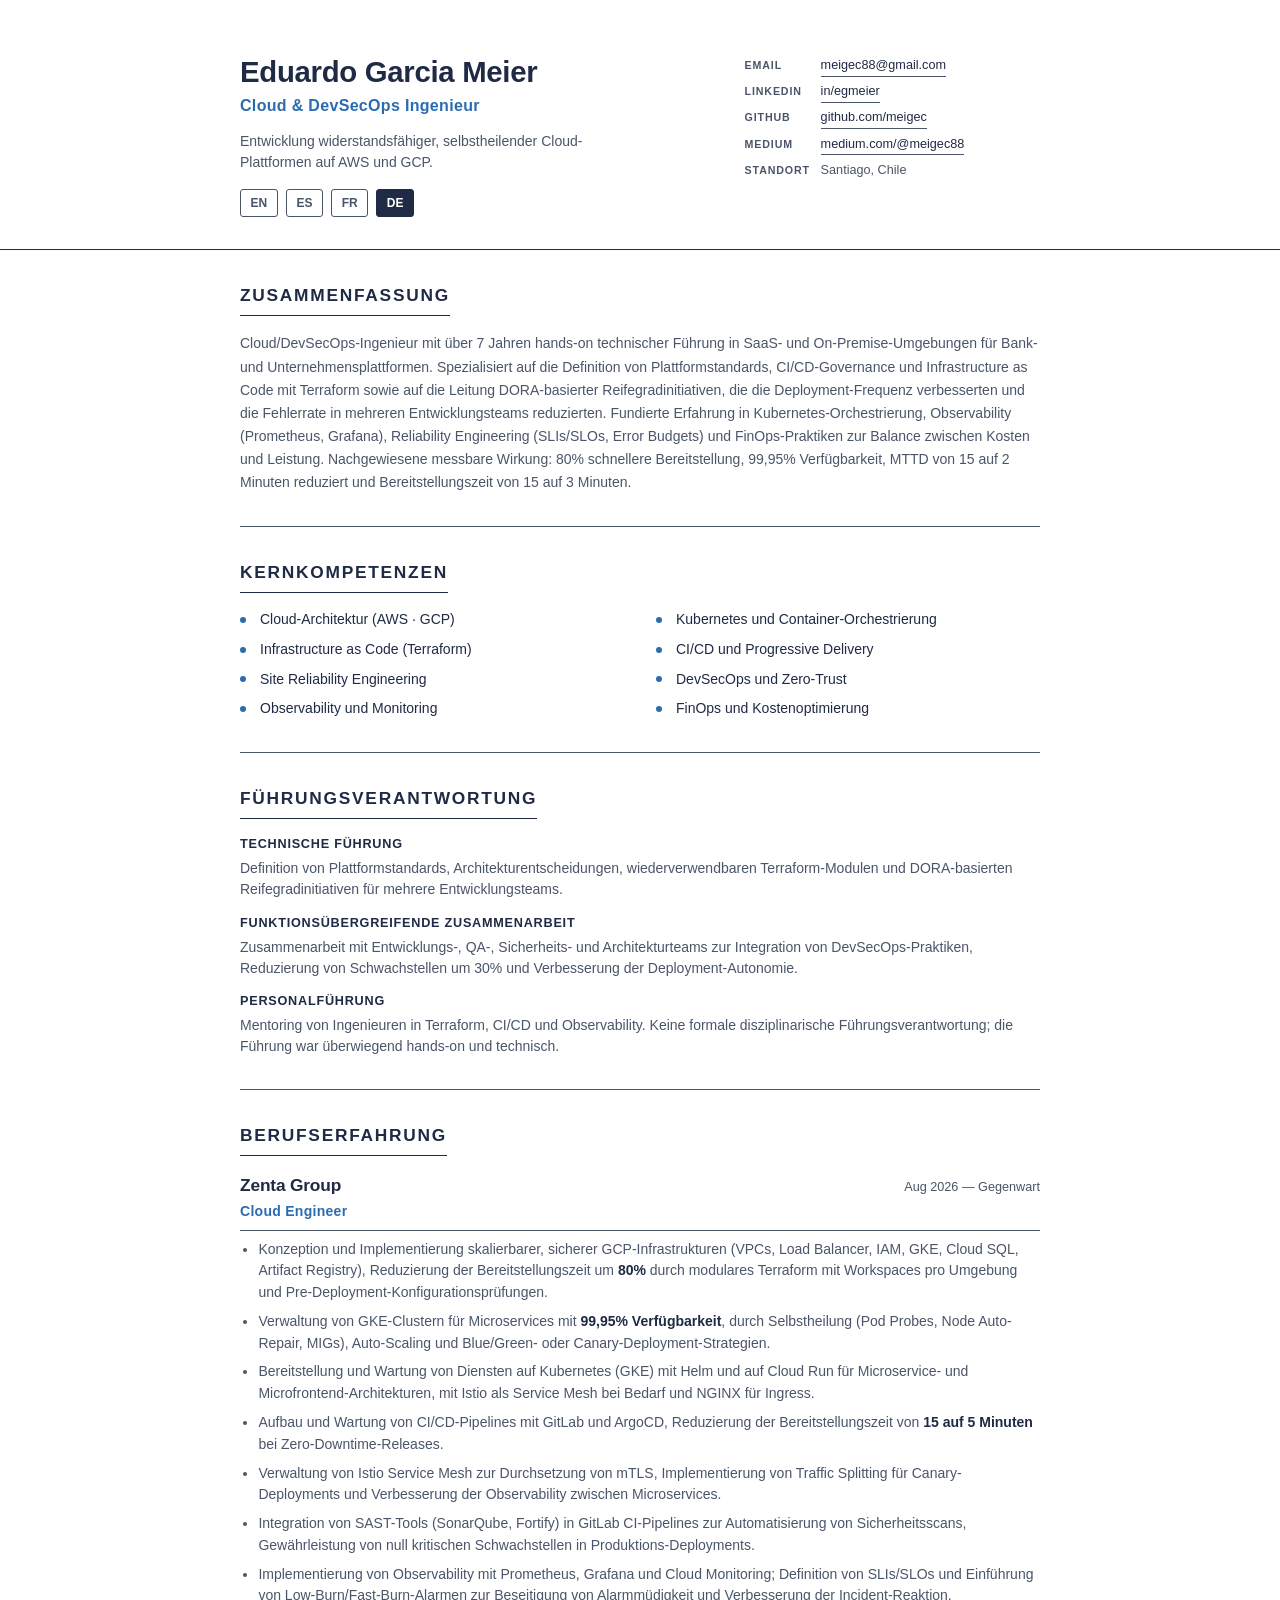
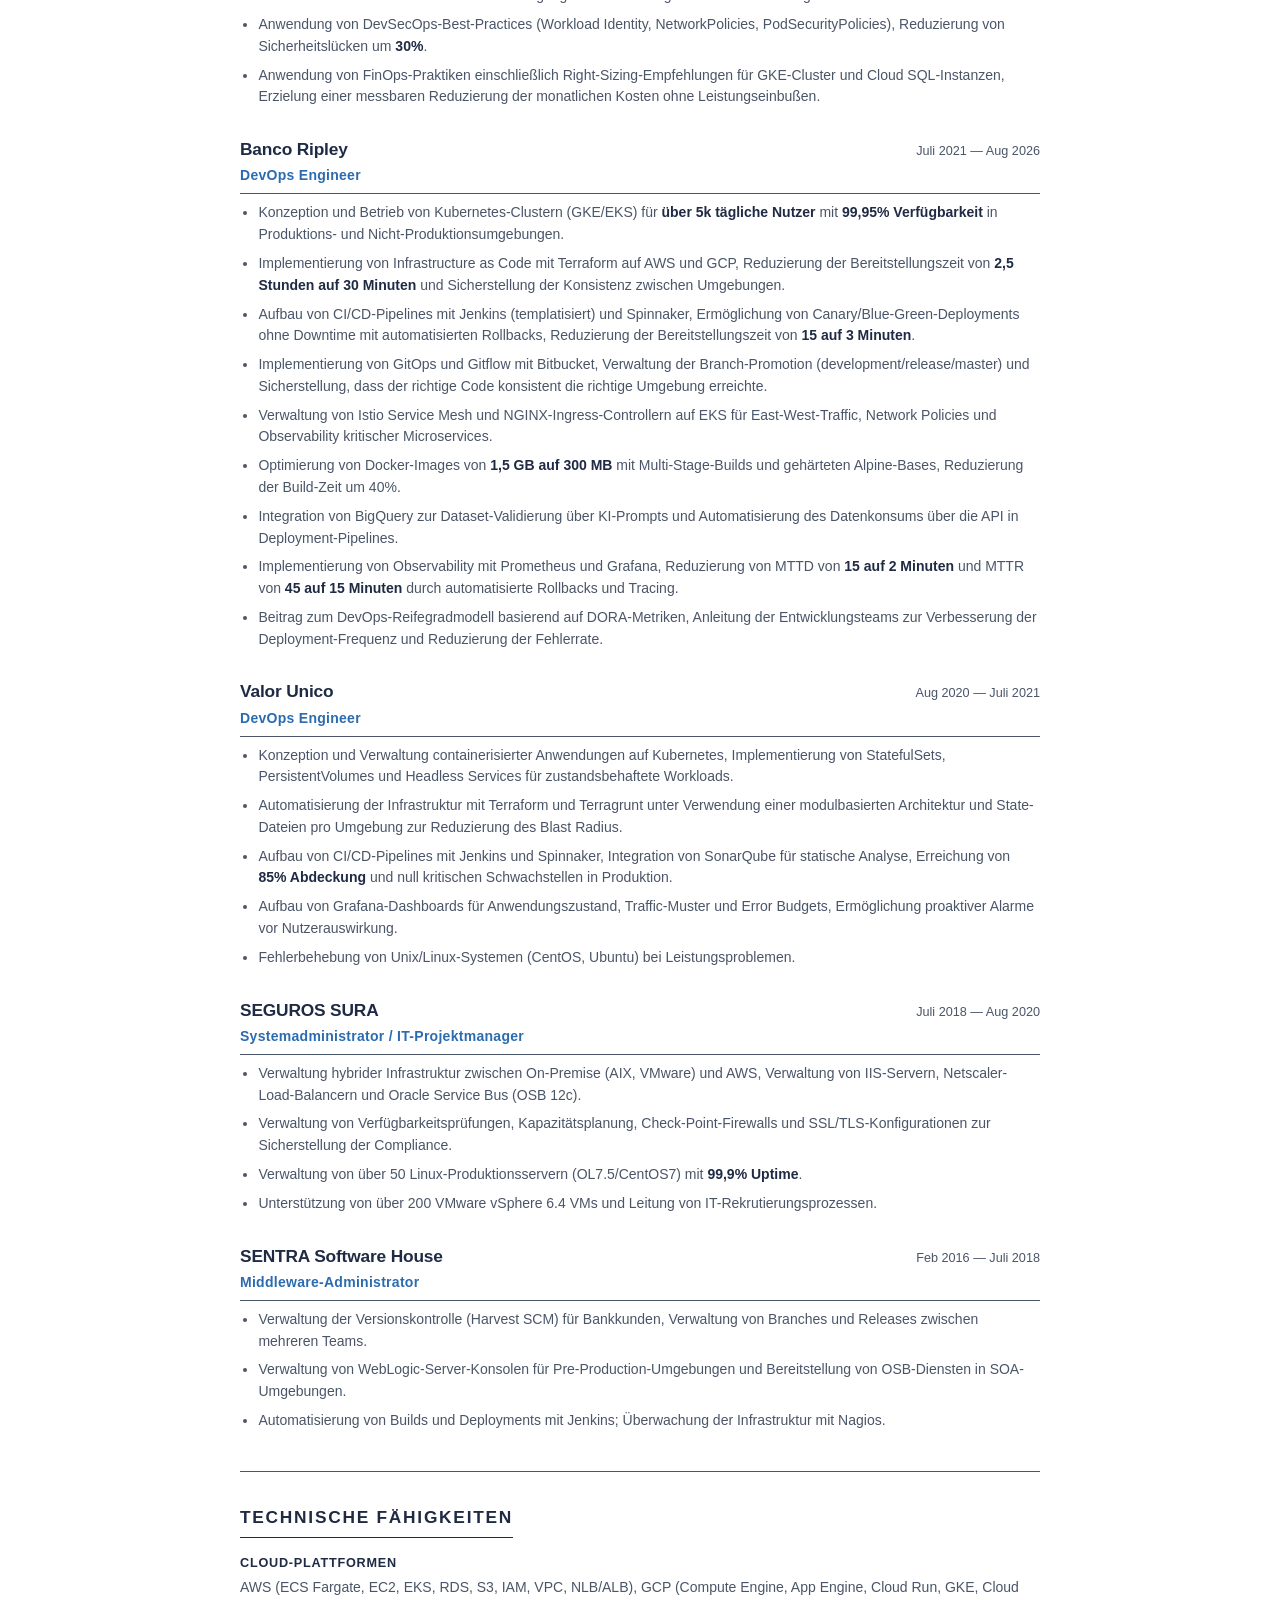
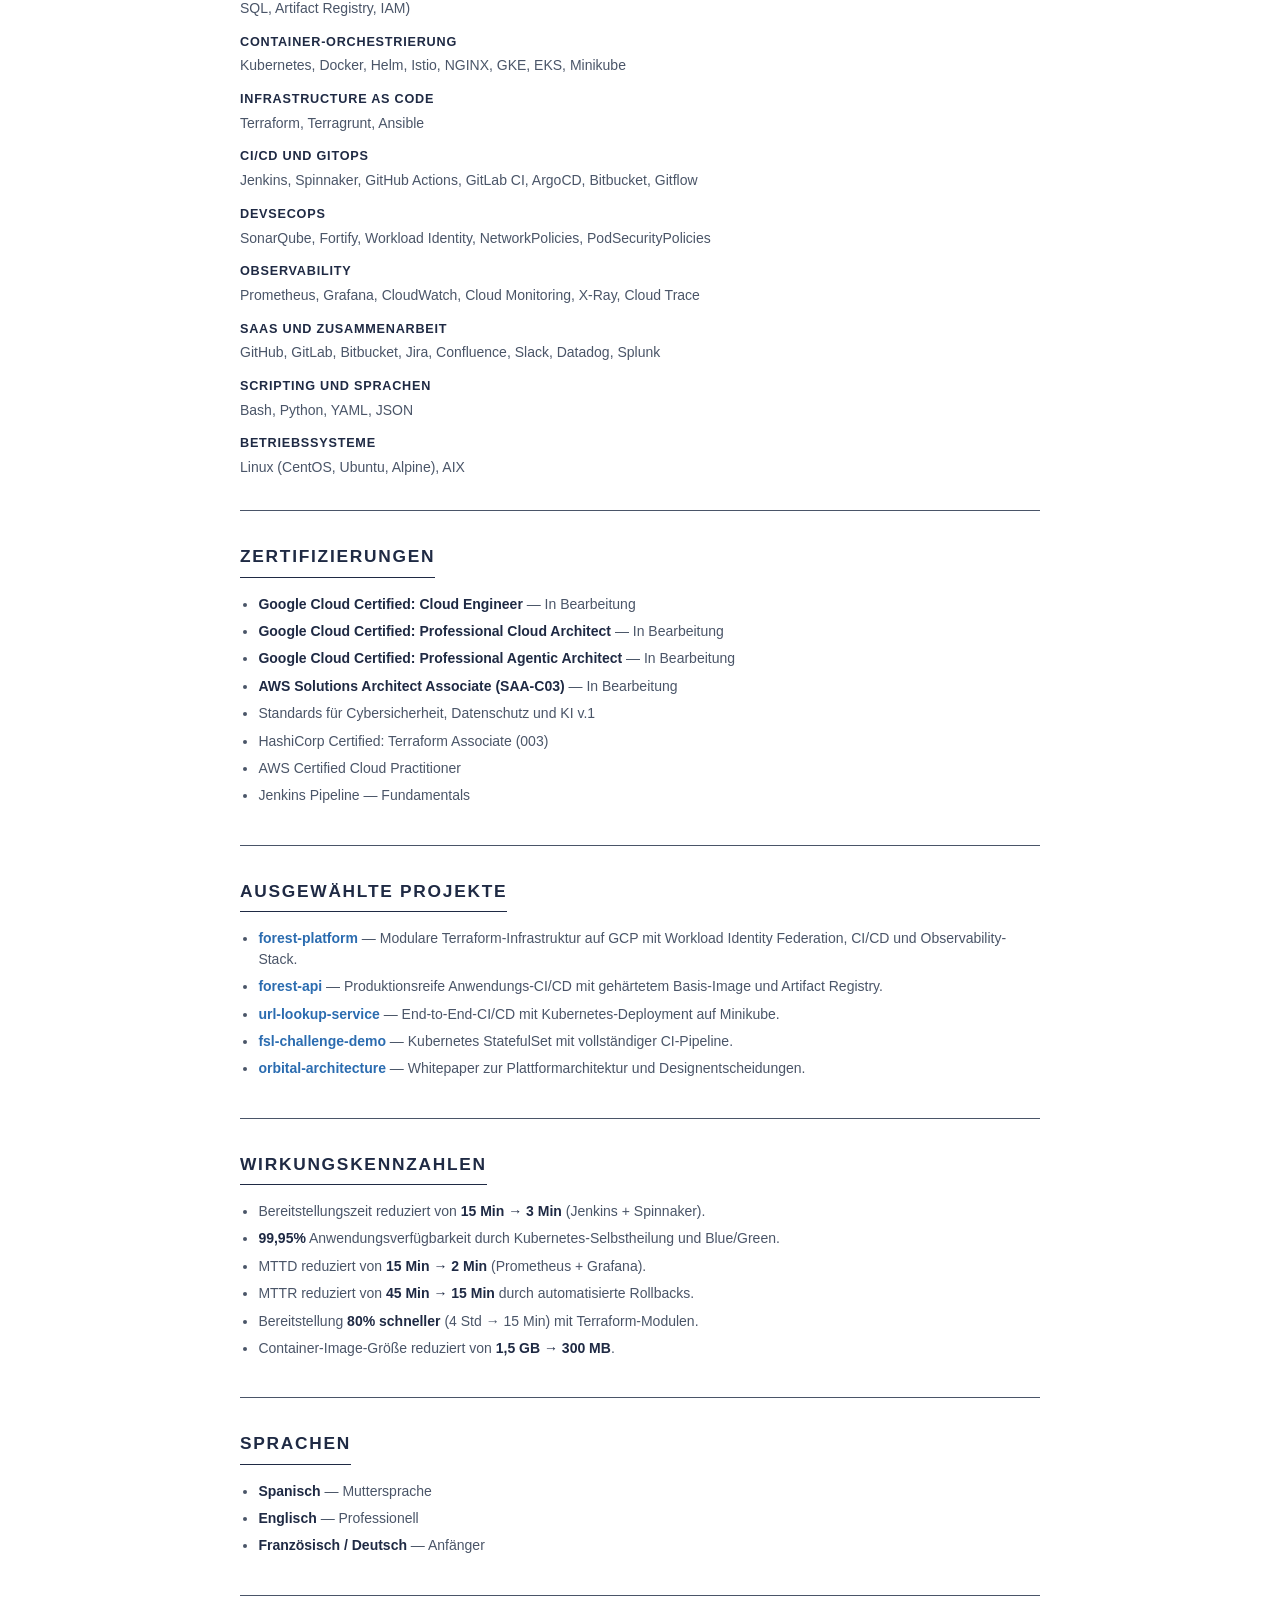
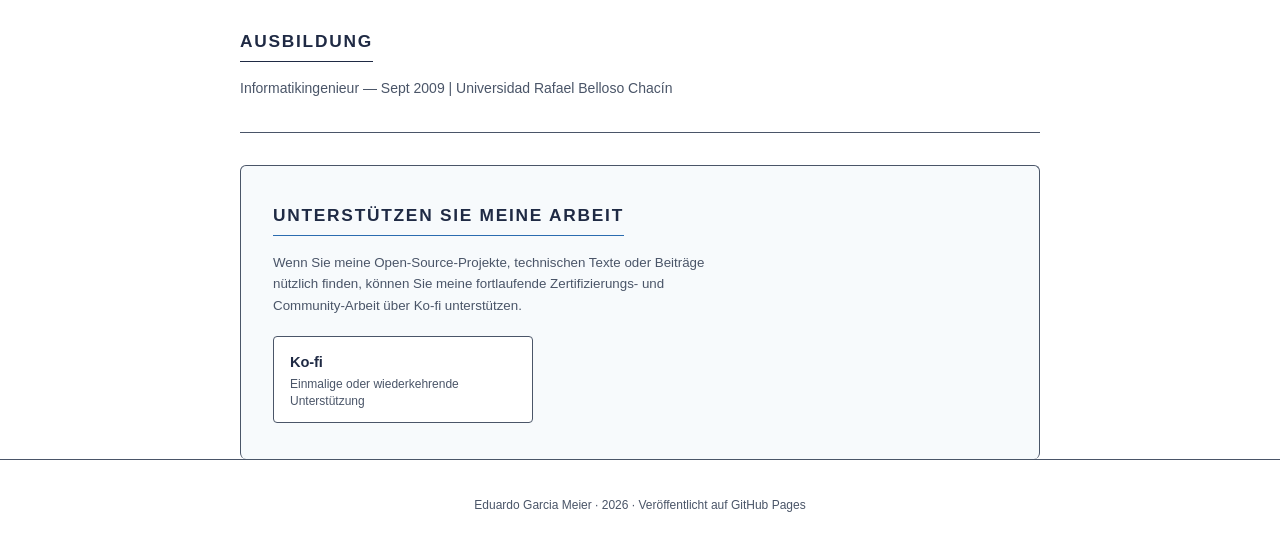
==== de.html @ 3ff2c57a "content(cv): reposition executive summary for Lead DevOps role with DORA and technical leadership - " ====
<!DOCTYPE html>
<html lang="de">
<head>
<meta charset="UTF-8">
<meta name="viewport" content="width=device-width, initial-scale=1.0">
<title>Eduardo Garcia Meier — Cloud &amp; DevSecOps Ingenieur</title>
<meta name="description" content="Cloud/DevSecOps-Ingenieur mit über 7 Jahren hands-on technischer Führung in SaaS- und On-Premise-Umgebungen. Plattformstandards, CI/CD-Governance, Terraform, Kubernetes und DORA-basierte Reifegradinitiativen.">
<meta name="author" content="Eduardo Garcia Meier">
<meta property="og:title" content="Eduardo Garcia Meier — Cloud &amp; DevSecOps Ingenieur">
<meta property="og:description" content="Entwicklung widerstandsfähiger, selbstheilender Cloud-Plattformen auf AWS und GCP.">
<meta property="og:type" content="profile">
<link rel="stylesheet" href="styles.css">
</head>
<body>

<header class="hero">
  <div class="container">
    <div class="hero-grid">
      <div class="hero-main">
        <h1>Eduardo Garcia Meier</h1>
        <p class="role">Cloud &amp; DevSecOps Ingenieur</p>
        <p class="tagline">Entwicklung widerstandsfähiger, selbstheilender Cloud-Plattformen auf AWS und GCP.</p>
        <nav class="lang-switch">
          <a href="index.html">EN</a>
          <a href="es.html">ES</a>
          <a href="fr.html">FR</a>
          <a href="de.html" class="active">DE</a>
        </nav>
      </div>
      <ul class="contact">
        <li><span class="label">Email</span><a href="mailto:meigec88@gmail.com">meigec88@gmail.com</a></li>
        <li><span class="label">LinkedIn</span><a href="https://www.linkedin.com/in/egmeier" target="_blank" rel="noopener">in/egmeier</a></li>
        <li><span class="label">GitHub</span><a href="https://github.com/meigec" target="_blank" rel="noopener">github.com/meigec</a></li>
        <li><span class="label">Medium</span><a href="https://medium.com/@meigec88" target="_blank" rel="noopener">medium.com/@meigec88</a></li>
        <li><span class="label">Standort</span><span>Santiago, Chile</span></li>
      </ul>
    </div>
  </div>
</header>

<main class="container">

  <section class="section">
    <h2>Zusammenfassung</h2>
    <p class="summary">
      Cloud/DevSecOps-Ingenieur mit über 7 Jahren hands-on technischer Führung in SaaS- und On-Premise-Umgebungen für Bank- und Unternehmensplattformen. Spezialisiert auf die Definition von Plattformstandards, CI/CD-Governance und Infrastructure as Code mit Terraform sowie auf die Leitung DORA-basierter Reifegradinitiativen, die die Deployment-Frequenz verbesserten und die Fehlerrate in mehreren Entwicklungsteams reduzierten. Fundierte Erfahrung in Kubernetes-Orchestrierung, Observability (Prometheus, Grafana), Reliability Engineering (SLIs/SLOs, Error Budgets) und FinOps-Praktiken zur Balance zwischen Kosten und Leistung. Nachgewiesene messbare Wirkung: 80% schnellere Bereitstellung, 99,95% Verfügbarkeit, MTTD von 15 auf 2 Minuten reduziert und Bereitstellungszeit von 15 auf 3 Minuten.
    </p>
  </section>

  <section class="section">
    <h2>Kernkompetenzen</h2>
    <ul class="competencies">
      <li>Cloud-Architektur (AWS · GCP)</li>
      <li>Kubernetes und Container-Orchestrierung</li>
      <li>Infrastructure as Code (Terraform)</li>
      <li>CI/CD und Progressive Delivery</li>
      <li>Site Reliability Engineering</li>
      <li>DevSecOps und Zero-Trust</li>
      <li>Observability und Monitoring</li>
      <li>FinOps und Kostenoptimierung</li>
    </ul>
  </section>

  <section class="section">
    <h2>Führungsverantwortung</h2>
    <dl class="skills">
      <dt>Technische Führung</dt>
      <dd>Definition von Plattformstandards, Architekturentscheidungen, wiederverwendbaren Terraform-Modulen und DORA-basierten Reifegradinitiativen für mehrere Entwicklungsteams.</dd>
      <dt>Funktionsübergreifende Zusammenarbeit</dt>
      <dd>Zusammenarbeit mit Entwicklungs-, QA-, Sicherheits- und Architekturteams zur Integration von DevSecOps-Praktiken, Reduzierung von Schwachstellen um 30% und Verbesserung der Deployment-Autonomie.</dd>
      <dt>Personalführung</dt>
      <dd>Mentoring von Ingenieuren in Terraform, CI/CD und Observability. Keine formale disziplinarische Führungsverantwortung; die Führung war überwiegend hands-on und technisch.</dd>
    </dl>
  </section>

  <section class="section">
    <h2>Berufserfahrung</h2>

    <article class="job">
      <header class="job-header">
        <div>
          <h3>Zenta Group</h3>
          <p class="job-title">Cloud Engineer</p>
        </div>
        <span class="dates">Aug 2026 — Gegenwart</span>
      </header>
      <ul>
        <li>Konzeption und Implementierung skalierbarer, sicherer GCP-Infrastrukturen (VPCs, Load Balancer, IAM, GKE, Cloud SQL, Artifact Registry), Reduzierung der Bereitstellungszeit um <strong>80%</strong> durch modulares Terraform mit Workspaces pro Umgebung und Pre-Deployment-Konfigurationsprüfungen.</li>
        <li>Verwaltung von GKE-Clustern für Microservices mit <strong>99,95% Verfügbarkeit</strong>, durch Selbstheilung (Pod Probes, Node Auto-Repair, MIGs), Auto-Scaling und Blue/Green- oder Canary-Deployment-Strategien.</li>
        <li>Bereitstellung und Wartung von Diensten auf Kubernetes (GKE) mit Helm und auf Cloud Run für Microservice- und Microfrontend-Architekturen, mit Istio als Service Mesh bei Bedarf und NGINX für Ingress.</li>
        <li>Aufbau und Wartung von CI/CD-Pipelines mit GitLab und ArgoCD, Reduzierung der Bereitstellungszeit von <strong>15 auf 5 Minuten</strong> bei Zero-Downtime-Releases.</li>
        <li>Verwaltung von Istio Service Mesh zur Durchsetzung von mTLS, Implementierung von Traffic Splitting für Canary-Deployments und Verbesserung der Observability zwischen Microservices.</li>
        <li>Integration von SAST-Tools (SonarQube, Fortify) in GitLab CI-Pipelines zur Automatisierung von Sicherheitsscans, Gewährleistung von null kritischen Schwachstellen in Produktions-Deployments.</li>
        <li>Implementierung von Observability mit Prometheus, Grafana und Cloud Monitoring; Definition von SLIs/SLOs und Einführung von Low-Burn/Fast-Burn-Alarmen zur Beseitigung von Alarmmüdigkeit und Verbesserung der Incident-Reaktion.</li>
        <li>Anwendung von DevSecOps-Best-Practices (Workload Identity, NetworkPolicies, PodSecurityPolicies), Reduzierung von Sicherheitslücken um <strong>30%</strong>.</li>
        <li>Anwendung von FinOps-Praktiken einschließlich Right-Sizing-Empfehlungen für GKE-Cluster und Cloud SQL-Instanzen, Erzielung einer messbaren Reduzierung der monatlichen Kosten ohne Leistungseinbußen.</li>
      </ul>
    </article>

    <article class="job">
      <header class="job-header">
        <div>
          <h3>Banco Ripley</h3>
          <p class="job-title">DevOps Engineer</p>
        </div>
        <span class="dates">Juli 2021 — Aug 2026</span>
      </header>
      <ul>
        <li>Konzeption und Betrieb von Kubernetes-Clustern (GKE/EKS) für <strong>über 5k tägliche Nutzer</strong> mit <strong>99,95% Verfügbarkeit</strong> in Produktions- und Nicht-Produktionsumgebungen.</li>
        <li>Implementierung von Infrastructure as Code mit Terraform auf AWS und GCP, Reduzierung der Bereitstellungszeit von <strong>2,5 Stunden auf 30 Minuten</strong> und Sicherstellung der Konsistenz zwischen Umgebungen.</li>
        <li>Aufbau von CI/CD-Pipelines mit Jenkins (templatisiert) und Spinnaker, Ermöglichung von Canary/Blue-Green-Deployments ohne Downtime mit automatisierten Rollbacks, Reduzierung der Bereitstellungszeit von <strong>15 auf 3 Minuten</strong>.</li>
        <li>Implementierung von GitOps und Gitflow mit Bitbucket, Verwaltung der Branch-Promotion (development/release/master) und Sicherstellung, dass der richtige Code konsistent die richtige Umgebung erreichte.</li>
        <li>Verwaltung von Istio Service Mesh und NGINX-Ingress-Controllern auf EKS für East-West-Traffic, Network Policies und Observability kritischer Microservices.</li>
        <li>Optimierung von Docker-Images von <strong>1,5 GB auf 300 MB</strong> mit Multi-Stage-Builds und gehärteten Alpine-Bases, Reduzierung der Build-Zeit um 40%.</li>
        <li>Integration von BigQuery zur Dataset-Validierung über KI-Prompts und Automatisierung des Datenkonsums über die API in Deployment-Pipelines.</li>
        <li>Implementierung von Observability mit Prometheus und Grafana, Reduzierung von MTTD von <strong>15 auf 2 Minuten</strong> und MTTR von <strong>45 auf 15 Minuten</strong> durch automatisierte Rollbacks und Tracing.</li>
        <li>Beitrag zum DevOps-Reifegradmodell basierend auf DORA-Metriken, Anleitung der Entwicklungsteams zur Verbesserung der Deployment-Frequenz und Reduzierung der Fehlerrate.</li>
      </ul>
    </article>

    <article class="job">
      <header class="job-header">
        <div>
          <h3>Valor Unico</h3>
          <p class="job-title">DevOps Engineer</p>
        </div>
        <span class="dates">Aug 2020 — Juli 2021</span>
      </header>
      <ul>
        <li>Konzeption und Verwaltung containerisierter Anwendungen auf Kubernetes, Implementierung von StatefulSets, PersistentVolumes und Headless Services für zustandsbehaftete Workloads.</li>
        <li>Automatisierung der Infrastruktur mit Terraform und Terragrunt unter Verwendung einer modulbasierten Architektur und State-Dateien pro Umgebung zur Reduzierung des Blast Radius.</li>
        <li>Aufbau von CI/CD-Pipelines mit Jenkins und Spinnaker, Integration von SonarQube für statische Analyse, Erreichung von <strong>85% Abdeckung</strong> und null kritischen Schwachstellen in Produktion.</li>
        <li>Aufbau von Grafana-Dashboards für Anwendungszustand, Traffic-Muster und Error Budgets, Ermöglichung proaktiver Alarme vor Nutzerauswirkung.</li>
        <li>Fehlerbehebung von Unix/Linux-Systemen (CentOS, Ubuntu) bei Leistungsproblemen.</li>
      </ul>
    </article>

    <article class="job">
      <header class="job-header">
        <div>
          <h3>SEGUROS SURA</h3>
          <p class="job-title">Systemadministrator / IT-Projektmanager</p>
        </div>
        <span class="dates">Juli 2018 — Aug 2020</span>
      </header>
      <ul>
        <li>Verwaltung hybrider Infrastruktur zwischen On-Premise (AIX, VMware) und AWS, Verwaltung von IIS-Servern, Netscaler-Load-Balancern und Oracle Service Bus (OSB 12c).</li>
        <li>Verwaltung von Verfügbarkeitsprüfungen, Kapazitätsplanung, Check-Point-Firewalls und SSL/TLS-Konfigurationen zur Sicherstellung der Compliance.</li>
        <li>Verwaltung von über 50 Linux-Produktionsservern (OL7.5/CentOS7) mit <strong>99,9% Uptime</strong>.</li>
        <li>Unterstützung von über 200 VMware vSphere 6.4 VMs und Leitung von IT-Rekrutierungsprozessen.</li>
      </ul>
    </article>

    <article class="job">
      <header class="job-header">
        <div>
          <h3>SENTRA Software House</h3>
          <p class="job-title">Middleware-Administrator</p>
        </div>
        <span class="dates">Feb 2016 — Juli 2018</span>
      </header>
      <ul>
        <li>Verwaltung der Versionskontrolle (Harvest SCM) für Bankkunden, Verwaltung von Branches und Releases zwischen mehreren Teams.</li>
        <li>Verwaltung von WebLogic-Server-Konsolen für Pre-Production-Umgebungen und Bereitstellung von OSB-Diensten in SOA-Umgebungen.</li>
        <li>Automatisierung von Builds und Deployments mit Jenkins; Überwachung der Infrastruktur mit Nagios.</li>
      </ul>
    </article>

  </section>

  <section class="section">
    <h2>Technische Fähigkeiten</h2>
    <dl class="skills">
      <dt>Cloud-Plattformen</dt>
      <dd>AWS (ECS Fargate, EC2, EKS, RDS, S3, IAM, VPC, NLB/ALB), GCP (Compute Engine, App Engine, Cloud Run, GKE, Cloud SQL, Artifact Registry, IAM)</dd>
      <dt>Container-Orchestrierung</dt>
      <dd>Kubernetes, Docker, Helm, Istio, NGINX, GKE, EKS, Minikube</dd>
      <dt>Infrastructure as Code</dt>
      <dd>Terraform, Terragrunt, Ansible</dd>
      <dt>CI/CD und GitOps</dt>
      <dd>Jenkins, Spinnaker, GitHub Actions, GitLab CI, ArgoCD, Bitbucket, Gitflow</dd>
      <dt>DevSecOps</dt>
      <dd>SonarQube, Fortify, Workload Identity, NetworkPolicies, PodSecurityPolicies</dd>
      <dt>Observability</dt>
      <dd>Prometheus, Grafana, CloudWatch, Cloud Monitoring, X-Ray, Cloud Trace</dd>
      <dt>SaaS und Zusammenarbeit</dt>
      <dd>GitHub, GitLab, Bitbucket, Jira, Confluence, Slack, Datadog, Splunk</dd>
      <dt>Scripting und Sprachen</dt>
      <dd>Bash, Python, YAML, JSON</dd>
      <dt>Betriebssysteme</dt>
      <dd>Linux (CentOS, Ubuntu, Alpine), AIX</dd>
    </dl>
  </section>

  <section class="section">
    <h2>Zertifizierungen</h2>
    <ul class="certs">
      <li><strong>Google Cloud Certified: Cloud Engineer</strong> — In Bearbeitung</li>
      <li><strong>Google Cloud Certified: Professional Cloud Architect</strong> — In Bearbeitung</li>
      <li><strong>Google Cloud Certified: Professional Agentic Architect</strong> — In Bearbeitung</li>
      <li><strong>AWS Solutions Architect Associate (SAA-C03)</strong> — In Bearbeitung</li>
      <li>Standards für Cybersicherheit, Datenschutz und KI v.1</li>
      <li>HashiCorp Certified: Terraform Associate (003)</li>
      <li>AWS Certified Cloud Practitioner</li>
      <li>Jenkins Pipeline — Fundamentals</li>
    </ul>
  </section>

  <section class="section">
    <h2>Ausgewählte Projekte</h2>
    <ul class="projects">
      <li><a href="https://github.com/meigec/forest-platform" target="_blank" rel="noopener">forest-platform</a> — Modulare Terraform-Infrastruktur auf GCP mit Workload Identity Federation, CI/CD und Observability-Stack.</li>
      <li><a href="https://github.com/meigec/forest-api" target="_blank" rel="noopener">forest-api</a> — Produktionsreife Anwendungs-CI/CD mit gehärtetem Basis-Image und Artifact Registry.</li>
      <li><a href="https://github.com/meigec/url-lookup-service" target="_blank" rel="noopener">url-lookup-service</a> — End-to-End-CI/CD mit Kubernetes-Deployment auf Minikube.</li>
      <li><a href="https://github.com/meigec/fsl-challenge-demo" target="_blank" rel="noopener">fsl-challenge-demo</a> — Kubernetes StatefulSet mit vollständiger CI-Pipeline.</li>
      <li><a href="https://github.com/meigec/orbital-architecture" target="_blank" rel="noopener">orbital-architecture</a> — Whitepaper zur Plattformarchitektur und Designentscheidungen.</li>
    </ul>
  </section>

  <section class="section">
    <h2>Wirkungskennzahlen</h2>
    <ul class="metrics">
      <li>Bereitstellungszeit reduziert von <strong>15 Min → 3 Min</strong> (Jenkins + Spinnaker).</li>
      <li><strong>99,95%</strong> Anwendungsverfügbarkeit durch Kubernetes-Selbstheilung und Blue/Green.</li>
      <li>MTTD reduziert von <strong>15 Min → 2 Min</strong> (Prometheus + Grafana).</li>
      <li>MTTR reduziert von <strong>45 Min → 15 Min</strong> durch automatisierte Rollbacks.</li>
      <li>Bereitstellung <strong>80% schneller</strong> (4 Std → 15 Min) mit Terraform-Modulen.</li>
      <li>Container-Image-Größe reduziert von <strong>1,5 GB → 300 MB</strong>.</li>
    </ul>
  </section>

  <section class="section">
    <h2>Sprachen</h2>
    <ul class="languages">
      <li><strong>Spanisch</strong> — Muttersprache</li>
      <li><strong>Englisch</strong> — Professionell</li>
      <li><strong>Französisch / Deutsch</strong> — Anfänger</li>
    </ul>
  </section>

  <section class="section">
    <h2>Ausbildung</h2>
    <p class="edu">Informatikingenieur — Sept 2009 | Universidad Rafael Belloso Chacín</p>
  </section>

  <section class="section support-section">
    <h2>Unterstützen Sie meine Arbeit</h2>
    <p class="support-intro">
      Wenn Sie meine Open-Source-Projekte, technischen Texte oder Beiträge nützlich finden, können Sie meine fortlaufende Zertifizierungs- und Community-Arbeit über Ko-fi unterstützen.
    </p>
    <ul class="support">
      <li>
        <a href="https://ko-fi.com/eduardogarciameier" target="_blank" rel="noopener">
          <span class="support-name">Ko-fi</span>
          <span class="support-desc">Einmalige oder wiederkehrende Unterstützung</span>
        </a>
      </li>
    </ul>
  </section>

</main>

<footer class="footer">
  <div class="container">
    <p>Eduardo Garcia Meier · <span id="year"></span> · Veröffentlicht auf GitHub Pages</p>
  </div>
</footer>

<script>
  document.getElementById('year').textContent = new Date().getFullYear();
</script>

</body>
</html>
---- styles.css ----
:root {
  --navy:   #1F2A44;
  --slate:  #4A5568;
  --accent: #2B6CB0;
  --white:  #FFFFFF;
  --rule:   #4A5568;
  --soft:   #F7FAFC;
}

*,
*::before,
*::after { box-sizing: border-box; }

html { -webkit-text-size-adjust: 100%; }

body {
  margin: 0;
  font-family: 'Calibri', 'Carlito', Arial, Helvetica, sans-serif;
  font-size: 10.5pt;
  line-height: 1.55;
  color: var(--navy);
  background: var(--white);
  -webkit-font-smoothing: antialiased;
  text-rendering: optimizeLegibility;
}

.container {
  max-width: 880px;
  margin: 0 auto;
  padding: 0 2.5rem;
}

.hero {
  background: var(--white);
  padding: 3.5rem 0 2rem;
  border-bottom: 1.5px solid var(--navy);
}

.hero-grid {
  display: grid;
  grid-template-columns: 1.6fr 1fr;
  gap: 2rem;
  align-items: start;
}

.hero h1 {
  margin: 0 0 0.35rem;
  font-size: 22pt;
  font-weight: 700;
  letter-spacing: -0.01em;
  color: var(--navy);
  line-height: 1.1;
}

.role {
  margin: 0 0 0.75rem;
  font-size: 12pt;
  font-weight: 600;
  color: var(--accent);
  letter-spacing: 0.02em;
}

.tagline {
  margin: 0;
  font-size: 10.5pt;
  color: var(--slate);
  line-height: 1.5;
  max-width: 46ch;
}

.contact {
  list-style: none;
  padding: 0;
  margin: 0;
  font-size: 9.5pt;
}

.contact li {
  display: flex;
  align-items: baseline;
  gap: 0.5rem;
  margin-bottom: 0.35rem;
  color: var(--slate);
}

.contact .label {
  display: inline-block;
  min-width: 68px;
  font-weight: 600;
  color: var(--slate);
  text-transform: uppercase;
  font-size: 8pt;
  letter-spacing: 0.08em;
}

.contact a {
  color: var(--navy);
  text-decoration: none;
  border-bottom: 1px solid var(--rule);
  transition: border-color 0.15s, color 0.15s;
}

.contact a:hover {
  color: var(--accent);
  border-color: var(--accent);
}

.section {
  padding: 2rem 0;
  border-bottom: 1px solid var(--rule);
}

.section:last-of-type { border-bottom: none; }

.section h2 {
  font-size: 13pt;
  font-weight: 700;
  color: var(--navy);
  margin: 0 0 1rem;
  text-transform: uppercase;
  letter-spacing: 0.1em;
  padding-bottom: 0.4rem;
  border-bottom: 1.5px solid var(--navy);
  display: inline-block;
}

.summary {
  margin: 0;
  font-size: 10.5pt;
  line-height: 1.65;
  color: var(--slate);
}

.competencies {
  list-style: none;
  padding: 0;
  margin: 0;
  display: grid;
  grid-template-columns: repeat(2, 1fr);
  gap: 0.5rem 2rem;
}

.competencies li {
  position: relative;
  padding-left: 1.25rem;
  font-size: 10.5pt;
  font-weight: 500;
  color: var(--navy);
}

.competencies li::before {
  content: "";
  position: absolute;
  left: 0;
  top: 0.55em;
  width: 6px;
  height: 6px;
  background: var(--accent);
  border-radius: 50%;
}

.job {
  margin-bottom: 1.75rem;
}

.job:last-child { margin-bottom: 0; }

.job-header {
  display: flex;
  justify-content: space-between;
  align-items: baseline;
  gap: 1rem;
  margin-bottom: 0.5rem;
  padding-bottom: 0.4rem;
  border-bottom: 1px solid var(--rule);
}

.job-header h3 {
  margin: 0;
  font-size: 13pt;
  font-weight: 700;
  color: var(--navy);
  letter-spacing: -0.01em;
}

.job-title {
  margin: 0.15rem 0 0;
  font-size: 10.5pt;
  font-weight: 600;
  color: var(--accent);
  letter-spacing: 0.02em;
}

.dates {
  font-size: 9.5pt;
  font-weight: 500;
  color: var(--slate);
  white-space: nowrap;
  font-variant-numeric: tabular-nums;
}

.job ul {
  margin: 0;
  padding-left: 1.15rem;
}

.job li {
  margin-bottom: 0.45rem;
  font-size: 10.5pt;
  line-height: 1.55;
  color: var(--slate);
}

.job li strong {
  color: var(--navy);
  font-weight: 700;
}

.skills { margin: 0; }

.skills dt {
  font-weight: 700;
  font-size: 9.5pt;
  color: var(--navy);
  text-transform: uppercase;
  letter-spacing: 0.06em;
  margin-top: 0.85rem;
}

.skills dt:first-child { margin-top: 0; }

.skills dd {
  margin: 0.2rem 0 0;
  font-size: 10.5pt;
  color: var(--slate);
  line-height: 1.5;
}

.certs,
.projects,
.metrics,
.languages {
  margin: 0;
  padding-left: 1.15rem;
}

.certs li,
.projects li,
.metrics li,
.languages li {
  margin-bottom: 0.4rem;
  font-size: 10.5pt;
  color: var(--slate);
  line-height: 1.5;
}

.certs li strong,
.metrics li strong,
.languages li strong {
  color: var(--navy);
  font-weight: 700;
}

.projects a {
  color: var(--accent);
  font-weight: 600;
  text-decoration: none;
  border-bottom: 1px solid transparent;
  transition: border-color 0.15s;
}

.projects a:hover { border-color: var(--accent); }

.edu {
  margin: 0;
  font-size: 10.5pt;
  color: var(--slate);
}

.footer {
  padding: 1.5rem 0;
  border-top: 1px solid var(--rule);
  text-align: center;
  font-size: 9pt;
  color: var(--slate);
}

.lang-switch {
  display: flex;
  gap: 0.5rem;
  margin-top: 1rem;
  font-size: 9pt;
}

.lang-switch a {
  color: var(--slate);
  text-decoration: none;
  padding: 0.25rem 0.6rem;
  border: 1px solid var(--rule);
  border-radius: 3px;
  font-weight: 600;
  transition: all 0.15s;
}

.lang-switch a:hover {
  color: var(--accent);
  border-color: var(--accent);
}

.lang-switch a.active {
  background: var(--navy);
  color: var(--white);
  border-color: var(--navy);
}

.support-section {
  background: var(--soft);
  padding: 2.25rem 2rem;
  margin: 2rem 0 0;
  border-radius: 6px;
  border: 1px solid var(--rule);
}

.support-section h2 {
  border-bottom-color: var(--accent);
}

.support-intro {
  margin: 0 0 1.25rem;
  font-size: 10pt;
  color: var(--slate);
  line-height: 1.6;
  max-width: 60ch;
}

.support {
  list-style: none;
  padding: 0;
  margin: 0;
  display: grid;
  grid-template-columns: repeat(auto-fit, minmax(200px, 260px));
  gap: 0.75rem;
}

.support li {
  margin: 0;
}

.support a {
  display: flex;
  flex-direction: column;
  gap: 0.2rem;
  padding: 0.85rem 1rem;
  background: var(--white);
  border: 1px solid var(--rule);
  border-radius: 4px;
  text-decoration: none;
  transition: border-color 0.15s, box-shadow 0.15s, transform 0.15s;
}

.support a:hover {
  border-color: var(--accent);
  box-shadow: 0 2px 8px rgba(43, 108, 176, 0.08);
  transform: translateY(-1px);
}

.support-name {
  font-size: 11pt;
  font-weight: 700;
  color: var(--navy);
  letter-spacing: -0.01em;
}

.support-desc {
  font-size: 9pt;
  color: var(--slate);
  line-height: 1.35;
}

@media (max-width: 640px) {
  .container { padding: 0 1.25rem; }
  .hero { padding: 2.5rem 0 1.5rem; }
  .hero-grid { grid-template-columns: 1fr; gap: 1.25rem; }
  .hero h1 { font-size: 20pt; }
  .competencies { grid-template-columns: 1fr; }
  .job-header { flex-direction: column; align-items: flex-start; gap: 0.15rem; }
  .support { grid-template-columns: 1fr; }
  .support-section { padding: 1.75rem 1.25rem; }
}

@media print {
  @page { margin: 1.2cm 1.4cm; }
  body { font-size: 10pt; color: #000; background: #fff; }
  .hero { padding: 0 0 0.75rem; border-bottom: 1.5px solid #000; }
  .section { padding: 0.85rem 0; page-break-inside: avoid; border-bottom: 1px solid #4A5568; }
  .job { page-break-inside: avoid; }
  .footer { display: none; }
  .support-section { display: none; }
  .lang-switch { display: none; }
  a { color: #000; border: none; }
  .container { padding: 0; max-width: 100%; }
  .section h2 { font-size: 12pt; }
  .role { font-size: 11pt; }
  .job-header h3 { font-size: 12pt; }
}
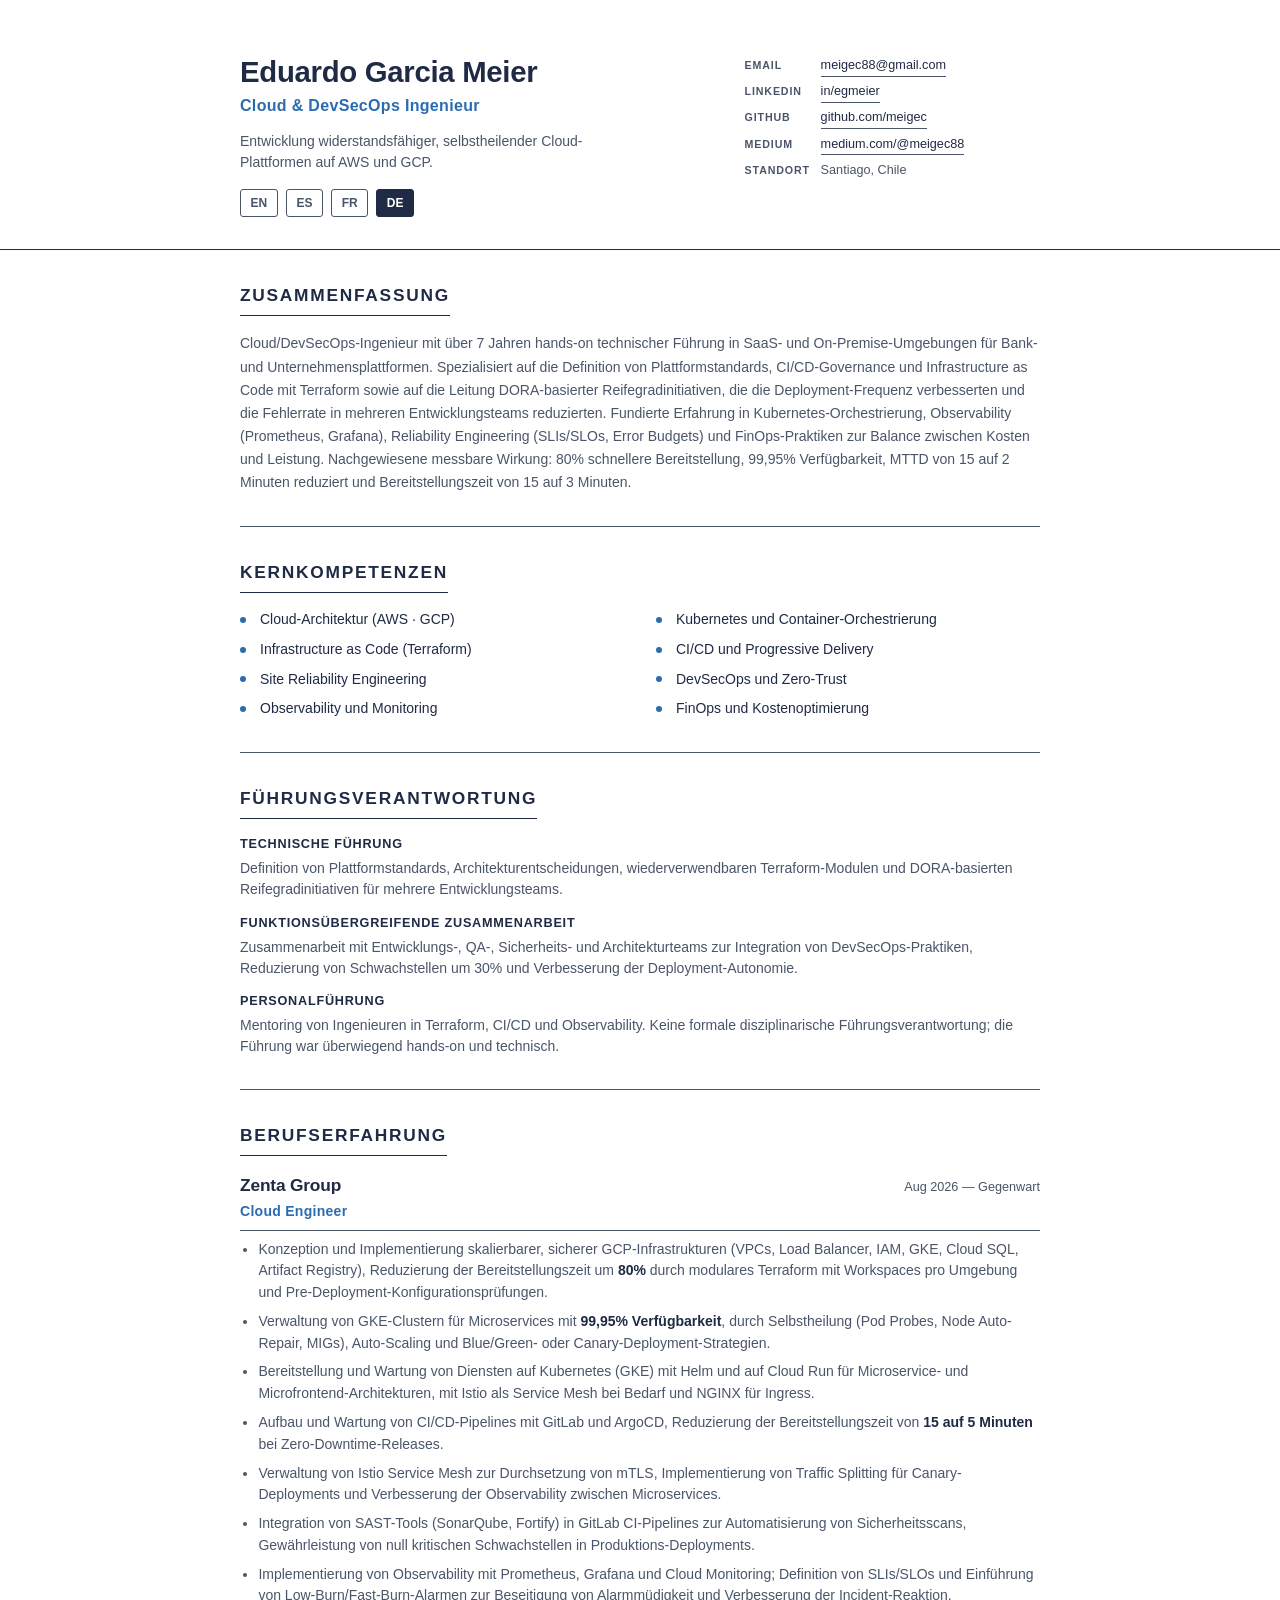
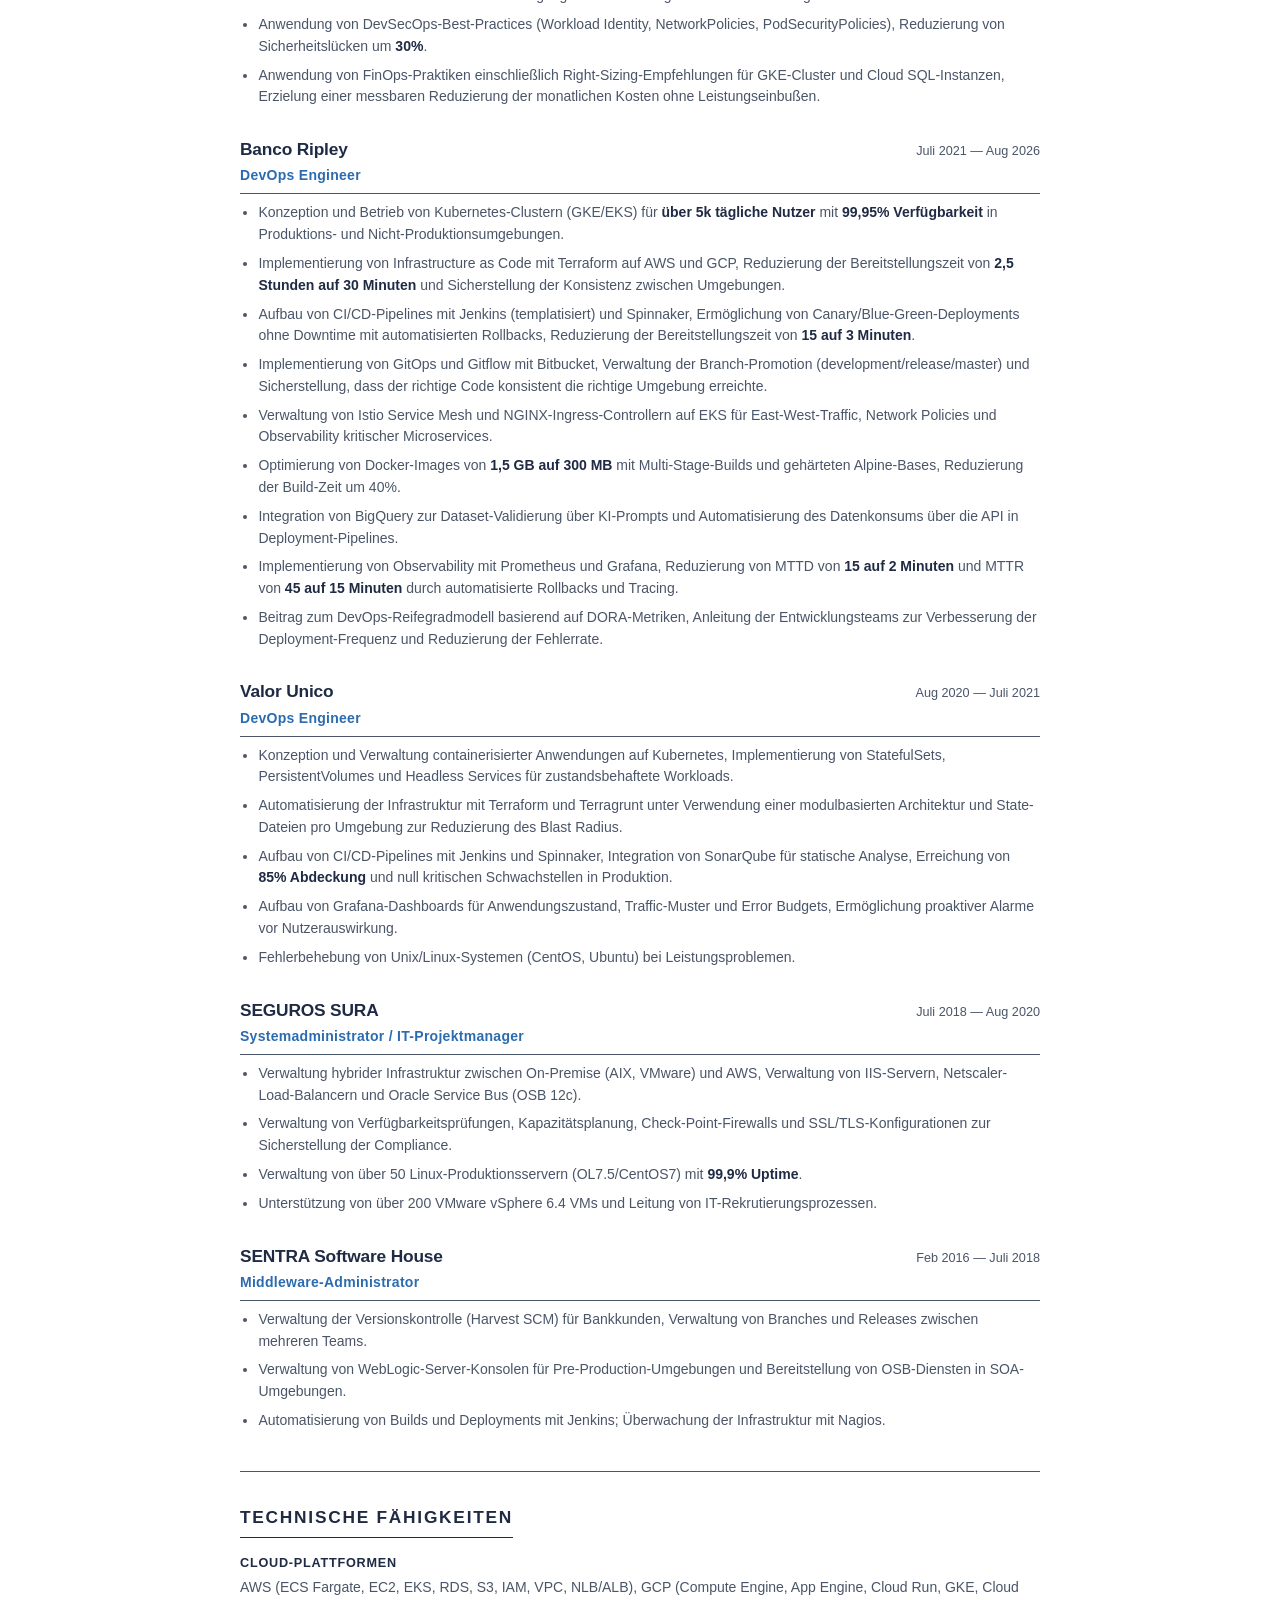
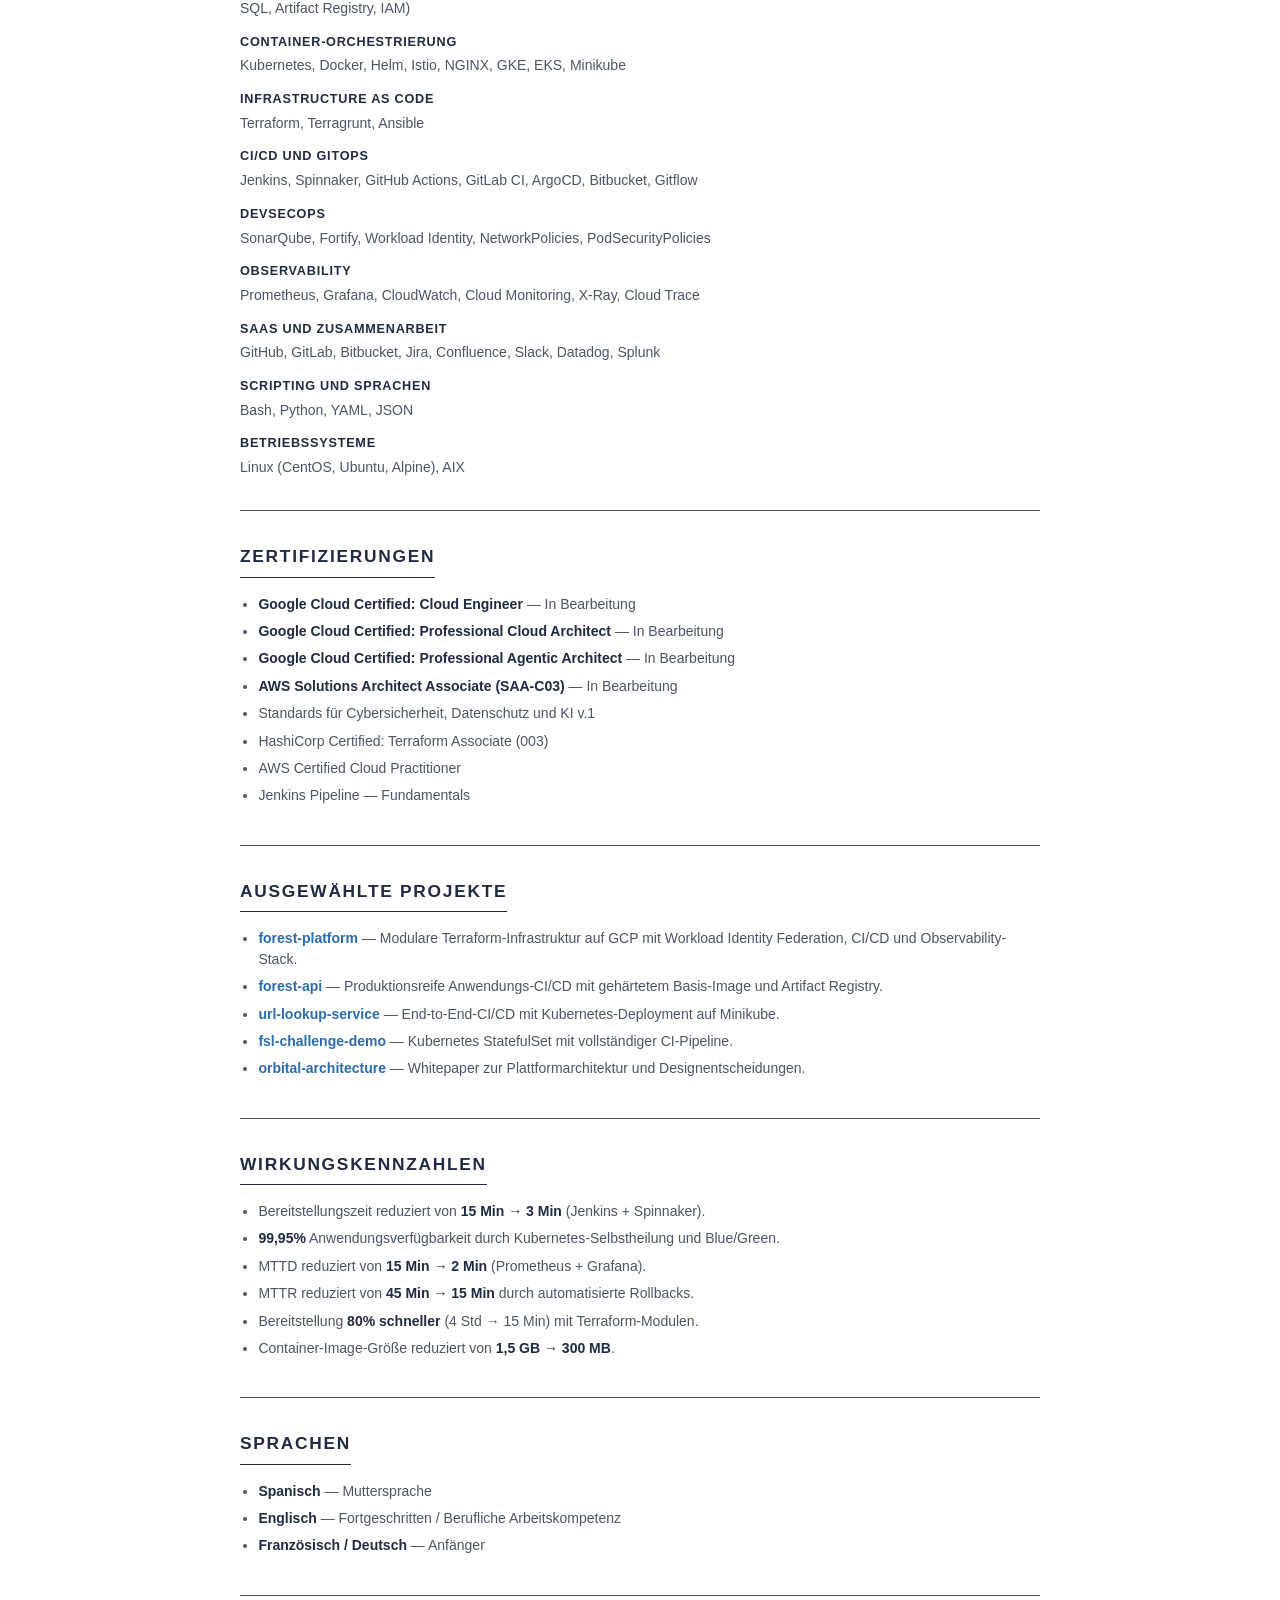
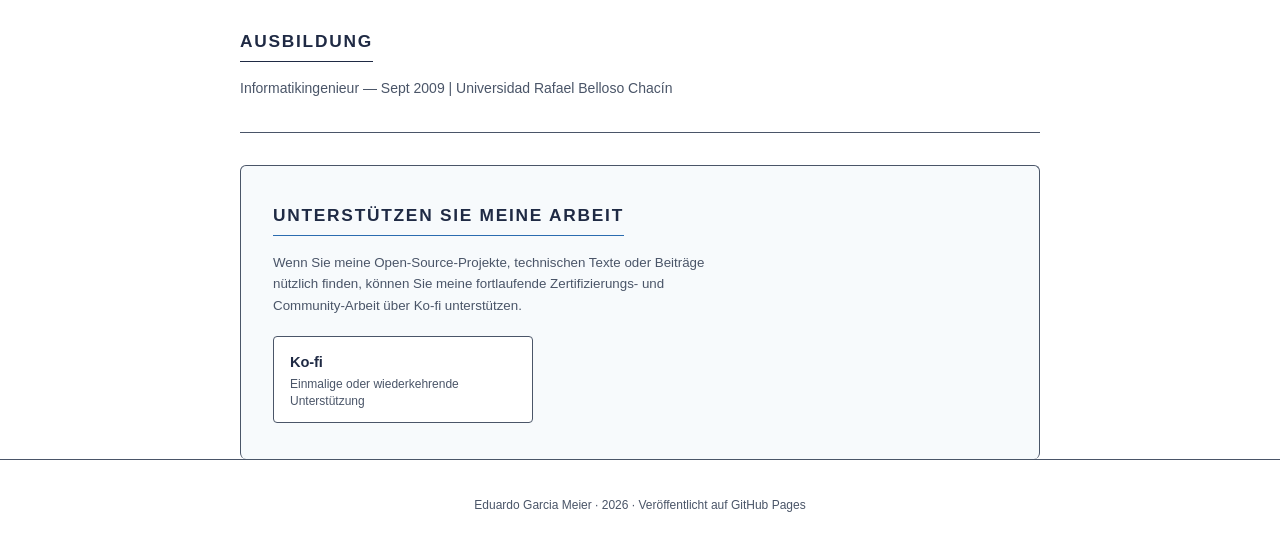
==== commit 459fc4e7: "content(cv): translate English proficiency level into each language version" ====
--- a/de.html
+++ b/de.html
@@ -233,7 +233,7 @@
     <h2>Sprachen</h2>
     <ul class="languages">
       <li><strong>Spanisch</strong> — Muttersprache</li>
-      <li><strong>Englisch</strong> — Professionell</li>
+      <li><strong>Englisch</strong> — Fortgeschritten / Berufliche Arbeitskompetenz</li>
       <li><strong>Französisch / Deutsch</strong> — Anfänger</li>
     </ul>
   </section>
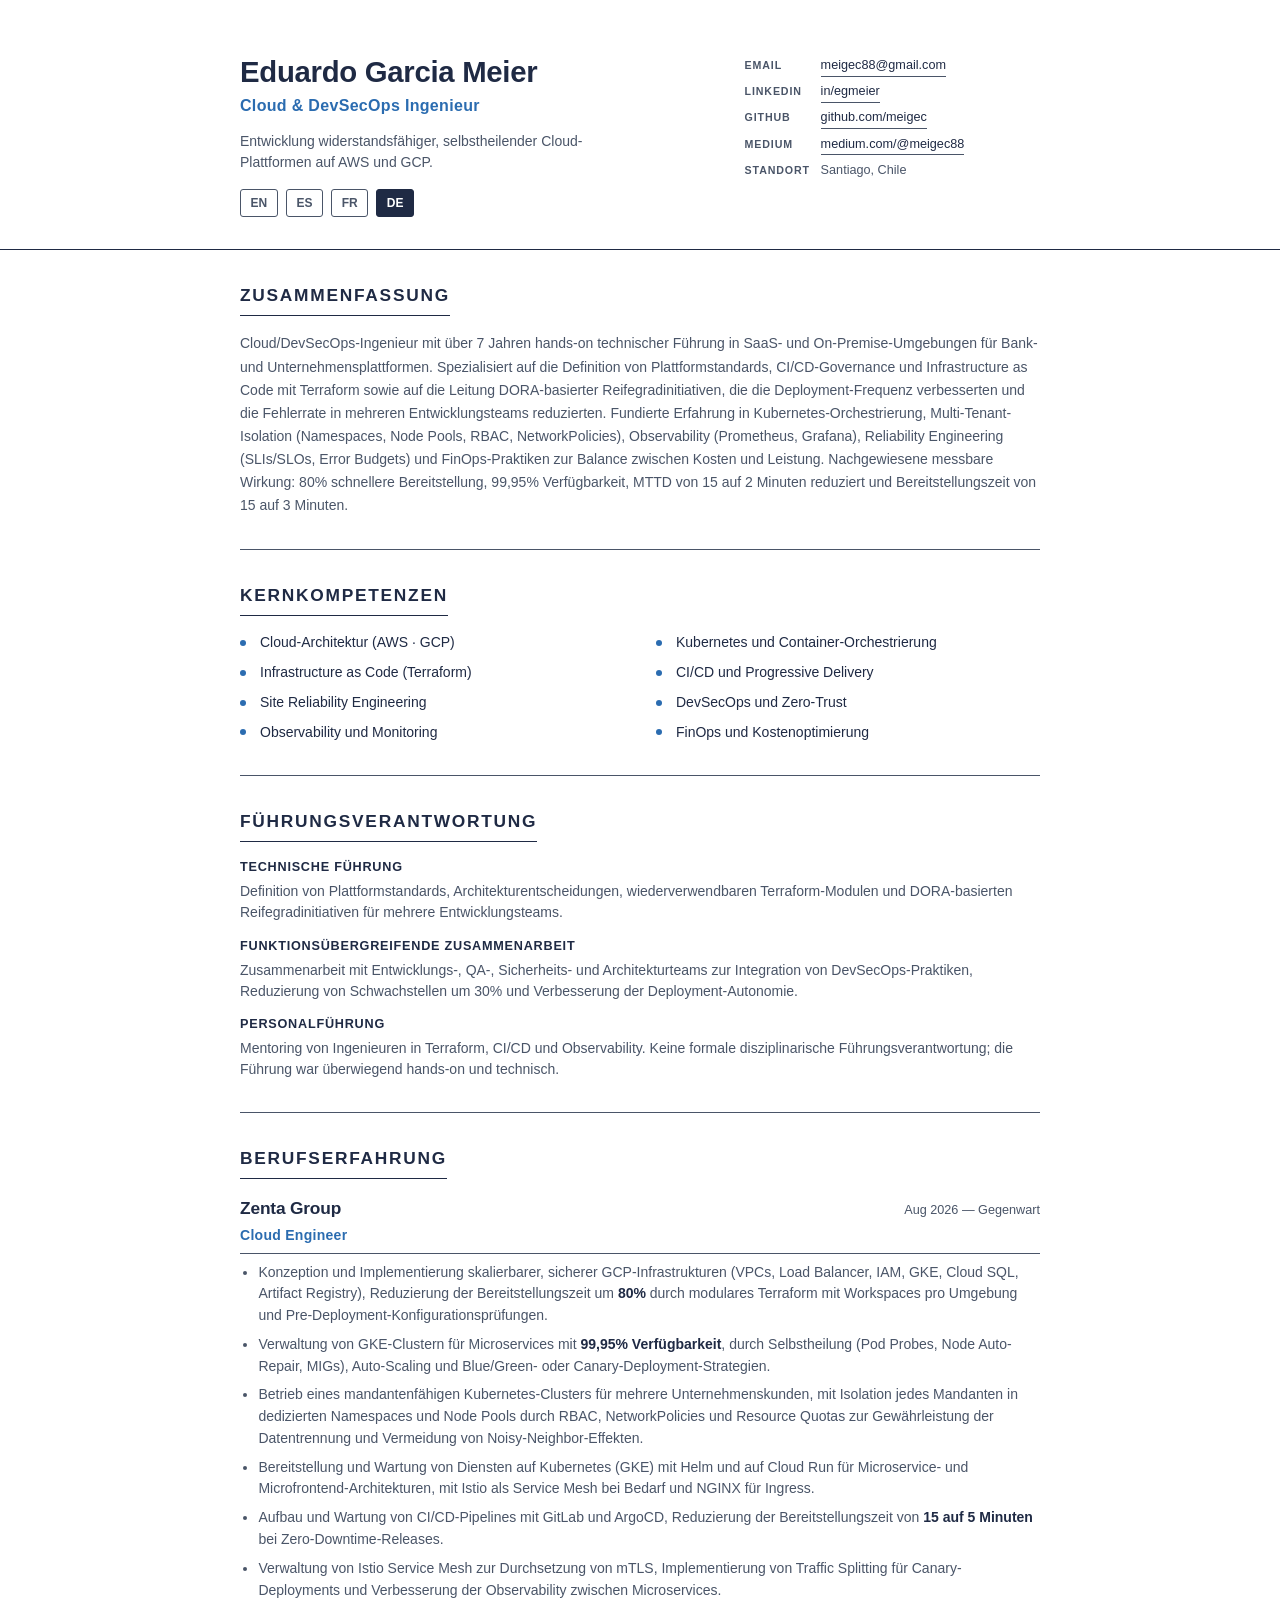
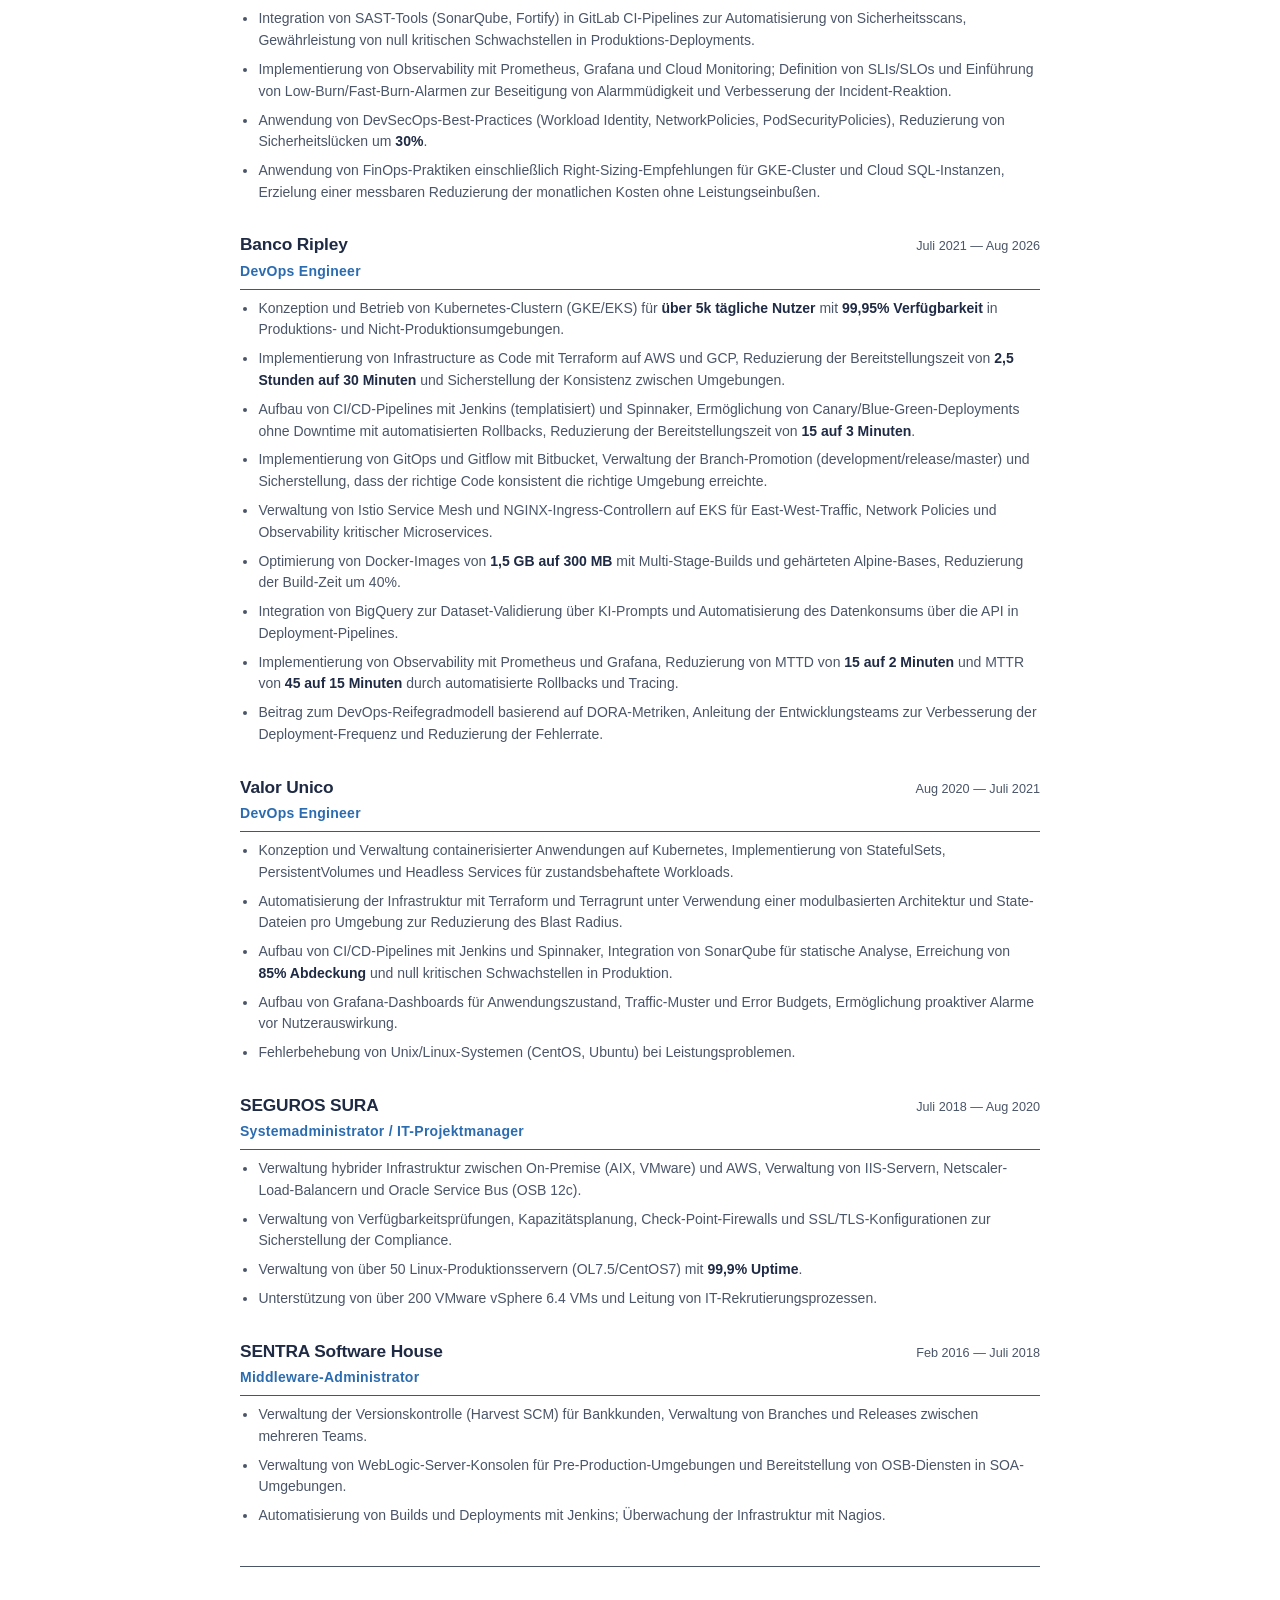
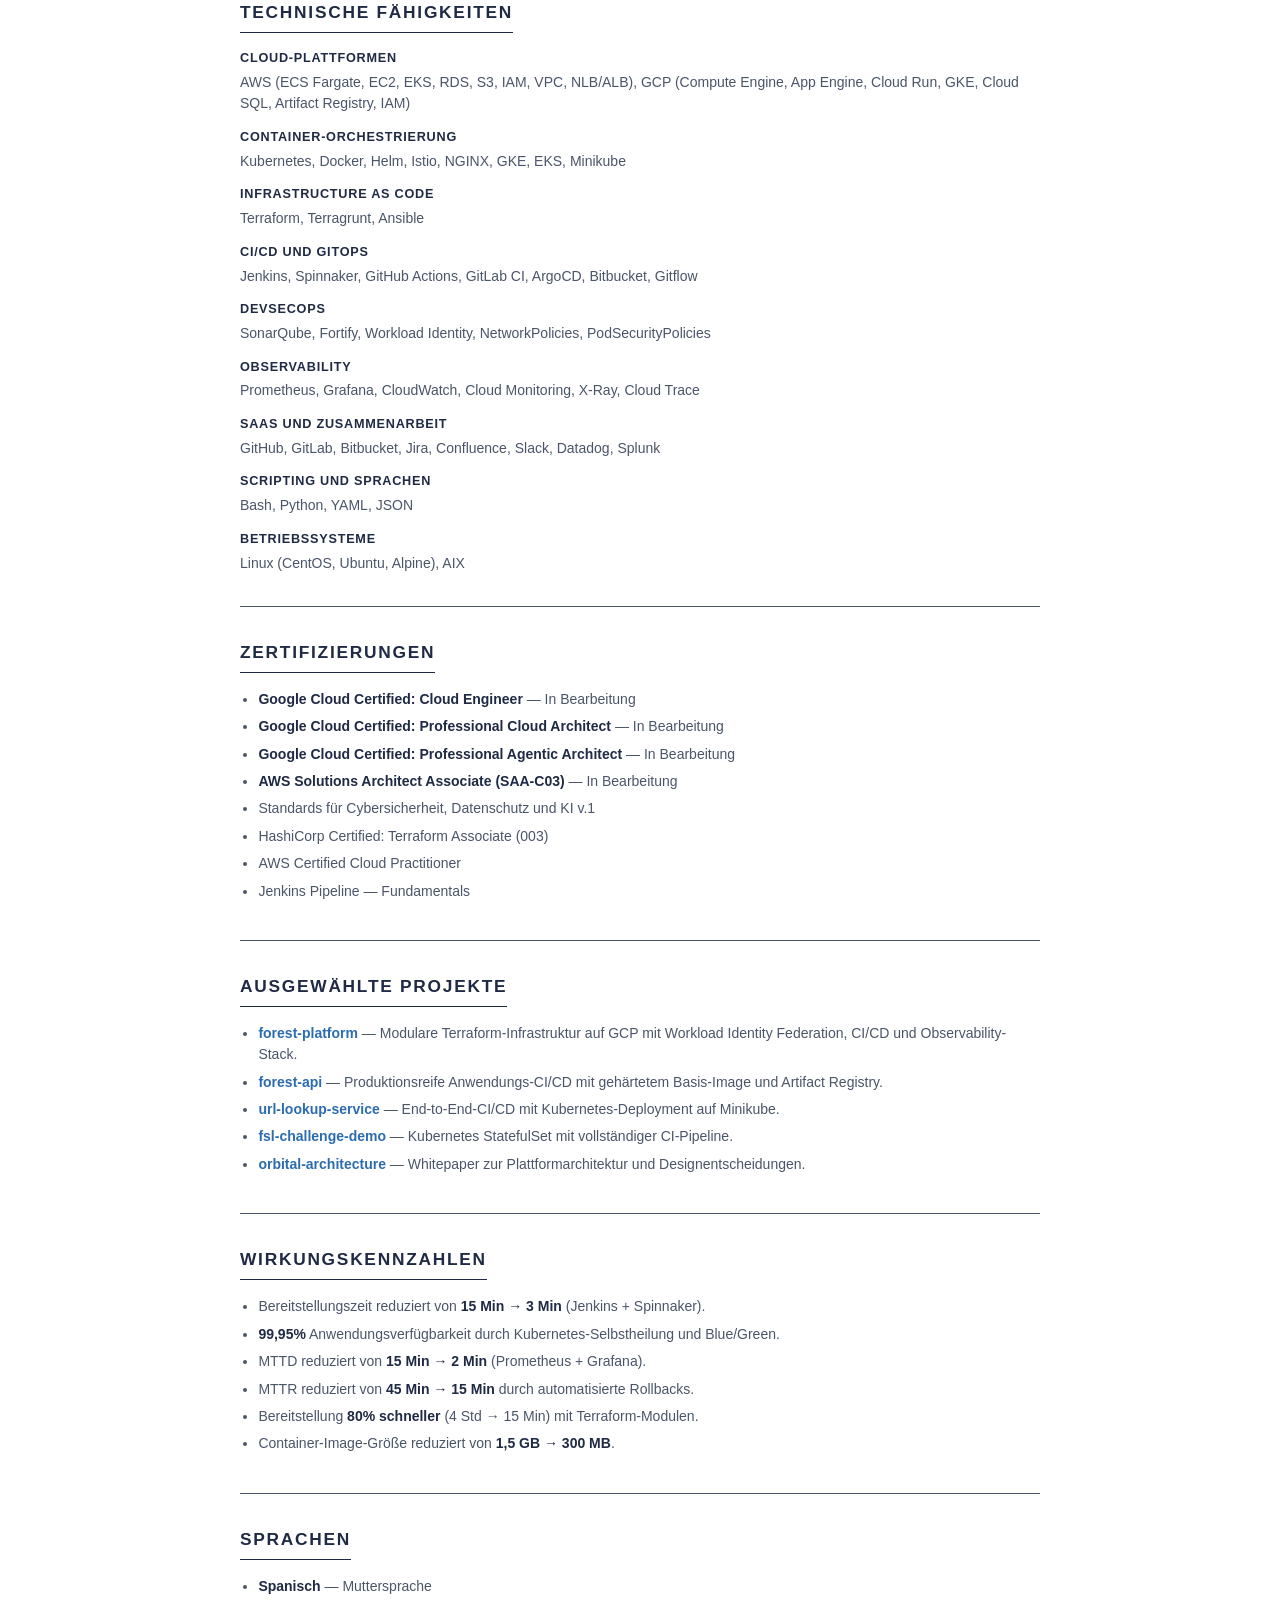
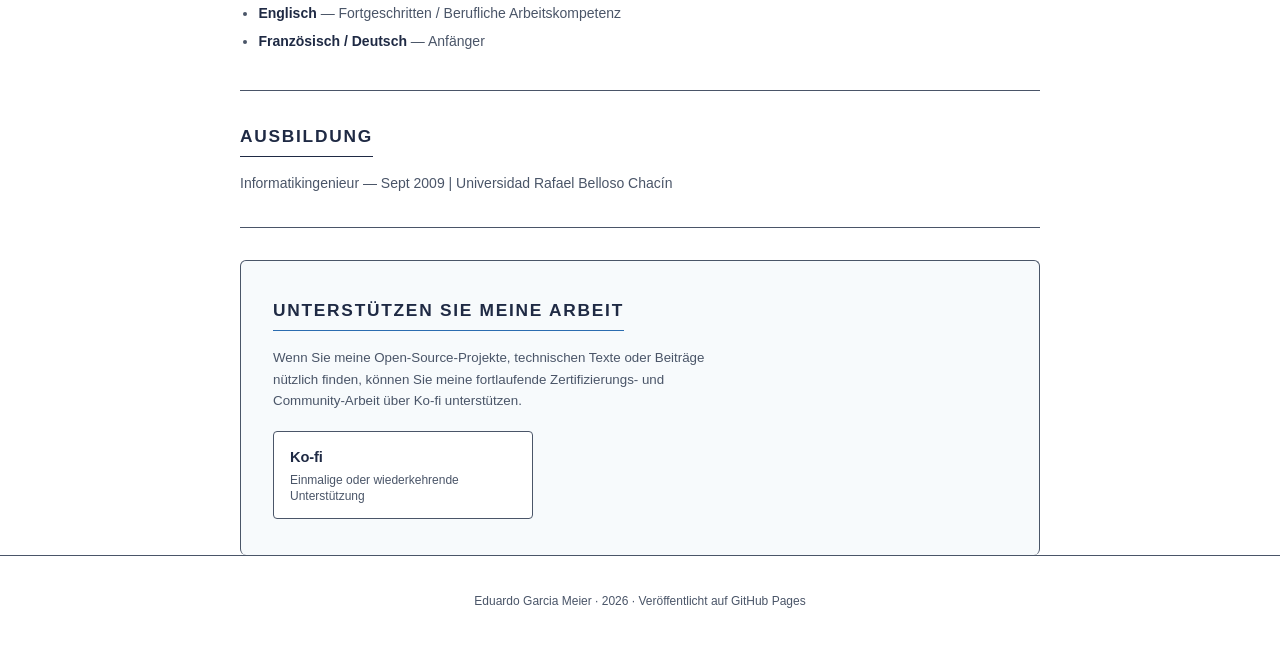
==== commit ceea2a4f: "content(cv): add multi-tenant Kubernetes experience across all language versions" ====
--- a/de.html
+++ b/de.html
@@ -43,7 +43,7 @@
   <section class="section">
     <h2>Zusammenfassung</h2>
     <p class="summary">
-      Cloud/DevSecOps-Ingenieur mit über 7 Jahren hands-on technischer Führung in SaaS- und On-Premise-Umgebungen für Bank- und Unternehmensplattformen. Spezialisiert auf die Definition von Plattformstandards, CI/CD-Governance und Infrastructure as Code mit Terraform sowie auf die Leitung DORA-basierter Reifegradinitiativen, die die Deployment-Frequenz verbesserten und die Fehlerrate in mehreren Entwicklungsteams reduzierten. Fundierte Erfahrung in Kubernetes-Orchestrierung, Observability (Prometheus, Grafana), Reliability Engineering (SLIs/SLOs, Error Budgets) und FinOps-Praktiken zur Balance zwischen Kosten und Leistung. Nachgewiesene messbare Wirkung: 80% schnellere Bereitstellung, 99,95% Verfügbarkeit, MTTD von 15 auf 2 Minuten reduziert und Bereitstellungszeit von 15 auf 3 Minuten.
+      Cloud/DevSecOps-Ingenieur mit über 7 Jahren hands-on technischer Führung in SaaS- und On-Premise-Umgebungen für Bank- und Unternehmensplattformen. Spezialisiert auf die Definition von Plattformstandards, CI/CD-Governance und Infrastructure as Code mit Terraform sowie auf die Leitung DORA-basierter Reifegradinitiativen, die die Deployment-Frequenz verbesserten und die Fehlerrate in mehreren Entwicklungsteams reduzierten. Fundierte Erfahrung in Kubernetes-Orchestrierung, Multi-Tenant-Isolation (Namespaces, Node Pools, RBAC, NetworkPolicies), Observability (Prometheus, Grafana), Reliability Engineering (SLIs/SLOs, Error Budgets) und FinOps-Praktiken zur Balance zwischen Kosten und Leistung. Nachgewiesene messbare Wirkung: 80% schnellere Bereitstellung, 99,95% Verfügbarkeit, MTTD von 15 auf 2 Minuten reduziert und Bereitstellungszeit von 15 auf 3 Minuten.
     </p>
   </section>
 
@@ -87,6 +87,7 @@
       <ul>
         <li>Konzeption und Implementierung skalierbarer, sicherer GCP-Infrastrukturen (VPCs, Load Balancer, IAM, GKE, Cloud SQL, Artifact Registry), Reduzierung der Bereitstellungszeit um <strong>80%</strong> durch modulares Terraform mit Workspaces pro Umgebung und Pre-Deployment-Konfigurationsprüfungen.</li>
         <li>Verwaltung von GKE-Clustern für Microservices mit <strong>99,95% Verfügbarkeit</strong>, durch Selbstheilung (Pod Probes, Node Auto-Repair, MIGs), Auto-Scaling und Blue/Green- oder Canary-Deployment-Strategien.</li>
+        <li>Betrieb eines mandantenfähigen Kubernetes-Clusters für mehrere Unternehmenskunden, mit Isolation jedes Mandanten in dedizierten Namespaces und Node Pools durch RBAC, NetworkPolicies und Resource Quotas zur Gewährleistung der Datentrennung und Vermeidung von Noisy-Neighbor-Effekten.</li>
         <li>Bereitstellung und Wartung von Diensten auf Kubernetes (GKE) mit Helm und auf Cloud Run für Microservice- und Microfrontend-Architekturen, mit Istio als Service Mesh bei Bedarf und NGINX für Ingress.</li>
         <li>Aufbau und Wartung von CI/CD-Pipelines mit GitLab und ArgoCD, Reduzierung der Bereitstellungszeit von <strong>15 auf 5 Minuten</strong> bei Zero-Downtime-Releases.</li>
         <li>Verwaltung von Istio Service Mesh zur Durchsetzung von mTLS, Implementierung von Traffic Splitting für Canary-Deployments und Verbesserung der Observability zwischen Microservices.</li>
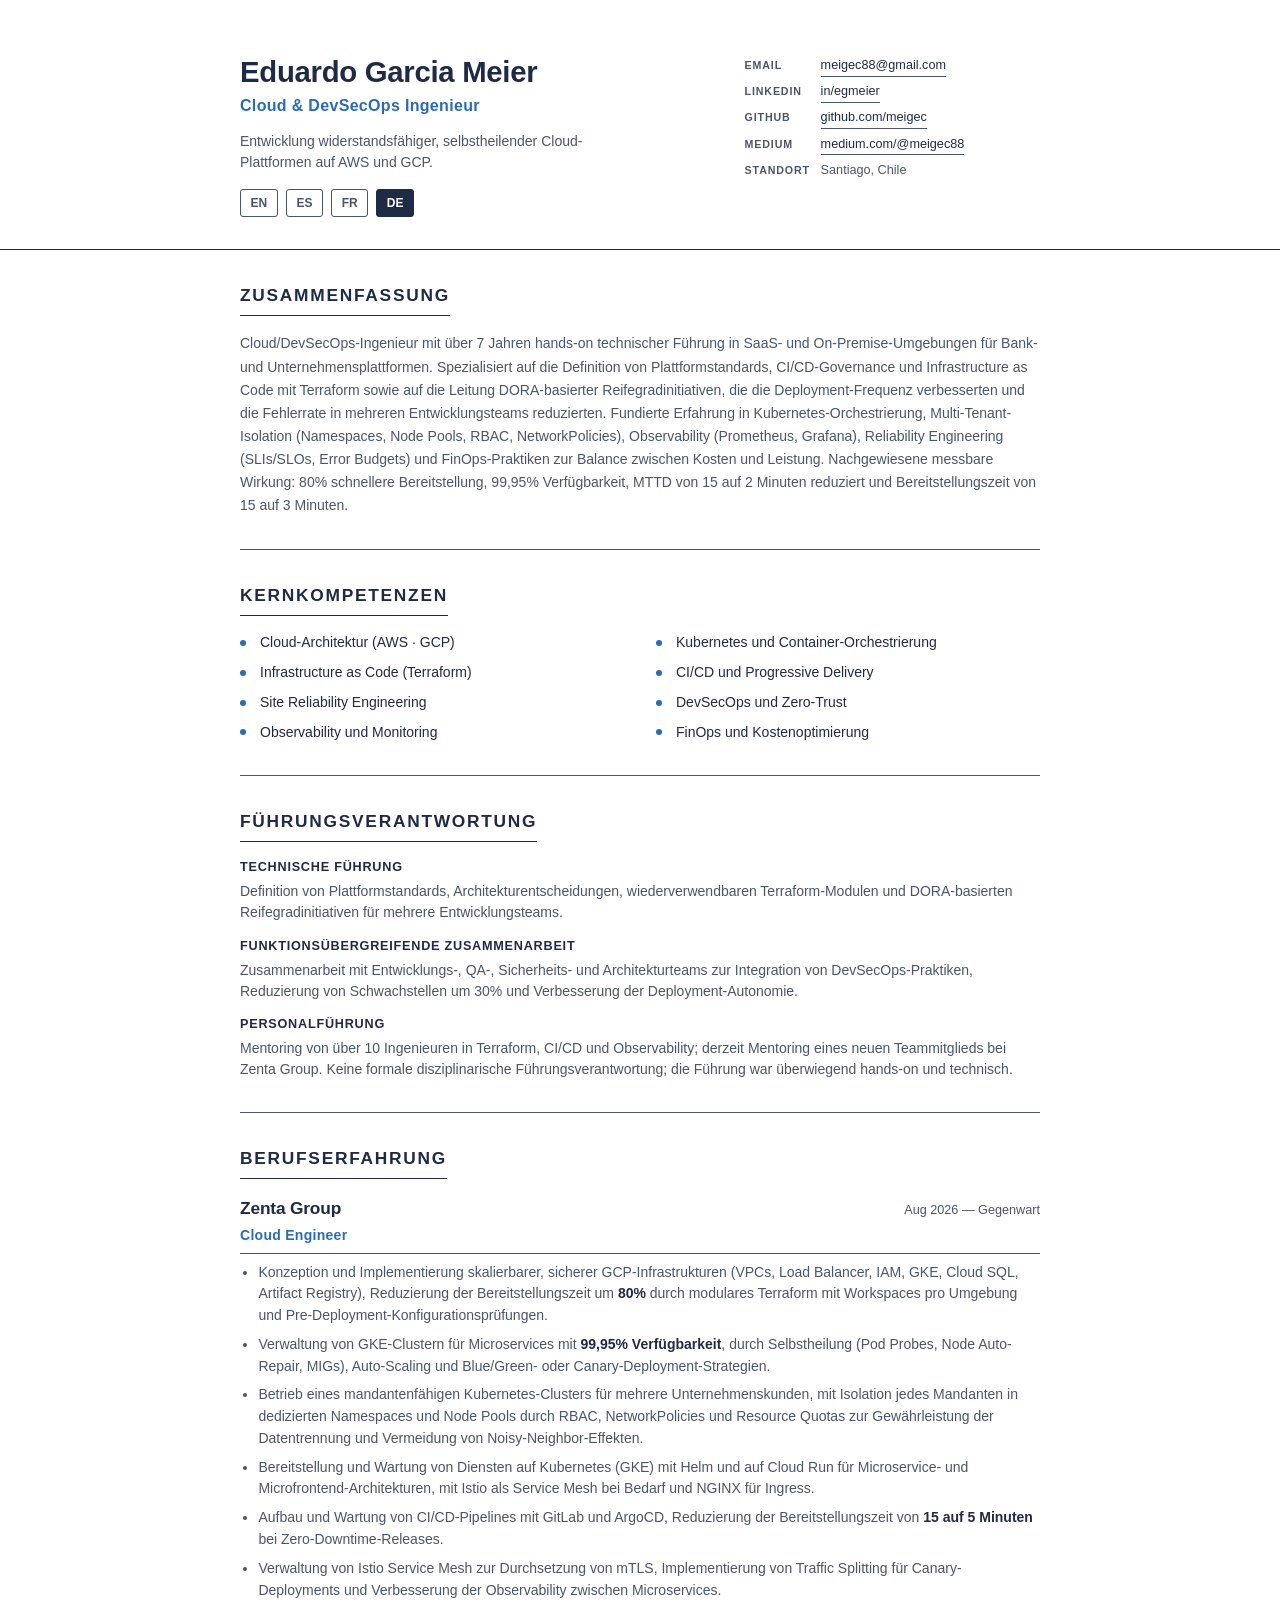
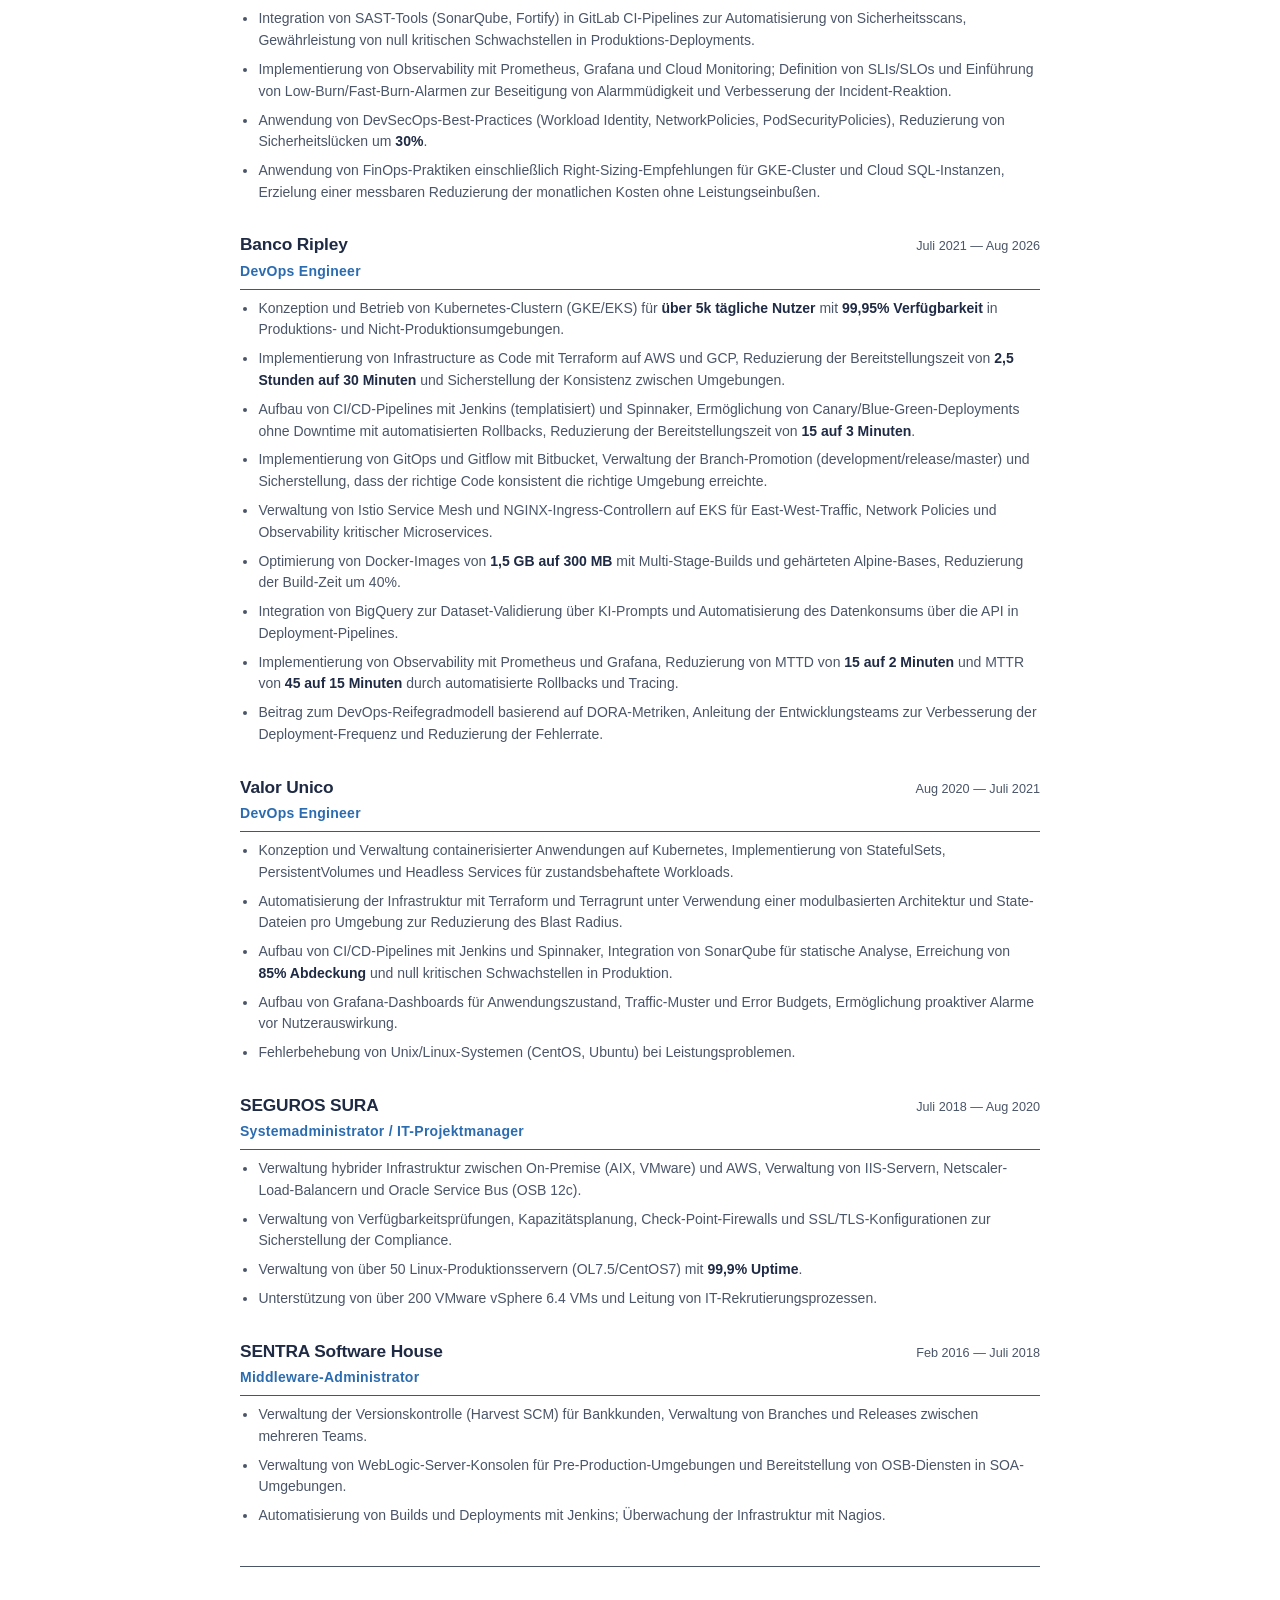
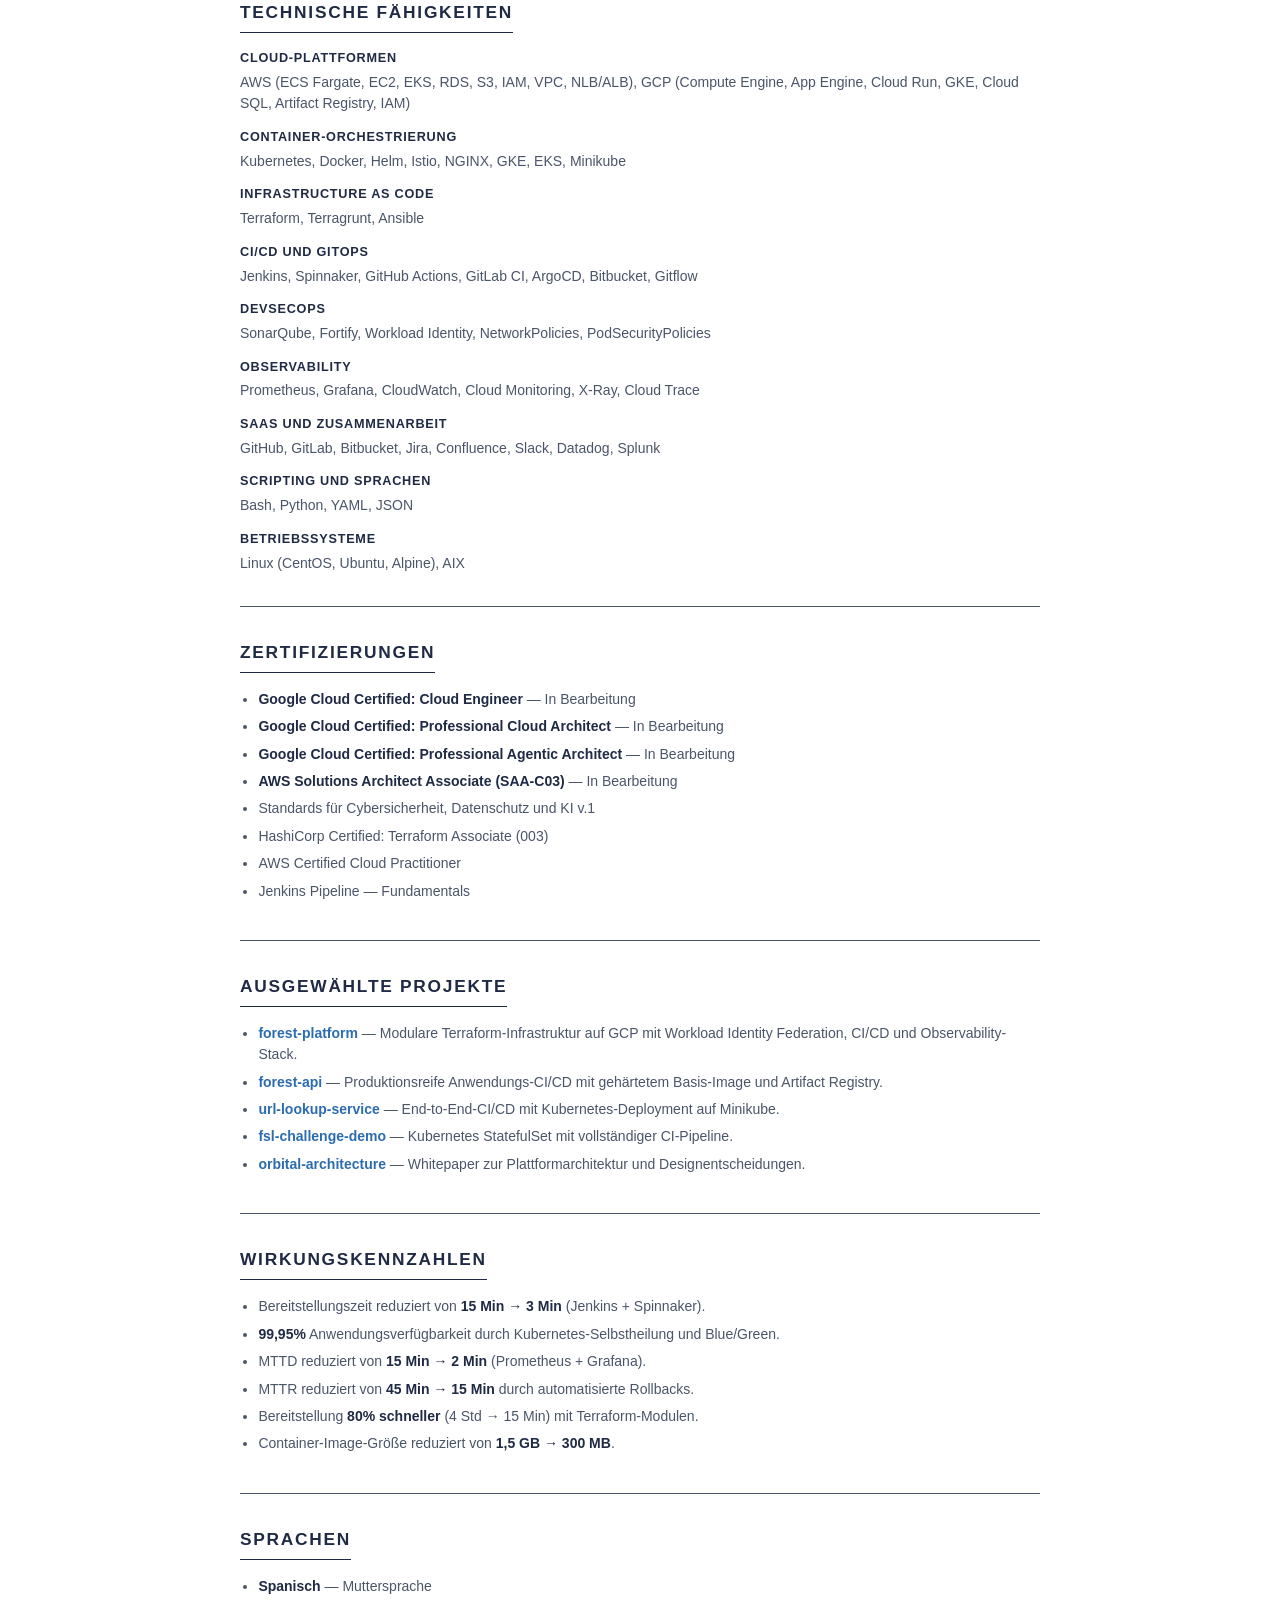
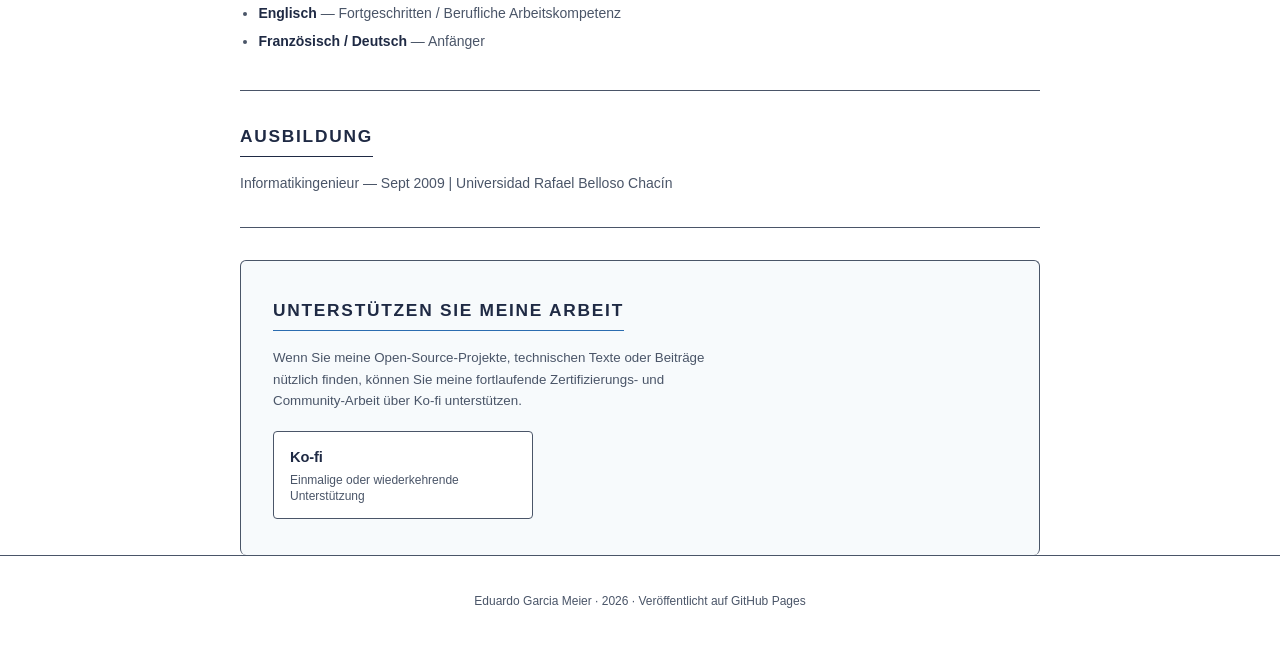
==== commit 5b7a68ac: "update" ====
--- a/de.html
+++ b/de.html
@@ -69,7 +69,7 @@
       <dt>Funktionsübergreifende Zusammenarbeit</dt>
       <dd>Zusammenarbeit mit Entwicklungs-, QA-, Sicherheits- und Architekturteams zur Integration von DevSecOps-Praktiken, Reduzierung von Schwachstellen um 30% und Verbesserung der Deployment-Autonomie.</dd>
       <dt>Personalführung</dt>
-      <dd>Mentoring von Ingenieuren in Terraform, CI/CD und Observability. Keine formale disziplinarische Führungsverantwortung; die Führung war überwiegend hands-on und technisch.</dd>
+      <dd>Mentoring von über 10 Ingenieuren in Terraform, CI/CD und Observability; derzeit Mentoring eines neuen Teammitglieds bei Zenta Group. Keine formale disziplinarische Führungsverantwortung; die Führung war überwiegend hands-on und technisch.</dd>
     </dl>
   </section>
 
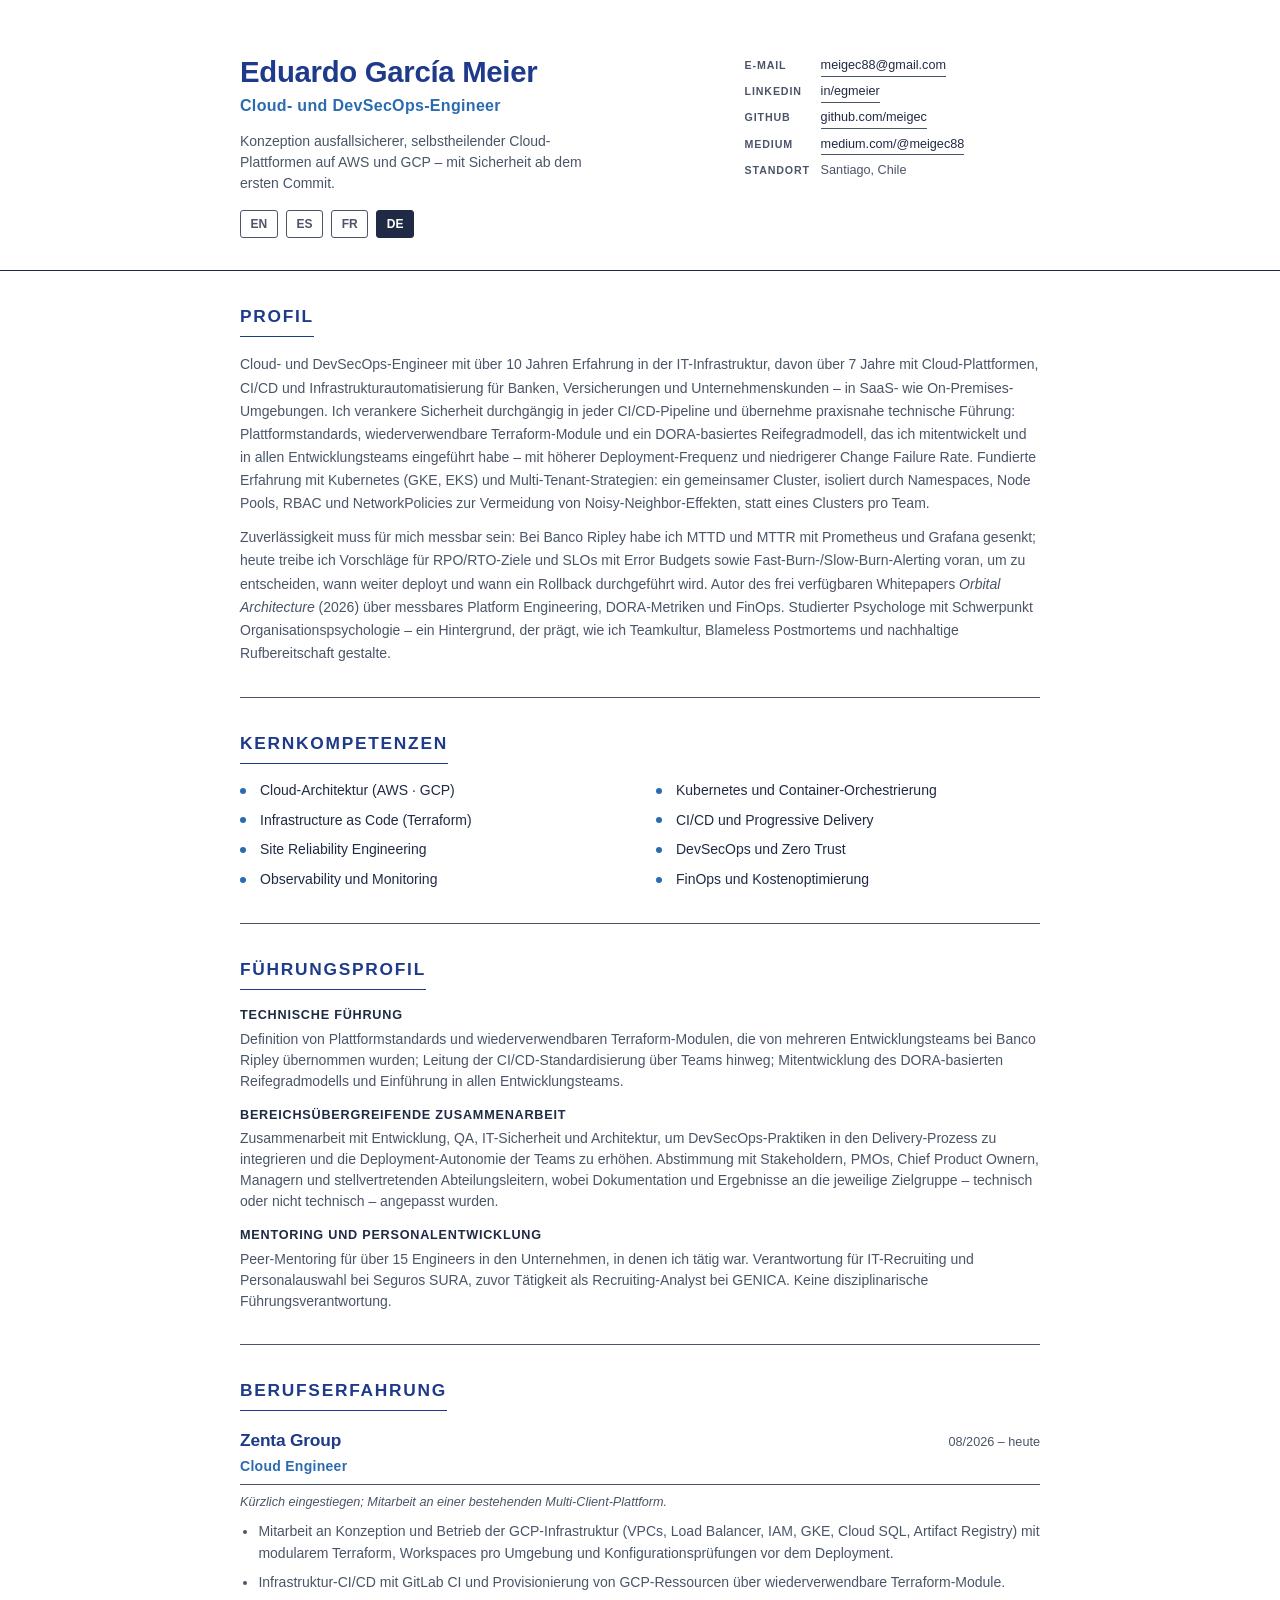
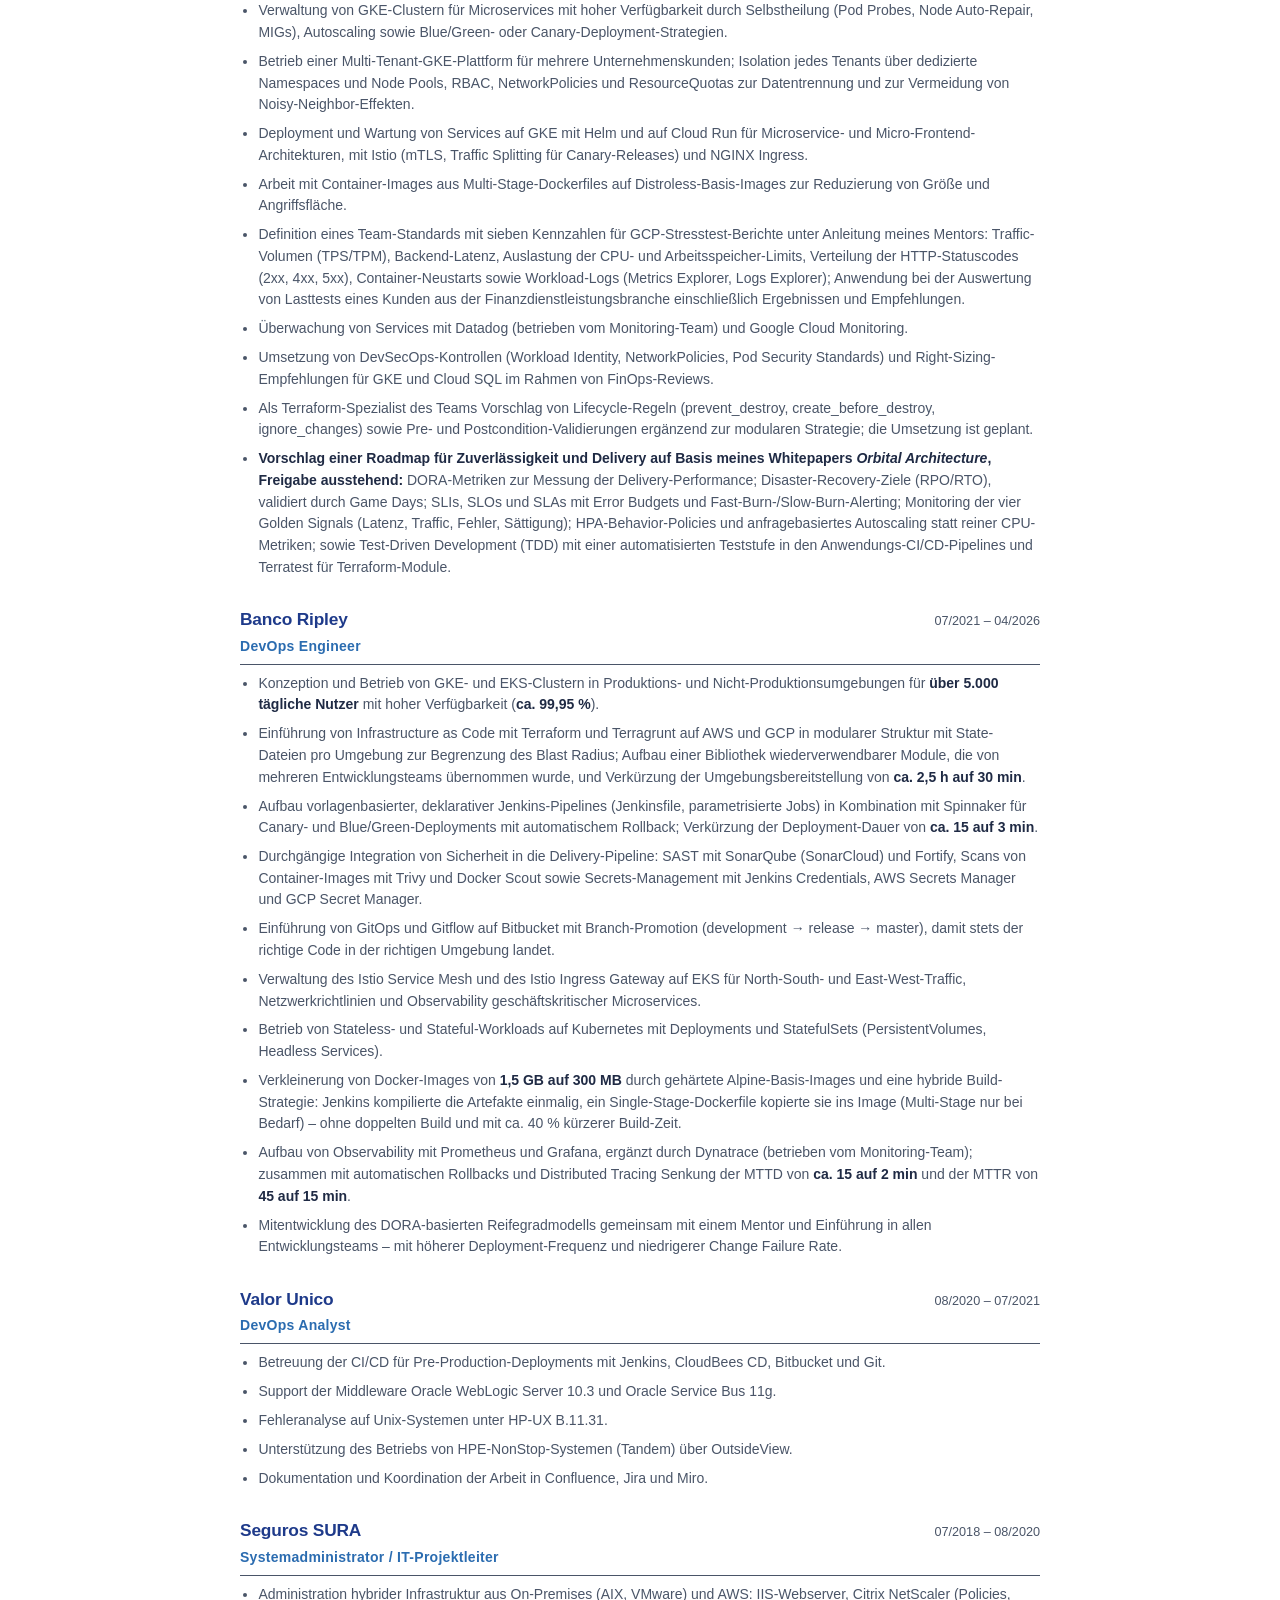
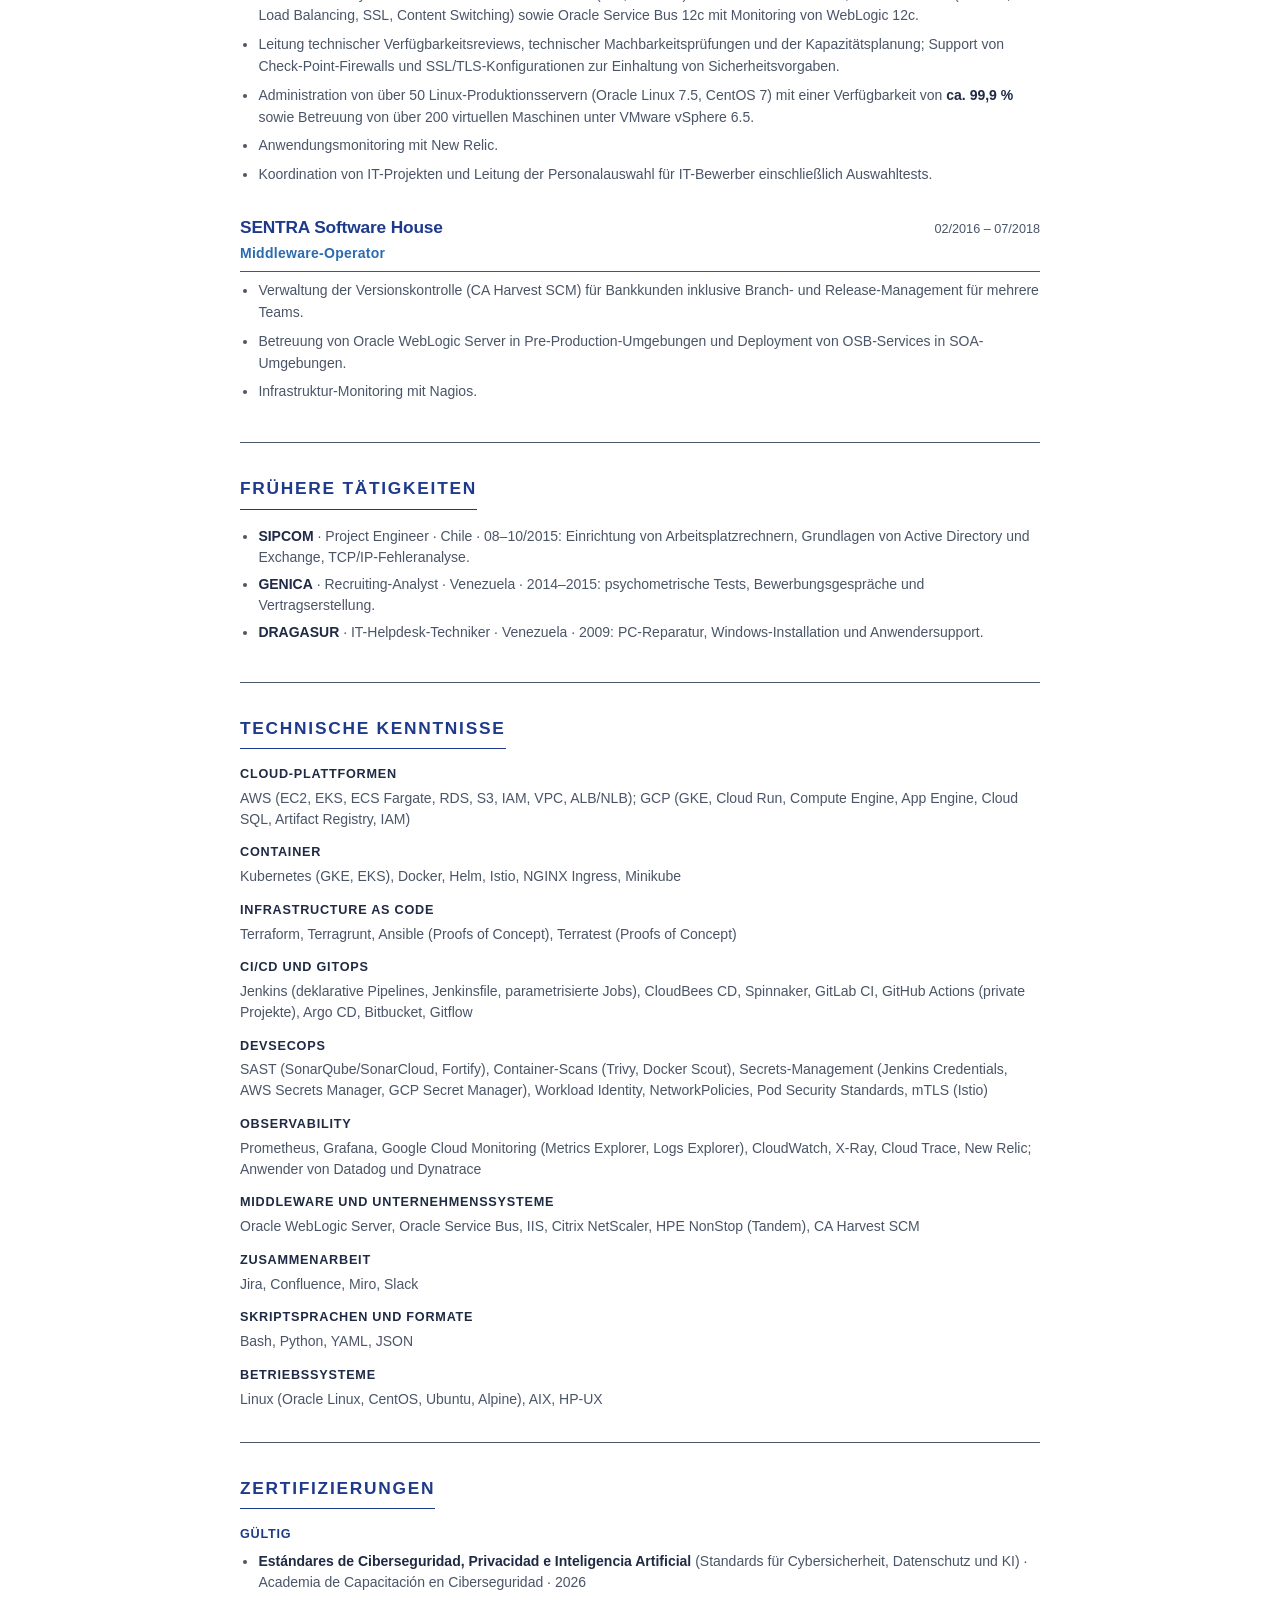
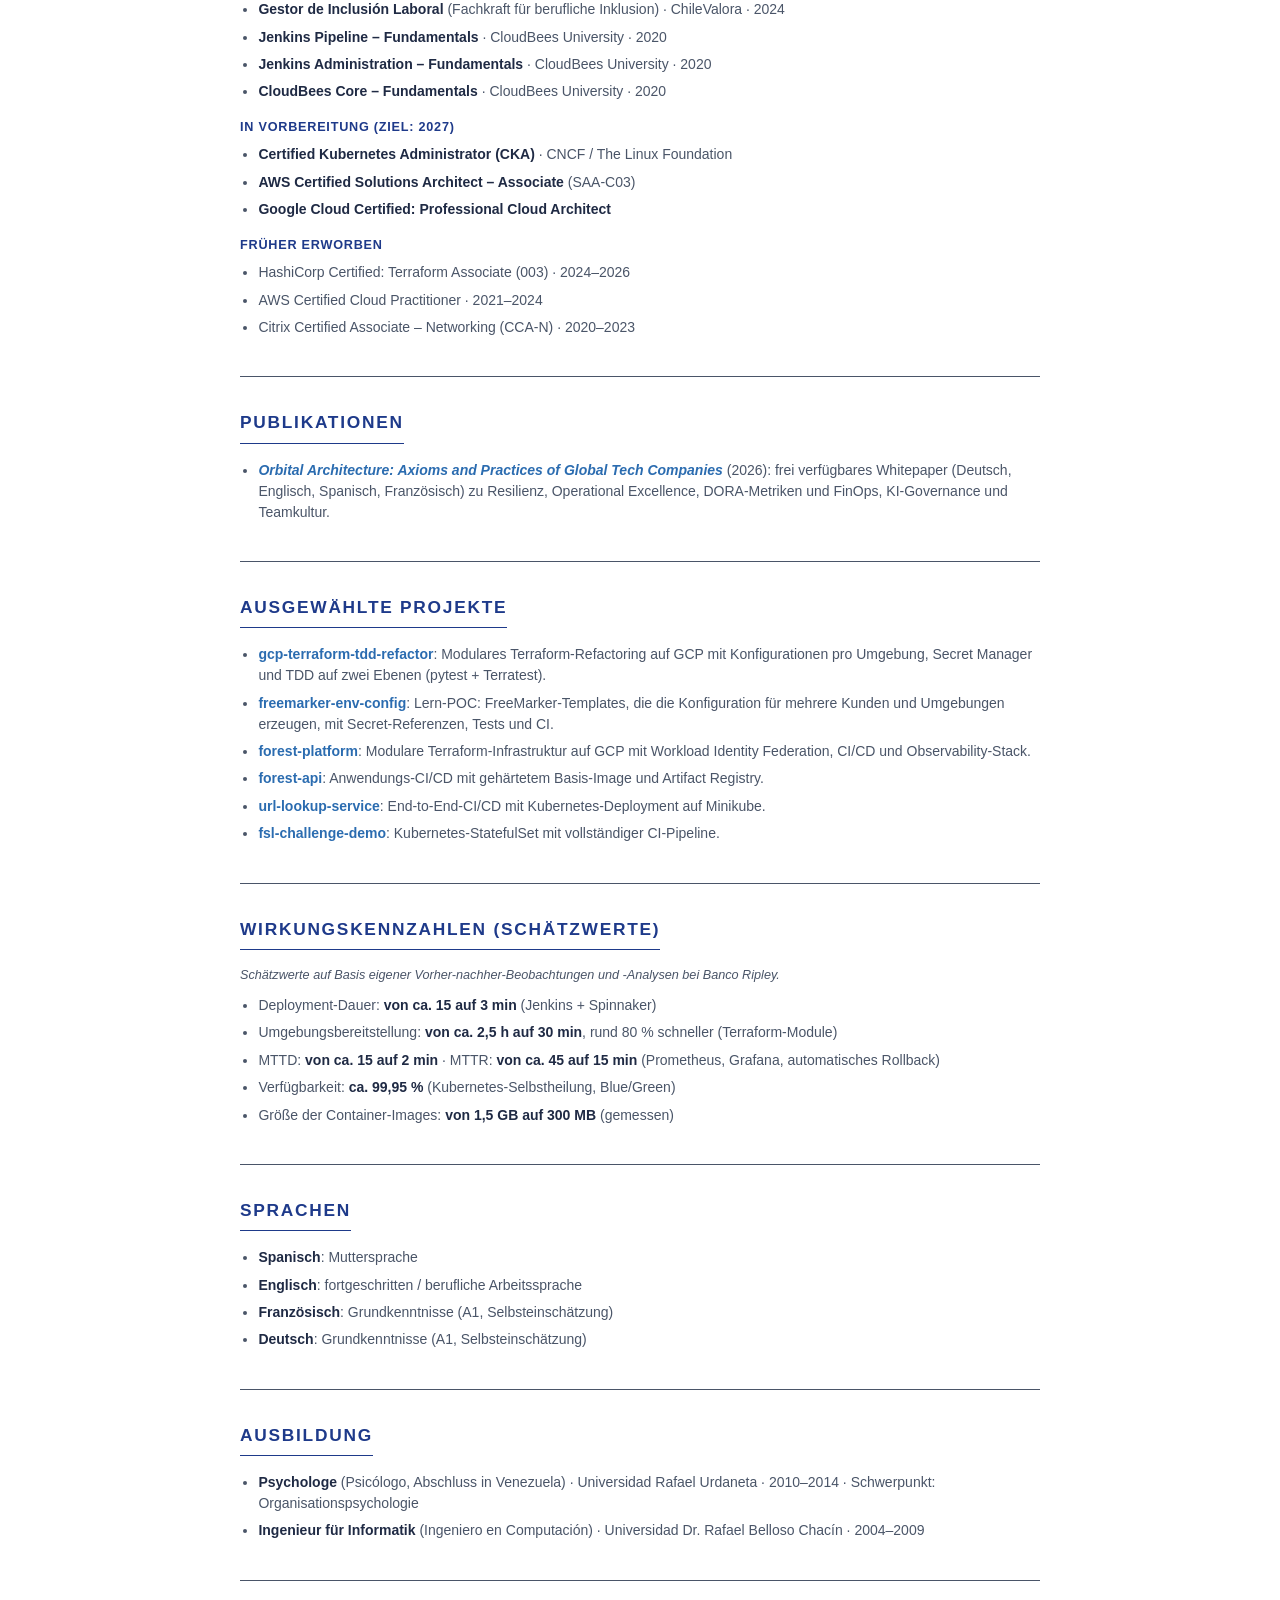
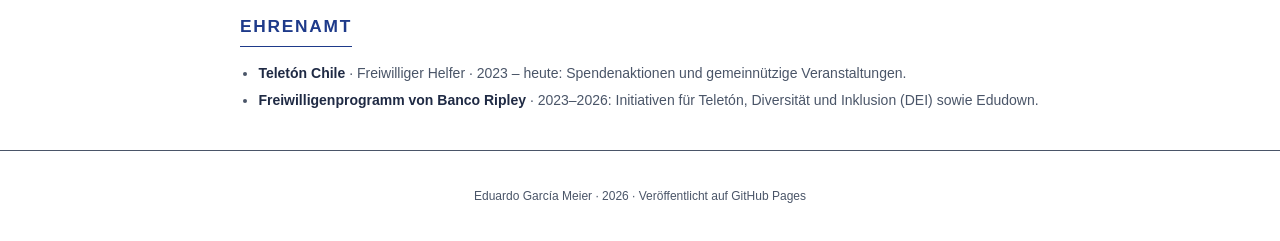
==== commit 81c75dc3: "content(cv): accurate, verified CV in all four languages - Corrected dates and official titles (Banc" ====
--- a/de.html
+++ b/de.html
@@ -3,11 +3,11 @@
 <head>
 <meta charset="UTF-8">
 <meta name="viewport" content="width=device-width, initial-scale=1.0">
-<title>Eduardo Garcia Meier — Cloud &amp; DevSecOps Ingenieur</title>
-<meta name="description" content="Cloud/DevSecOps-Ingenieur mit über 7 Jahren hands-on technischer Führung in SaaS- und On-Premise-Umgebungen. Plattformstandards, CI/CD-Governance, Terraform, Kubernetes und DORA-basierte Reifegradinitiativen.">
-<meta name="author" content="Eduardo Garcia Meier">
-<meta property="og:title" content="Eduardo Garcia Meier — Cloud &amp; DevSecOps Ingenieur">
-<meta property="og:description" content="Entwicklung widerstandsfähiger, selbstheilender Cloud-Plattformen auf AWS und GCP.">
+<title>Eduardo García Meier — Cloud- und DevSecOps-Engineer</title>
+<meta name="description" content="Cloud- und DevSecOps-Engineer mit über 10 Jahren Erfahrung in der IT-Infrastruktur, davon über 7 Jahre mit Cloud-Plattformen (AWS, GCP), CI/CD und Infrastrukturautomatisierung für Banken, Versicherungen und Unternehmenskunden.">
+<meta name="author" content="Eduardo García Meier">
+<meta property="og:title" content="Eduardo García Meier — Cloud- und DevSecOps-Engineer">
+<meta property="og:description" content="Konzeption ausfallsicherer, selbstheilender Cloud-Plattformen auf AWS und GCP – mit Sicherheit ab dem ersten Commit.">
 <meta property="og:type" content="profile">
 <link rel="stylesheet" href="styles.css">
 </head>
@@ -17,9 +17,9 @@
   <div class="container">
     <div class="hero-grid">
       <div class="hero-main">
-        <h1>Eduardo Garcia Meier</h1>
-        <p class="role">Cloud &amp; DevSecOps Ingenieur</p>
-        <p class="tagline">Entwicklung widerstandsfähiger, selbstheilender Cloud-Plattformen auf AWS und GCP.</p>
+        <h1>Eduardo García Meier</h1>
+        <p class="role">Cloud- und DevSecOps-Engineer</p>
+        <p class="tagline">Konzeption ausfallsicherer, selbstheilender Cloud-Plattformen auf AWS und GCP – mit Sicherheit ab dem ersten Commit.</p>
         <nav class="lang-switch">
           <a href="index.html">EN</a>
           <a href="es.html">ES</a>
@@ -28,7 +28,7 @@
         </nav>
       </div>
       <ul class="contact">
-        <li><span class="label">Email</span><a href="mailto:meigec88@gmail.com">meigec88@gmail.com</a></li>
+        <li><span class="label">E-Mail</span><a href="mailto:meigec88@gmail.com">meigec88@gmail.com</a></li>
         <li><span class="label">LinkedIn</span><a href="https://www.linkedin.com/in/egmeier" target="_blank" rel="noopener">in/egmeier</a></li>
         <li><span class="label">GitHub</span><a href="https://github.com/meigec" target="_blank" rel="noopener">github.com/meigec</a></li>
         <li><span class="label">Medium</span><a href="https://medium.com/@meigec88" target="_blank" rel="noopener">medium.com/@meigec88</a></li>
@@ -41,9 +41,12 @@
 <main class="container">
 
   <section class="section">
-    <h2>Zusammenfassung</h2>
+    <h2>Profil</h2>
     <p class="summary">
-      Cloud/DevSecOps-Ingenieur mit über 7 Jahren hands-on technischer Führung in SaaS- und On-Premise-Umgebungen für Bank- und Unternehmensplattformen. Spezialisiert auf die Definition von Plattformstandards, CI/CD-Governance und Infrastructure as Code mit Terraform sowie auf die Leitung DORA-basierter Reifegradinitiativen, die die Deployment-Frequenz verbesserten und die Fehlerrate in mehreren Entwicklungsteams reduzierten. Fundierte Erfahrung in Kubernetes-Orchestrierung, Multi-Tenant-Isolation (Namespaces, Node Pools, RBAC, NetworkPolicies), Observability (Prometheus, Grafana), Reliability Engineering (SLIs/SLOs, Error Budgets) und FinOps-Praktiken zur Balance zwischen Kosten und Leistung. Nachgewiesene messbare Wirkung: 80% schnellere Bereitstellung, 99,95% Verfügbarkeit, MTTD von 15 auf 2 Minuten reduziert und Bereitstellungszeit von 15 auf 3 Minuten.
+      Cloud- und DevSecOps-Engineer mit über 10 Jahren Erfahrung in der IT-Infrastruktur, davon über 7 Jahre mit Cloud-Plattformen, CI/CD und Infrastrukturautomatisierung für Banken, Versicherungen und Unternehmenskunden – in SaaS- wie On-Premises-Umgebungen. Ich verankere Sicherheit durchgängig in jeder CI/CD-Pipeline und übernehme praxisnahe technische Führung: Plattformstandards, wiederverwendbare Terraform-Module und ein DORA-basiertes Reifegradmodell, das ich mitentwickelt und in allen Entwicklungsteams eingeführt habe – mit höherer Deployment-Frequenz und niedrigerer Change Failure Rate. Fundierte Erfahrung mit Kubernetes (GKE, EKS) und Multi-Tenant-Strategien: ein gemeinsamer Cluster, isoliert durch Namespaces, Node Pools, RBAC und NetworkPolicies zur Vermeidung von Noisy-Neighbor-Effekten, statt eines Clusters pro Team.
+    </p>
+    <p class="summary">
+      Zuverlässigkeit muss für mich messbar sein: Bei Banco Ripley habe ich MTTD und MTTR mit Prometheus und Grafana gesenkt; heute treibe ich Vorschläge für RPO/RTO-Ziele und SLOs mit Error Budgets sowie Fast-Burn-/Slow-Burn-Alerting voran, um zu entscheiden, wann weiter deployt und wann ein Rollback durchgeführt wird. Autor des frei verfügbaren Whitepapers <em>Orbital Architecture</em> (2026) über messbares Platform Engineering, DORA-Metriken und FinOps. Studierter Psychologe mit Schwerpunkt Organisationspsychologie – ein Hintergrund, der prägt, wie ich Teamkultur, Blameless Postmortems und nachhaltige Rufbereitschaft gestalte.
     </p>
   </section>
 
@@ -55,21 +58,21 @@
       <li>Infrastructure as Code (Terraform)</li>
       <li>CI/CD und Progressive Delivery</li>
       <li>Site Reliability Engineering</li>
-      <li>DevSecOps und Zero-Trust</li>
+      <li>DevSecOps und Zero Trust</li>
       <li>Observability und Monitoring</li>
       <li>FinOps und Kostenoptimierung</li>
     </ul>
   </section>
 
   <section class="section">
-    <h2>Führungsverantwortung</h2>
+    <h2>Führungsprofil</h2>
     <dl class="skills">
       <dt>Technische Führung</dt>
-      <dd>Definition von Plattformstandards, Architekturentscheidungen, wiederverwendbaren Terraform-Modulen und DORA-basierten Reifegradinitiativen für mehrere Entwicklungsteams.</dd>
-      <dt>Funktionsübergreifende Zusammenarbeit</dt>
-      <dd>Zusammenarbeit mit Entwicklungs-, QA-, Sicherheits- und Architekturteams zur Integration von DevSecOps-Praktiken, Reduzierung von Schwachstellen um 30% und Verbesserung der Deployment-Autonomie.</dd>
-      <dt>Personalführung</dt>
-      <dd>Mentoring von über 10 Ingenieuren in Terraform, CI/CD und Observability; derzeit Mentoring eines neuen Teammitglieds bei Zenta Group. Keine formale disziplinarische Führungsverantwortung; die Führung war überwiegend hands-on und technisch.</dd>
+      <dd>Definition von Plattformstandards und wiederverwendbaren Terraform-Modulen, die von mehreren Entwicklungsteams bei Banco Ripley übernommen wurden; Leitung der CI/CD-Standardisierung über Teams hinweg; Mitentwicklung des DORA-basierten Reifegradmodells und Einführung in allen Entwicklungsteams.</dd>
+      <dt>Bereichsübergreifende Zusammenarbeit</dt>
+      <dd>Zusammenarbeit mit Entwicklung, QA, IT-Sicherheit und Architektur, um DevSecOps-Praktiken in den Delivery-Prozess zu integrieren und die Deployment-Autonomie der Teams zu erhöhen. Abstimmung mit Stakeholdern, PMOs, Chief Product Ownern, Managern und stellvertretenden Abteilungsleitern, wobei Dokumentation und Ergebnisse an die jeweilige Zielgruppe – technisch oder nicht technisch – angepasst wurden.</dd>
+      <dt>Mentoring und Personalentwicklung</dt>
+      <dd>Peer-Mentoring für über 15 Engineers in den Unternehmen, in denen ich tätig war. Verantwortung für IT-Recruiting und Personalauswahl bei Seguros SURA, zuvor Tätigkeit als Recruiting-Analyst bei GENICA. Keine disziplinarische Führungsverantwortung.</dd>
     </dl>
   </section>
 
@@ -82,19 +85,21 @@
           <h3>Zenta Group</h3>
           <p class="job-title">Cloud Engineer</p>
         </div>
-        <span class="dates">Aug 2026 — Gegenwart</span>
-      </header>
-      <ul>
-        <li>Konzeption und Implementierung skalierbarer, sicherer GCP-Infrastrukturen (VPCs, Load Balancer, IAM, GKE, Cloud SQL, Artifact Registry), Reduzierung der Bereitstellungszeit um <strong>80%</strong> durch modulares Terraform mit Workspaces pro Umgebung und Pre-Deployment-Konfigurationsprüfungen.</li>
-        <li>Verwaltung von GKE-Clustern für Microservices mit <strong>99,95% Verfügbarkeit</strong>, durch Selbstheilung (Pod Probes, Node Auto-Repair, MIGs), Auto-Scaling und Blue/Green- oder Canary-Deployment-Strategien.</li>
-        <li>Betrieb eines mandantenfähigen Kubernetes-Clusters für mehrere Unternehmenskunden, mit Isolation jedes Mandanten in dedizierten Namespaces und Node Pools durch RBAC, NetworkPolicies und Resource Quotas zur Gewährleistung der Datentrennung und Vermeidung von Noisy-Neighbor-Effekten.</li>
-        <li>Bereitstellung und Wartung von Diensten auf Kubernetes (GKE) mit Helm und auf Cloud Run für Microservice- und Microfrontend-Architekturen, mit Istio als Service Mesh bei Bedarf und NGINX für Ingress.</li>
-        <li>Aufbau und Wartung von CI/CD-Pipelines mit GitLab und ArgoCD, Reduzierung der Bereitstellungszeit von <strong>15 auf 5 Minuten</strong> bei Zero-Downtime-Releases.</li>
-        <li>Verwaltung von Istio Service Mesh zur Durchsetzung von mTLS, Implementierung von Traffic Splitting für Canary-Deployments und Verbesserung der Observability zwischen Microservices.</li>
-        <li>Integration von SAST-Tools (SonarQube, Fortify) in GitLab CI-Pipelines zur Automatisierung von Sicherheitsscans, Gewährleistung von null kritischen Schwachstellen in Produktions-Deployments.</li>
-        <li>Implementierung von Observability mit Prometheus, Grafana und Cloud Monitoring; Definition von SLIs/SLOs und Einführung von Low-Burn/Fast-Burn-Alarmen zur Beseitigung von Alarmmüdigkeit und Verbesserung der Incident-Reaktion.</li>
-        <li>Anwendung von DevSecOps-Best-Practices (Workload Identity, NetworkPolicies, PodSecurityPolicies), Reduzierung von Sicherheitslücken um <strong>30%</strong>.</li>
-        <li>Anwendung von FinOps-Praktiken einschließlich Right-Sizing-Empfehlungen für GKE-Cluster und Cloud SQL-Instanzen, Erzielung einer messbaren Reduzierung der monatlichen Kosten ohne Leistungseinbußen.</li>
+        <span class="dates">08/2026 – heute</span>
+      </header>
+      <p class="job-note">Kürzlich eingestiegen; Mitarbeit an einer bestehenden Multi-Client-Plattform.</p>
+      <ul>
+        <li>Mitarbeit an Konzeption und Betrieb der GCP-Infrastruktur (VPCs, Load Balancer, IAM, GKE, Cloud SQL, Artifact Registry) mit modularem Terraform, Workspaces pro Umgebung und Konfigurationsprüfungen vor dem Deployment.</li>
+        <li>Infrastruktur-CI/CD mit GitLab CI und Provisionierung von GCP-Ressourcen über wiederverwendbare Terraform-Module.</li>
+        <li>Verwaltung von GKE-Clustern für Microservices mit hoher Verfügbarkeit durch Selbstheilung (Pod Probes, Node Auto-Repair, MIGs), Autoscaling sowie Blue/Green- oder Canary-Deployment-Strategien.</li>
+        <li>Betrieb einer Multi-Tenant-GKE-Plattform für mehrere Unternehmenskunden; Isolation jedes Tenants über dedizierte Namespaces und Node Pools, RBAC, NetworkPolicies und ResourceQuotas zur Datentrennung und zur Vermeidung von Noisy-Neighbor-Effekten.</li>
+        <li>Deployment und Wartung von Services auf GKE mit Helm und auf Cloud Run für Microservice- und Micro-Frontend-Architekturen, mit Istio (mTLS, Traffic Splitting für Canary-Releases) und NGINX Ingress.</li>
+        <li>Arbeit mit Container-Images aus Multi-Stage-Dockerfiles auf Distroless-Basis-Images zur Reduzierung von Größe und Angriffsfläche.</li>
+        <li>Definition eines Team-Standards mit sieben Kennzahlen für GCP-Stresstest-Berichte unter Anleitung meines Mentors: Traffic-Volumen (TPS/TPM), Backend-Latenz, Auslastung der CPU- und Arbeitsspeicher-Limits, Verteilung der HTTP-Statuscodes (2xx, 4xx, 5xx), Container-Neustarts sowie Workload-Logs (Metrics Explorer, Logs Explorer); Anwendung bei der Auswertung von Lasttests eines Kunden aus der Finanzdienstleistungsbranche einschließlich Ergebnissen und Empfehlungen.</li>
+        <li>Überwachung von Services mit Datadog (betrieben vom Monitoring-Team) und Google Cloud Monitoring.</li>
+        <li>Umsetzung von DevSecOps-Kontrollen (Workload Identity, NetworkPolicies, Pod Security Standards) und Right-Sizing-Empfehlungen für GKE und Cloud SQL im Rahmen von FinOps-Reviews.</li>
+        <li>Als Terraform-Spezialist des Teams Vorschlag von Lifecycle-Regeln (prevent_destroy, create_before_destroy, ignore_changes) sowie Pre- und Postcondition-Validierungen ergänzend zur modularen Strategie; die Umsetzung ist geplant.</li>
+        <li><strong>Vorschlag einer Roadmap für Zuverlässigkeit und Delivery auf Basis meines Whitepapers <em>Orbital Architecture</em>, Freigabe ausstehend:</strong> DORA-Metriken zur Messung der Delivery-Performance; Disaster-Recovery-Ziele (RPO/RTO), validiert durch Game Days; SLIs, SLOs und SLAs mit Error Budgets und Fast-Burn-/Slow-Burn-Alerting; Monitoring der vier Golden Signals (Latenz, Traffic, Fehler, Sättigung); HPA-Behavior-Policies und anfragebasiertes Autoscaling statt reiner CPU-Metriken; sowie Test-Driven Development (TDD) mit einer automatisierten Teststufe in den Anwendungs-CI/CD-Pipelines und Terratest für Terraform-Module.</li>
       </ul>
     </article>
 
@@ -104,18 +109,19 @@
           <h3>Banco Ripley</h3>
           <p class="job-title">DevOps Engineer</p>
         </div>
-        <span class="dates">Juli 2021 — Aug 2026</span>
-      </header>
-      <ul>
-        <li>Konzeption und Betrieb von Kubernetes-Clustern (GKE/EKS) für <strong>über 5k tägliche Nutzer</strong> mit <strong>99,95% Verfügbarkeit</strong> in Produktions- und Nicht-Produktionsumgebungen.</li>
-        <li>Implementierung von Infrastructure as Code mit Terraform auf AWS und GCP, Reduzierung der Bereitstellungszeit von <strong>2,5 Stunden auf 30 Minuten</strong> und Sicherstellung der Konsistenz zwischen Umgebungen.</li>
-        <li>Aufbau von CI/CD-Pipelines mit Jenkins (templatisiert) und Spinnaker, Ermöglichung von Canary/Blue-Green-Deployments ohne Downtime mit automatisierten Rollbacks, Reduzierung der Bereitstellungszeit von <strong>15 auf 3 Minuten</strong>.</li>
-        <li>Implementierung von GitOps und Gitflow mit Bitbucket, Verwaltung der Branch-Promotion (development/release/master) und Sicherstellung, dass der richtige Code konsistent die richtige Umgebung erreichte.</li>
-        <li>Verwaltung von Istio Service Mesh und NGINX-Ingress-Controllern auf EKS für East-West-Traffic, Network Policies und Observability kritischer Microservices.</li>
-        <li>Optimierung von Docker-Images von <strong>1,5 GB auf 300 MB</strong> mit Multi-Stage-Builds und gehärteten Alpine-Bases, Reduzierung der Build-Zeit um 40%.</li>
-        <li>Integration von BigQuery zur Dataset-Validierung über KI-Prompts und Automatisierung des Datenkonsums über die API in Deployment-Pipelines.</li>
-        <li>Implementierung von Observability mit Prometheus und Grafana, Reduzierung von MTTD von <strong>15 auf 2 Minuten</strong> und MTTR von <strong>45 auf 15 Minuten</strong> durch automatisierte Rollbacks und Tracing.</li>
-        <li>Beitrag zum DevOps-Reifegradmodell basierend auf DORA-Metriken, Anleitung der Entwicklungsteams zur Verbesserung der Deployment-Frequenz und Reduzierung der Fehlerrate.</li>
+        <span class="dates">07/2021 – 04/2026</span>
+      </header>
+      <ul>
+        <li>Konzeption und Betrieb von GKE- und EKS-Clustern in Produktions- und Nicht-Produktionsumgebungen für <strong>über 5.000 tägliche Nutzer</strong> mit hoher Verfügbarkeit (<strong>ca. 99,95&nbsp;%</strong>).</li>
+        <li>Einführung von Infrastructure as Code mit Terraform und Terragrunt auf AWS und GCP in modularer Struktur mit State-Dateien pro Umgebung zur Begrenzung des Blast Radius; Aufbau einer Bibliothek wiederverwendbarer Module, die von mehreren Entwicklungsteams übernommen wurde, und Verkürzung der Umgebungsbereitstellung von <strong>ca. 2,5&nbsp;h auf 30&nbsp;min</strong>.</li>
+        <li>Aufbau vorlagenbasierter, deklarativer Jenkins-Pipelines (Jenkinsfile, parametrisierte Jobs) in Kombination mit Spinnaker für Canary- und Blue/Green-Deployments mit automatischem Rollback; Verkürzung der Deployment-Dauer von <strong>ca. 15 auf 3&nbsp;min</strong>.</li>
+        <li>Durchgängige Integration von Sicherheit in die Delivery-Pipeline: SAST mit SonarQube (SonarCloud) und Fortify, Scans von Container-Images mit Trivy und Docker Scout sowie Secrets-Management mit Jenkins Credentials, AWS Secrets Manager und GCP Secret Manager.</li>
+        <li>Einführung von GitOps und Gitflow auf Bitbucket mit Branch-Promotion (development → release → master), damit stets der richtige Code in der richtigen Umgebung landet.</li>
+        <li>Verwaltung des Istio Service Mesh und des Istio Ingress Gateway auf EKS für North-South- und East-West-Traffic, Netzwerkrichtlinien und Observability geschäftskritischer Microservices.</li>
+        <li>Betrieb von Stateless- und Stateful-Workloads auf Kubernetes mit Deployments und StatefulSets (PersistentVolumes, Headless Services).</li>
+        <li>Verkleinerung von Docker-Images von <strong>1,5&nbsp;GB auf 300&nbsp;MB</strong> durch gehärtete Alpine-Basis-Images und eine hybride Build-Strategie: Jenkins kompilierte die Artefakte einmalig, ein Single-Stage-Dockerfile kopierte sie ins Image (Multi-Stage nur bei Bedarf) – ohne doppelten Build und mit ca. 40&nbsp;% kürzerer Build-Zeit.</li>
+        <li>Aufbau von Observability mit Prometheus und Grafana, ergänzt durch Dynatrace (betrieben vom Monitoring-Team); zusammen mit automatischen Rollbacks und Distributed Tracing Senkung der MTTD von <strong>ca. 15 auf 2&nbsp;min</strong> und der MTTR von <strong>45 auf 15&nbsp;min</strong>.</li>
+        <li>Mitentwicklung des DORA-basierten Reifegradmodells gemeinsam mit einem Mentor und Einführung in allen Entwicklungsteams – mit höherer Deployment-Frequenz und niedrigerer Change Failure Rate.</li>
       </ul>
     </article>
 
@@ -123,32 +129,33 @@
       <header class="job-header">
         <div>
           <h3>Valor Unico</h3>
-          <p class="job-title">DevOps Engineer</p>
-        </div>
-        <span class="dates">Aug 2020 — Juli 2021</span>
-      </header>
-      <ul>
-        <li>Konzeption und Verwaltung containerisierter Anwendungen auf Kubernetes, Implementierung von StatefulSets, PersistentVolumes und Headless Services für zustandsbehaftete Workloads.</li>
-        <li>Automatisierung der Infrastruktur mit Terraform und Terragrunt unter Verwendung einer modulbasierten Architektur und State-Dateien pro Umgebung zur Reduzierung des Blast Radius.</li>
-        <li>Aufbau von CI/CD-Pipelines mit Jenkins und Spinnaker, Integration von SonarQube für statische Analyse, Erreichung von <strong>85% Abdeckung</strong> und null kritischen Schwachstellen in Produktion.</li>
-        <li>Aufbau von Grafana-Dashboards für Anwendungszustand, Traffic-Muster und Error Budgets, Ermöglichung proaktiver Alarme vor Nutzerauswirkung.</li>
-        <li>Fehlerbehebung von Unix/Linux-Systemen (CentOS, Ubuntu) bei Leistungsproblemen.</li>
-      </ul>
-    </article>
-
-    <article class="job">
-      <header class="job-header">
-        <div>
-          <h3>SEGUROS SURA</h3>
-          <p class="job-title">Systemadministrator / IT-Projektmanager</p>
-        </div>
-        <span class="dates">Juli 2018 — Aug 2020</span>
-      </header>
-      <ul>
-        <li>Verwaltung hybrider Infrastruktur zwischen On-Premise (AIX, VMware) und AWS, Verwaltung von IIS-Servern, Netscaler-Load-Balancern und Oracle Service Bus (OSB 12c).</li>
-        <li>Verwaltung von Verfügbarkeitsprüfungen, Kapazitätsplanung, Check-Point-Firewalls und SSL/TLS-Konfigurationen zur Sicherstellung der Compliance.</li>
-        <li>Verwaltung von über 50 Linux-Produktionsservern (OL7.5/CentOS7) mit <strong>99,9% Uptime</strong>.</li>
-        <li>Unterstützung von über 200 VMware vSphere 6.4 VMs und Leitung von IT-Rekrutierungsprozessen.</li>
+          <p class="job-title">DevOps Analyst</p>
+        </div>
+        <span class="dates">08/2020 – 07/2021</span>
+      </header>
+      <ul>
+        <li>Betreuung der CI/CD für Pre-Production-Deployments mit Jenkins, CloudBees CD, Bitbucket und Git.</li>
+        <li>Support der Middleware Oracle WebLogic Server 10.3 und Oracle Service Bus 11g.</li>
+        <li>Fehleranalyse auf Unix-Systemen unter HP-UX B.11.31.</li>
+        <li>Unterstützung des Betriebs von HPE-NonStop-Systemen (Tandem) über OutsideView.</li>
+        <li>Dokumentation und Koordination der Arbeit in Confluence, Jira und Miro.</li>
+      </ul>
+    </article>
+
+    <article class="job">
+      <header class="job-header">
+        <div>
+          <h3>Seguros SURA</h3>
+          <p class="job-title">Systemadministrator / IT-Projektleiter</p>
+        </div>
+        <span class="dates">07/2018 – 08/2020</span>
+      </header>
+      <ul>
+        <li>Administration hybrider Infrastruktur aus On-Premises (AIX, VMware) und AWS: IIS-Webserver, Citrix NetScaler (Policies, Load Balancing, SSL, Content Switching) sowie Oracle Service Bus 12c mit Monitoring von WebLogic 12c.</li>
+        <li>Leitung technischer Verfügbarkeitsreviews, technischer Machbarkeitsprüfungen und der Kapazitätsplanung; Support von Check-Point-Firewalls und SSL/TLS-Konfigurationen zur Einhaltung von Sicherheitsvorgaben.</li>
+        <li>Administration von über 50 Linux-Produktionsservern (Oracle Linux 7.5, CentOS 7) mit einer Verfügbarkeit von <strong>ca. 99,9&nbsp;%</strong> sowie Betreuung von über 200 virtuellen Maschinen unter VMware vSphere 6.5.</li>
+        <li>Anwendungsmonitoring mit New Relic.</li>
+        <li>Koordination von IT-Projekten und Leitung der Personalauswahl für IT-Bewerber einschließlich Auswahltests.</li>
       </ul>
     </article>
 
@@ -156,106 +163,132 @@
       <header class="job-header">
         <div>
           <h3>SENTRA Software House</h3>
-          <p class="job-title">Middleware-Administrator</p>
-        </div>
-        <span class="dates">Feb 2016 — Juli 2018</span>
-      </header>
-      <ul>
-        <li>Verwaltung der Versionskontrolle (Harvest SCM) für Bankkunden, Verwaltung von Branches und Releases zwischen mehreren Teams.</li>
-        <li>Verwaltung von WebLogic-Server-Konsolen für Pre-Production-Umgebungen und Bereitstellung von OSB-Diensten in SOA-Umgebungen.</li>
-        <li>Automatisierung von Builds und Deployments mit Jenkins; Überwachung der Infrastruktur mit Nagios.</li>
-      </ul>
-    </article>
-
-  </section>
-
-  <section class="section">
-    <h2>Technische Fähigkeiten</h2>
+          <p class="job-title">Middleware-Operator</p>
+        </div>
+        <span class="dates">02/2016 – 07/2018</span>
+      </header>
+      <ul>
+        <li>Verwaltung der Versionskontrolle (CA Harvest SCM) für Bankkunden inklusive Branch- und Release-Management für mehrere Teams.</li>
+        <li>Betreuung von Oracle WebLogic Server in Pre-Production-Umgebungen und Deployment von OSB-Services in SOA-Umgebungen.</li>
+        <li>Infrastruktur-Monitoring mit Nagios.</li>
+      </ul>
+    </article>
+
+  </section>
+
+  <section class="section">
+    <h2>Frühere Tätigkeiten</h2>
+    <ul class="earlier">
+      <li><strong>SIPCOM</strong> · Project Engineer · Chile · 08–10/2015: Einrichtung von Arbeitsplatzrechnern, Grundlagen von Active Directory und Exchange, TCP/IP-Fehleranalyse.</li>
+      <li><strong>GENICA</strong> · Recruiting-Analyst · Venezuela · 2014–2015: psychometrische Tests, Bewerbungsgespräche und Vertragserstellung.</li>
+      <li><strong>DRAGASUR</strong> · IT-Helpdesk-Techniker · Venezuela · 2009: PC-Reparatur, Windows-Installation und Anwendersupport.</li>
+    </ul>
+  </section>
+
+  <section class="section">
+    <h2>Technische Kenntnisse</h2>
     <dl class="skills">
       <dt>Cloud-Plattformen</dt>
-      <dd>AWS (ECS Fargate, EC2, EKS, RDS, S3, IAM, VPC, NLB/ALB), GCP (Compute Engine, App Engine, Cloud Run, GKE, Cloud SQL, Artifact Registry, IAM)</dd>
-      <dt>Container-Orchestrierung</dt>
-      <dd>Kubernetes, Docker, Helm, Istio, NGINX, GKE, EKS, Minikube</dd>
+      <dd>AWS (EC2, EKS, ECS Fargate, RDS, S3, IAM, VPC, ALB/NLB); GCP (GKE, Cloud Run, Compute Engine, App Engine, Cloud SQL, Artifact Registry, IAM)</dd>
+      <dt>Container</dt>
+      <dd>Kubernetes (GKE, EKS), Docker, Helm, Istio, NGINX Ingress, Minikube</dd>
       <dt>Infrastructure as Code</dt>
-      <dd>Terraform, Terragrunt, Ansible</dd>
+      <dd>Terraform, Terragrunt, Ansible (Proofs of Concept), Terratest (Proofs of Concept)</dd>
       <dt>CI/CD und GitOps</dt>
-      <dd>Jenkins, Spinnaker, GitHub Actions, GitLab CI, ArgoCD, Bitbucket, Gitflow</dd>
+      <dd>Jenkins (deklarative Pipelines, Jenkinsfile, parametrisierte Jobs), CloudBees CD, Spinnaker, GitLab CI, GitHub Actions (private Projekte), Argo CD, Bitbucket, Gitflow</dd>
       <dt>DevSecOps</dt>
-      <dd>SonarQube, Fortify, Workload Identity, NetworkPolicies, PodSecurityPolicies</dd>
+      <dd>SAST (SonarQube/SonarCloud, Fortify), Container-Scans (Trivy, Docker Scout), Secrets-Management (Jenkins Credentials, AWS Secrets Manager, GCP Secret Manager), Workload Identity, NetworkPolicies, Pod Security Standards, mTLS (Istio)</dd>
       <dt>Observability</dt>
-      <dd>Prometheus, Grafana, CloudWatch, Cloud Monitoring, X-Ray, Cloud Trace</dd>
-      <dt>SaaS und Zusammenarbeit</dt>
-      <dd>GitHub, GitLab, Bitbucket, Jira, Confluence, Slack, Datadog, Splunk</dd>
-      <dt>Scripting und Sprachen</dt>
+      <dd>Prometheus, Grafana, Google Cloud Monitoring (Metrics Explorer, Logs Explorer), CloudWatch, X-Ray, Cloud Trace, New Relic; Anwender von Datadog und Dynatrace</dd>
+      <dt>Middleware und Unternehmenssysteme</dt>
+      <dd>Oracle WebLogic Server, Oracle Service Bus, IIS, Citrix NetScaler, HPE NonStop (Tandem), CA Harvest SCM</dd>
+      <dt>Zusammenarbeit</dt>
+      <dd>Jira, Confluence, Miro, Slack</dd>
+      <dt>Skriptsprachen und Formate</dt>
       <dd>Bash, Python, YAML, JSON</dd>
       <dt>Betriebssysteme</dt>
-      <dd>Linux (CentOS, Ubuntu, Alpine), AIX</dd>
+      <dd>Linux (Oracle Linux, CentOS, Ubuntu, Alpine), AIX, HP-UX</dd>
     </dl>
   </section>
 
   <section class="section">
     <h2>Zertifizierungen</h2>
+    <h3 class="subhead">Gültig</h3>
     <ul class="certs">
-      <li><strong>Google Cloud Certified: Cloud Engineer</strong> — In Bearbeitung</li>
-      <li><strong>Google Cloud Certified: Professional Cloud Architect</strong> — In Bearbeitung</li>
-      <li><strong>Google Cloud Certified: Professional Agentic Architect</strong> — In Bearbeitung</li>
-      <li><strong>AWS Solutions Architect Associate (SAA-C03)</strong> — In Bearbeitung</li>
-      <li>Standards für Cybersicherheit, Datenschutz und KI v.1</li>
-      <li>HashiCorp Certified: Terraform Associate (003)</li>
-      <li>AWS Certified Cloud Practitioner</li>
-      <li>Jenkins Pipeline — Fundamentals</li>
+      <li><strong>Estándares de Ciberseguridad, Privacidad e Inteligencia Artificial</strong> (Standards für Cybersicherheit, Datenschutz und KI) · Academia de Capacitación en Ciberseguridad · 2026</li>
+      <li><strong>Gestor de Inclusión Laboral</strong> (Fachkraft für berufliche Inklusion) · ChileValora · 2024</li>
+      <li><strong>Jenkins Pipeline – Fundamentals</strong> · CloudBees University · 2020</li>
+      <li><strong>Jenkins Administration – Fundamentals</strong> · CloudBees University · 2020</li>
+      <li><strong>CloudBees Core – Fundamentals</strong> · CloudBees University · 2020</li>
+    </ul>
+    <h3 class="subhead">In Vorbereitung (Ziel: 2027)</h3>
+    <ul class="certs">
+      <li><strong>Certified Kubernetes Administrator (CKA)</strong> · CNCF / The Linux Foundation</li>
+      <li><strong>AWS Certified Solutions Architect – Associate</strong> (SAA-C03)</li>
+      <li><strong>Google Cloud Certified: Professional Cloud Architect</strong></li>
+    </ul>
+    <h3 class="subhead">Früher erworben</h3>
+    <ul class="certs">
+      <li>HashiCorp Certified: Terraform Associate (003) · 2024–2026</li>
+      <li>AWS Certified Cloud Practitioner · 2021–2024</li>
+      <li>Citrix Certified Associate – Networking (CCA-N) · 2020–2023</li>
+    </ul>
+  </section>
+
+  <section class="section">
+    <h2>Publikationen</h2>
+    <ul class="projects">
+      <li><a href="https://github.com/meigec/orbital-architecture" target="_blank" rel="noopener"><em>Orbital Architecture: Axioms and Practices of Global Tech Companies</em></a> (2026): frei verfügbares Whitepaper (Deutsch, Englisch, Spanisch, Französisch) zu Resilienz, Operational Excellence, DORA-Metriken und FinOps, KI-Governance und Teamkultur.</li>
     </ul>
   </section>
 
   <section class="section">
     <h2>Ausgewählte Projekte</h2>
     <ul class="projects">
-      <li><a href="https://github.com/meigec/forest-platform" target="_blank" rel="noopener">forest-platform</a> — Modulare Terraform-Infrastruktur auf GCP mit Workload Identity Federation, CI/CD und Observability-Stack.</li>
-      <li><a href="https://github.com/meigec/forest-api" target="_blank" rel="noopener">forest-api</a> — Produktionsreife Anwendungs-CI/CD mit gehärtetem Basis-Image und Artifact Registry.</li>
-      <li><a href="https://github.com/meigec/url-lookup-service" target="_blank" rel="noopener">url-lookup-service</a> — End-to-End-CI/CD mit Kubernetes-Deployment auf Minikube.</li>
-      <li><a href="https://github.com/meigec/fsl-challenge-demo" target="_blank" rel="noopener">fsl-challenge-demo</a> — Kubernetes StatefulSet mit vollständiger CI-Pipeline.</li>
-      <li><a href="https://github.com/meigec/orbital-architecture" target="_blank" rel="noopener">orbital-architecture</a> — Whitepaper zur Plattformarchitektur und Designentscheidungen.</li>
-    </ul>
-  </section>
-
-  <section class="section">
-    <h2>Wirkungskennzahlen</h2>
+      <li><a href="https://github.com/meigec/gcp-terraform-tdd-refactor" target="_blank" rel="noopener">gcp-terraform-tdd-refactor</a>: Modulares Terraform-Refactoring auf GCP mit Konfigurationen pro Umgebung, Secret Manager und TDD auf zwei Ebenen (pytest + Terratest).</li>
+      <li><a href="https://github.com/meigec/freemarker-env-config" target="_blank" rel="noopener">freemarker-env-config</a>: Lern-POC: FreeMarker-Templates, die die Konfiguration für mehrere Kunden und Umgebungen erzeugen, mit Secret-Referenzen, Tests und CI.</li>
+      <li><a href="https://github.com/meigec/forest-platform" target="_blank" rel="noopener">forest-platform</a>: Modulare Terraform-Infrastruktur auf GCP mit Workload Identity Federation, CI/CD und Observability-Stack.</li>
+      <li><a href="https://github.com/meigec/forest-api" target="_blank" rel="noopener">forest-api</a>: Anwendungs-CI/CD mit gehärtetem Basis-Image und Artifact Registry.</li>
+      <li><a href="https://github.com/meigec/url-lookup-service" target="_blank" rel="noopener">url-lookup-service</a>: End-to-End-CI/CD mit Kubernetes-Deployment auf Minikube.</li>
+      <li><a href="https://github.com/meigec/fsl-challenge-demo" target="_blank" rel="noopener">fsl-challenge-demo</a>: Kubernetes-StatefulSet mit vollständiger CI-Pipeline.</li>
+    </ul>
+  </section>
+
+  <section class="section">
+    <h2>Wirkungskennzahlen (Schätzwerte)</h2>
+    <p class="section-note">Schätzwerte auf Basis eigener Vorher-nachher-Beobachtungen und -Analysen bei Banco Ripley.</p>
     <ul class="metrics">
-      <li>Bereitstellungszeit reduziert von <strong>15 Min → 3 Min</strong> (Jenkins + Spinnaker).</li>
-      <li><strong>99,95%</strong> Anwendungsverfügbarkeit durch Kubernetes-Selbstheilung und Blue/Green.</li>
-      <li>MTTD reduziert von <strong>15 Min → 2 Min</strong> (Prometheus + Grafana).</li>
-      <li>MTTR reduziert von <strong>45 Min → 15 Min</strong> durch automatisierte Rollbacks.</li>
-      <li>Bereitstellung <strong>80% schneller</strong> (4 Std → 15 Min) mit Terraform-Modulen.</li>
-      <li>Container-Image-Größe reduziert von <strong>1,5 GB → 300 MB</strong>.</li>
+      <li>Deployment-Dauer: <strong>von ca. 15 auf 3&nbsp;min</strong> (Jenkins + Spinnaker)</li>
+      <li>Umgebungsbereitstellung: <strong>von ca. 2,5&nbsp;h auf 30&nbsp;min</strong>, rund 80&nbsp;% schneller (Terraform-Module)</li>
+      <li>MTTD: <strong>von ca. 15 auf 2&nbsp;min</strong> · MTTR: <strong>von ca. 45 auf 15&nbsp;min</strong> (Prometheus, Grafana, automatisches Rollback)</li>
+      <li>Verfügbarkeit: <strong>ca. 99,95&nbsp;%</strong> (Kubernetes-Selbstheilung, Blue/Green)</li>
+      <li>Größe der Container-Images: <strong>von 1,5&nbsp;GB auf 300&nbsp;MB</strong> (gemessen)</li>
     </ul>
   </section>
 
   <section class="section">
     <h2>Sprachen</h2>
     <ul class="languages">
-      <li><strong>Spanisch</strong> — Muttersprache</li>
-      <li><strong>Englisch</strong> — Fortgeschritten / Berufliche Arbeitskompetenz</li>
-      <li><strong>Französisch / Deutsch</strong> — Anfänger</li>
+      <li><strong>Spanisch</strong>: Muttersprache</li>
+      <li><strong>Englisch</strong>: fortgeschritten / berufliche Arbeitssprache</li>
+      <li><strong>Französisch</strong>: Grundkenntnisse (A1, Selbsteinschätzung)</li>
+      <li><strong>Deutsch</strong>: Grundkenntnisse (A1, Selbsteinschätzung)</li>
     </ul>
   </section>
 
   <section class="section">
     <h2>Ausbildung</h2>
-    <p class="edu">Informatikingenieur — Sept 2009 | Universidad Rafael Belloso Chacín</p>
-  </section>
-
-  <section class="section support-section">
-    <h2>Unterstützen Sie meine Arbeit</h2>
-    <p class="support-intro">
-      Wenn Sie meine Open-Source-Projekte, technischen Texte oder Beiträge nützlich finden, können Sie meine fortlaufende Zertifizierungs- und Community-Arbeit über Ko-fi unterstützen.
-    </p>
-    <ul class="support">
-      <li>
-        <a href="https://ko-fi.com/eduardogarciameier" target="_blank" rel="noopener">
-          <span class="support-name">Ko-fi</span>
-          <span class="support-desc">Einmalige oder wiederkehrende Unterstützung</span>
-        </a>
-      </li>
+    <ul class="edu-list">
+      <li><strong>Psychologe</strong> (Psicólogo, Abschluss in Venezuela) · Universidad Rafael Urdaneta · 2010–2014 · Schwerpunkt: Organisationspsychologie</li>
+      <li><strong>Ingenieur für Informatik</strong> (Ingeniero en Computación) · Universidad Dr. Rafael Belloso Chacín · 2004–2009</li>
+    </ul>
+  </section>
+
+  <section class="section">
+    <h2>Ehrenamt</h2>
+    <ul class="volunteer">
+      <li><strong>Teletón Chile</strong> · Freiwilliger Helfer · 2023 – heute: Spendenaktionen und gemeinnützige Veranstaltungen.</li>
+      <li><strong>Freiwilligenprogramm von Banco Ripley</strong> · 2023–2026: Initiativen für Teletón, Diversität und Inklusion (DEI) sowie Edudown.</li>
     </ul>
   </section>
 
@@ -263,7 +296,7 @@
 
 <footer class="footer">
   <div class="container">
-    <p>Eduardo Garcia Meier · <span id="year"></span> · Veröffentlicht auf GitHub Pages</p>
+    <p>Eduardo García Meier · <span id="year"></span> · Veröffentlicht auf GitHub Pages</p>
   </div>
 </footer>
 
@@ -272,4 +305,4 @@
 </script>
 
 </body>
-</html>+</html>
--- a/styles.css
+++ b/styles.css
@@ -5,6 +5,7 @@
   --white:  #FFFFFF;
   --rule:   #4A5568;
   --soft:   #F7FAFC;
+  --title:  #1E3A8A;
 }
 
 *,
@@ -48,7 +49,7 @@
   font-size: 22pt;
   font-weight: 700;
   letter-spacing: -0.01em;
-  color: var(--navy);
+  color: var(--title);
   line-height: 1.1;
 }
 
@@ -115,12 +116,12 @@
 .section h2 {
   font-size: 13pt;
   font-weight: 700;
-  color: var(--navy);
+  color: var(--title);
   margin: 0 0 1rem;
   text-transform: uppercase;
   letter-spacing: 0.1em;
   padding-bottom: 0.4rem;
-  border-bottom: 1.5px solid var(--navy);
+  border-bottom: 1.5px solid var(--title);
   display: inline-block;
 }
 
@@ -130,6 +131,8 @@
   line-height: 1.65;
   color: var(--slate);
 }
+
+.summary + .summary { margin-top: 0.7rem; }
 
 .competencies {
   list-style: none;
@@ -179,7 +182,7 @@
   margin: 0;
   font-size: 13pt;
   font-weight: 700;
-  color: var(--navy);
+  color: var(--title);
   letter-spacing: -0.01em;
 }
 
@@ -313,68 +316,52 @@
   border-color: var(--navy);
 }
 
-.support-section {
-  background: var(--soft);
-  padding: 2.25rem 2rem;
-  margin: 2rem 0 0;
-  border-radius: 6px;
-  border: 1px solid var(--rule);
-}
-
-.support-section h2 {
-  border-bottom-color: var(--accent);
-}
-
-.support-intro {
-  margin: 0 0 1.25rem;
-  font-size: 10pt;
-  color: var(--slate);
-  line-height: 1.6;
-  max-width: 60ch;
-}
-
-.support {
-  list-style: none;
-  padding: 0;
-  margin: 0;
-  display: grid;
-  grid-template-columns: repeat(auto-fit, minmax(200px, 260px));
-  gap: 0.75rem;
-}
-
-.support li {
-  margin: 0;
-}
-
-.support a {
-  display: flex;
-  flex-direction: column;
-  gap: 0.2rem;
-  padding: 0.85rem 1rem;
-  background: var(--white);
-  border: 1px solid var(--rule);
-  border-radius: 4px;
-  text-decoration: none;
-  transition: border-color 0.15s, box-shadow 0.15s, transform 0.15s;
-}
-
-.support a:hover {
-  border-color: var(--accent);
-  box-shadow: 0 2px 8px rgba(43, 108, 176, 0.08);
-  transform: translateY(-1px);
-}
-
-.support-name {
-  font-size: 11pt;
-  font-weight: 700;
-  color: var(--navy);
-  letter-spacing: -0.01em;
-}
-
-.support-desc {
-  font-size: 9pt;
-  color: var(--slate);
-  line-height: 1.35;
+.job-note {
+  margin: 0 0 0.5rem;
+  font-size: 9.5pt;
+  font-style: italic;
+  color: var(--slate);
+}
+
+.section-note {
+  margin: 0 0 0.6rem;
+  font-size: 9.5pt;
+  font-style: italic;
+  color: var(--slate);
+}
+
+.subhead {
+  margin: 1rem 0 0.4rem;
+  font-size: 9.5pt;
+  font-weight: 700;
+  color: var(--title);
+  text-transform: uppercase;
+  letter-spacing: 0.06em;
+}
+
+.section h2 + .subhead { margin-top: 0; }
+
+.earlier,
+.edu-list,
+.volunteer {
+  margin: 0;
+  padding-left: 1.15rem;
+}
+
+.earlier li,
+.edu-list li,
+.volunteer li {
+  margin-bottom: 0.4rem;
+  font-size: 10.5pt;
+  color: var(--slate);
+  line-height: 1.5;
+}
+
+.earlier li strong,
+.edu-list li strong,
+.volunteer li strong {
+  color: var(--navy);
+  font-weight: 700;
 }
 
 @media (max-width: 640px) {
@@ -384,22 +371,24 @@
   .hero h1 { font-size: 20pt; }
   .competencies { grid-template-columns: 1fr; }
   .job-header { flex-direction: column; align-items: flex-start; gap: 0.15rem; }
-  .support { grid-template-columns: 1fr; }
-  .support-section { padding: 1.75rem 1.25rem; }
 }
 
 @media print {
-  @page { margin: 1.2cm 1.4cm; }
+  @page { size: A4; margin: 1.2cm 1.4cm; }
+  html, body { -webkit-print-color-adjust: exact; print-color-adjust: exact; }
   body { font-size: 10pt; color: #000; background: #fff; }
   .hero { padding: 0 0 0.75rem; border-bottom: 1.5px solid #000; }
-  .section { padding: 0.85rem 0; page-break-inside: avoid; border-bottom: 1px solid #4A5568; }
-  .job { page-break-inside: avoid; }
+  .section { padding: 0.85rem 0; border-bottom: 1px solid #4A5568; }
+  .section h2 { font-size: 12pt; break-after: avoid; page-break-after: avoid; }
+  .subhead, .job-header { break-after: avoid; page-break-after: avoid; }
+  .job, .job li, .certs li, .skills dd, .earlier li, .edu-list li, .volunteer li, .metrics li, .projects li {
+    break-inside: avoid;
+    page-break-inside: avoid;
+  }
   .footer { display: none; }
-  .support-section { display: none; }
   .lang-switch { display: none; }
-  a { color: #000; border: none; }
+  a { color: #000; border: none; text-decoration: none; }
   .container { padding: 0; max-width: 100%; }
-  .section h2 { font-size: 12pt; }
   .role { font-size: 11pt; }
   .job-header h3 { font-size: 12pt; }
-}+}
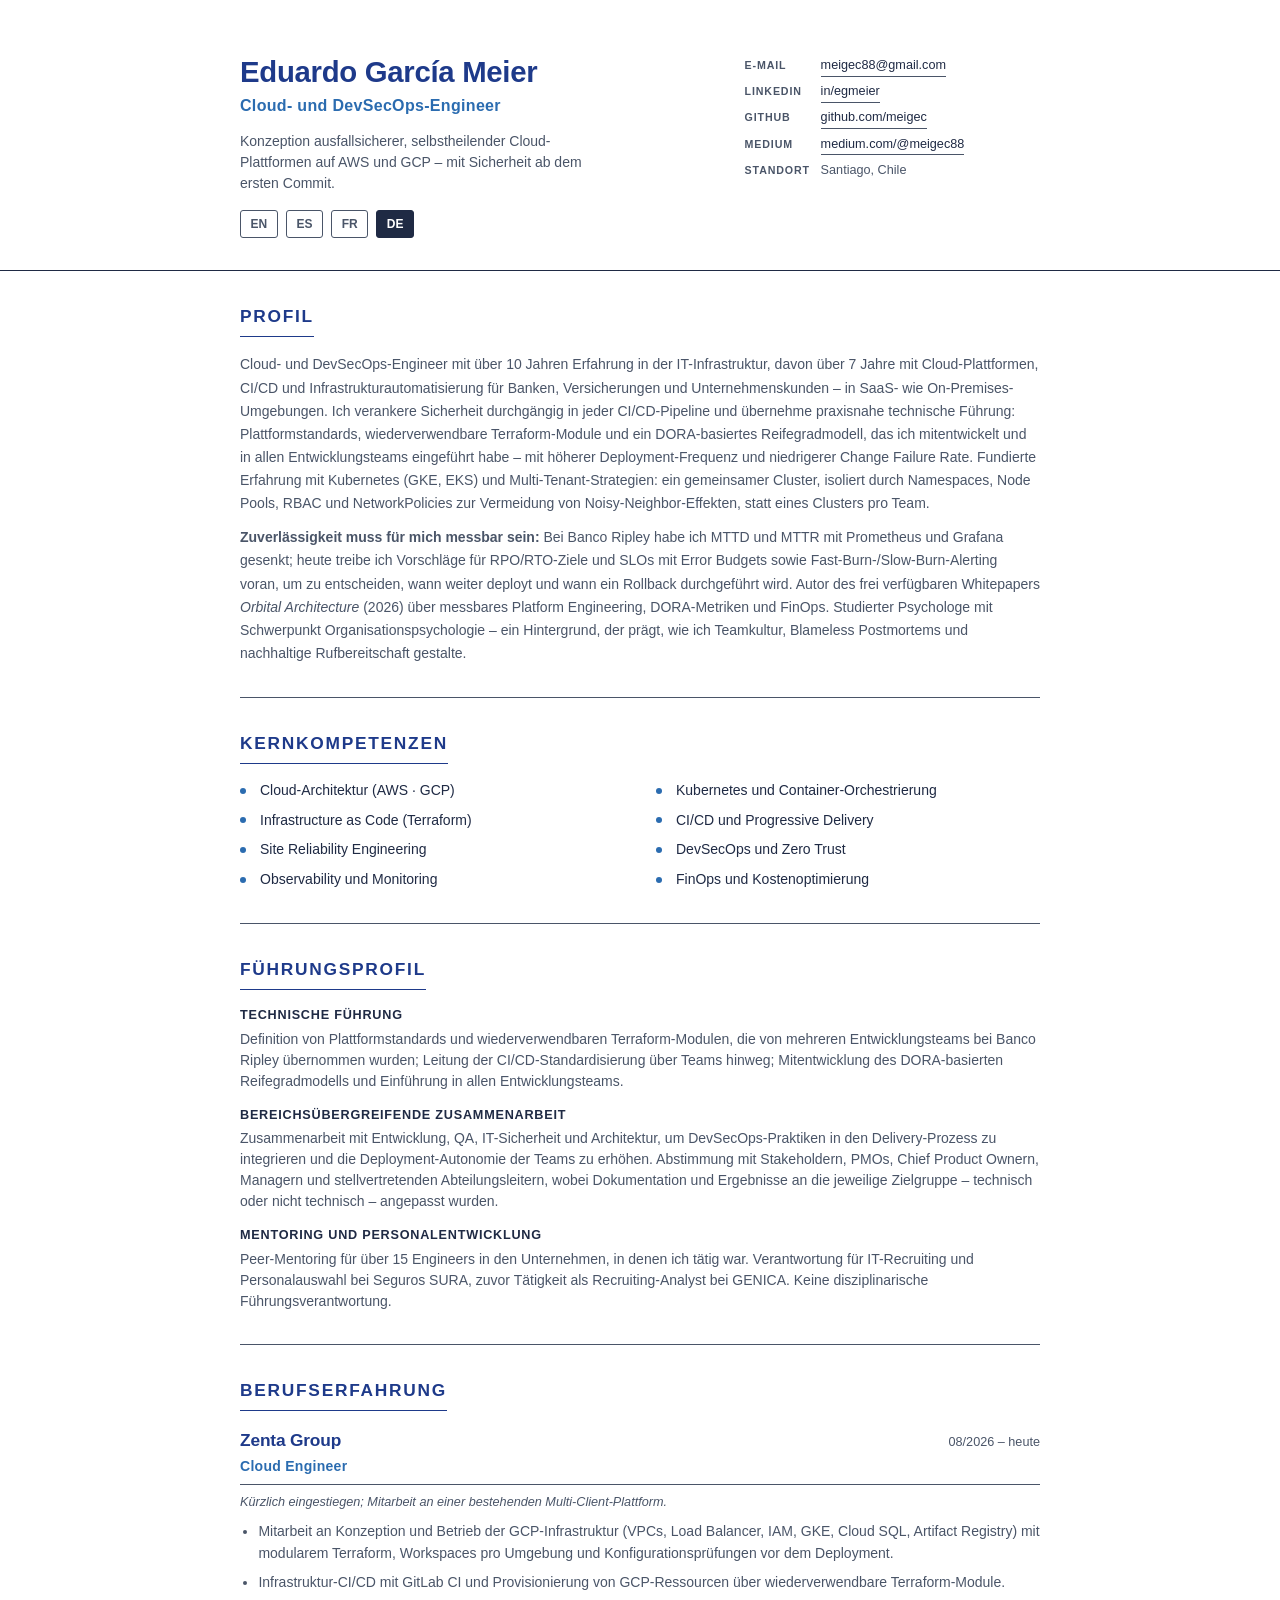
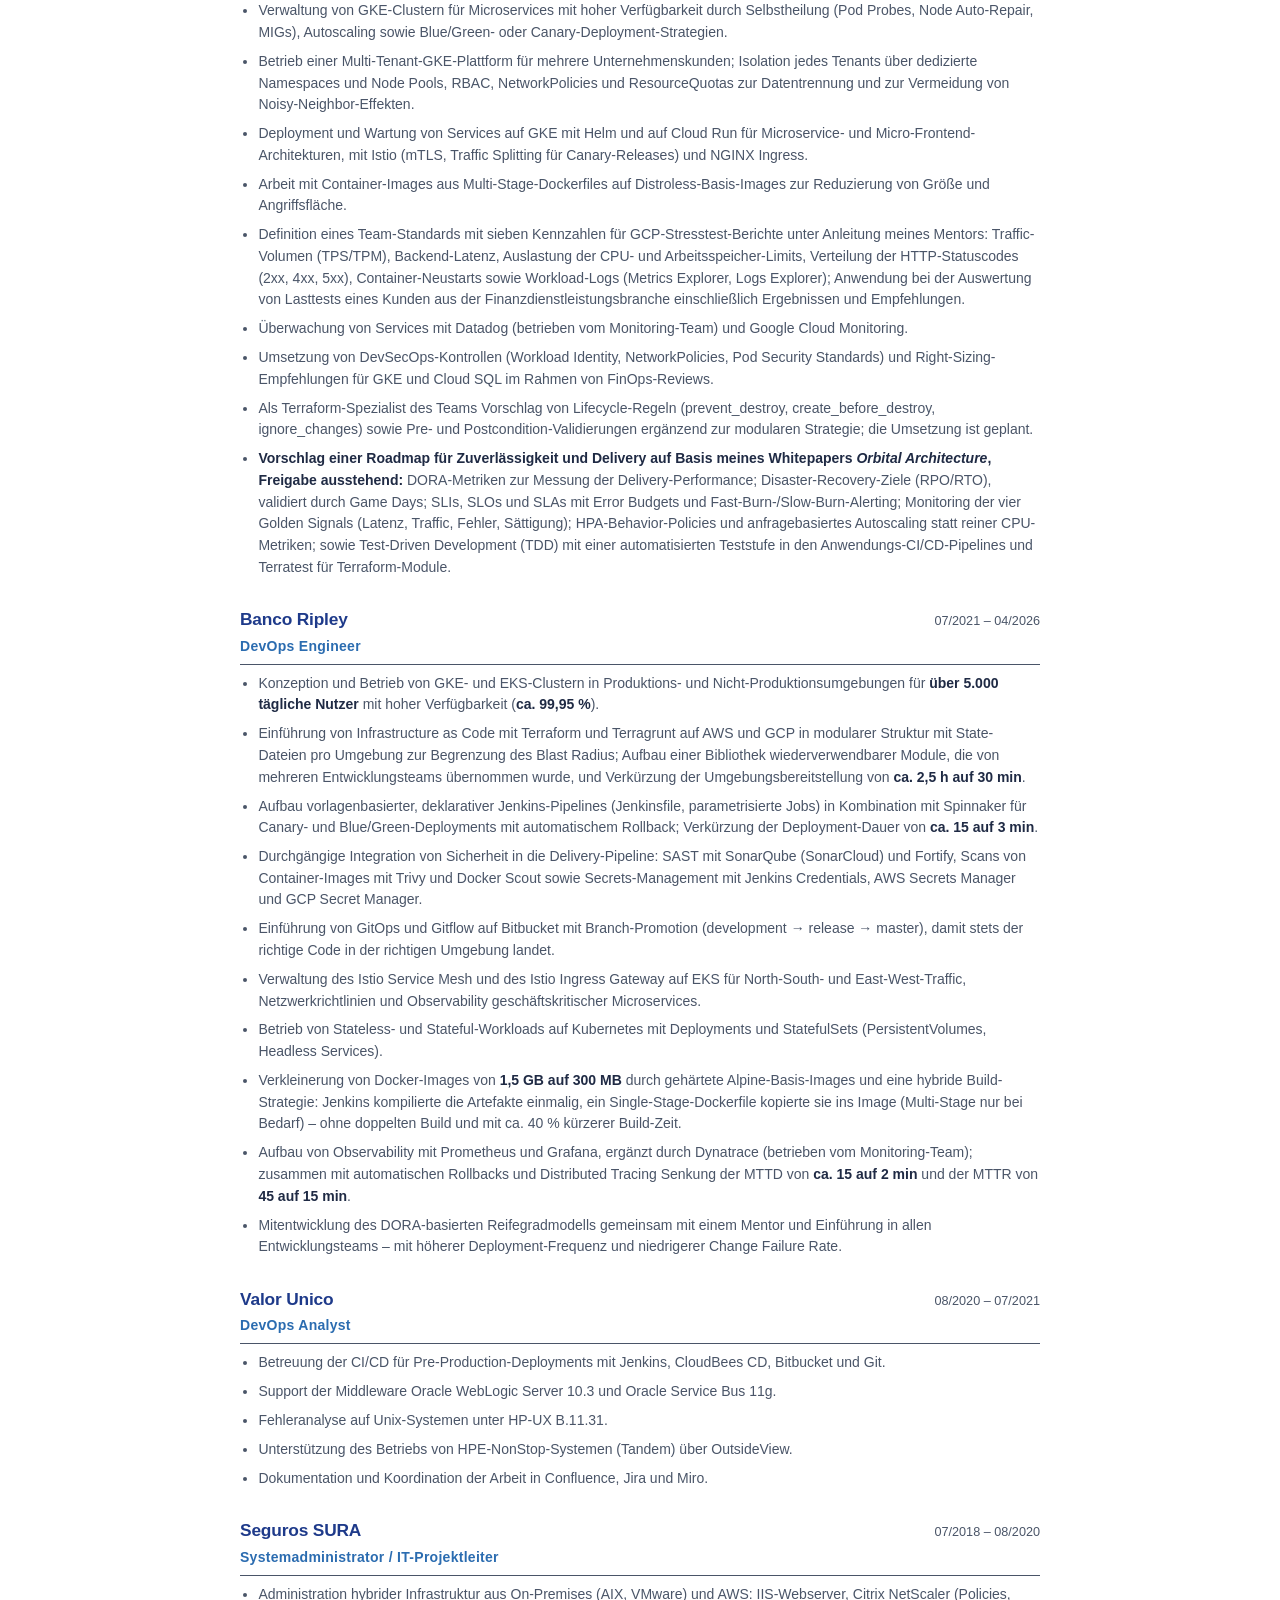
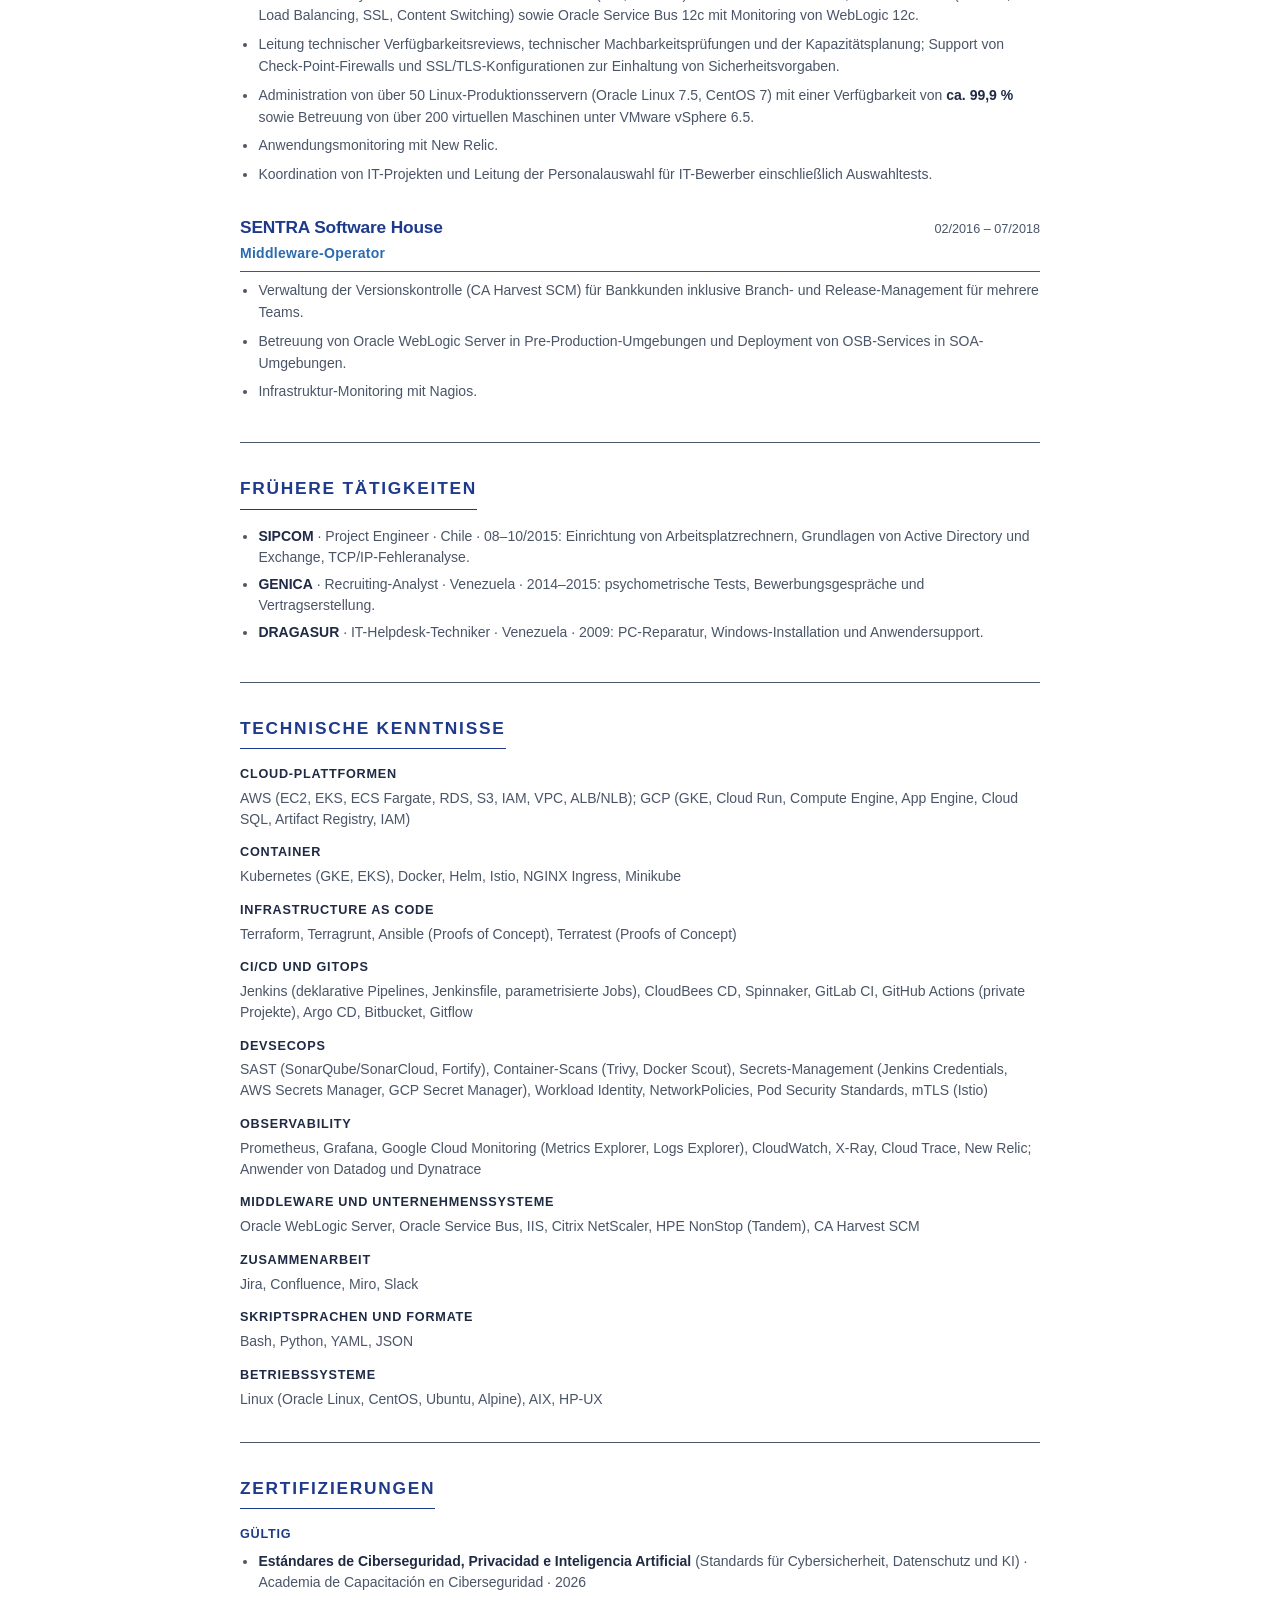
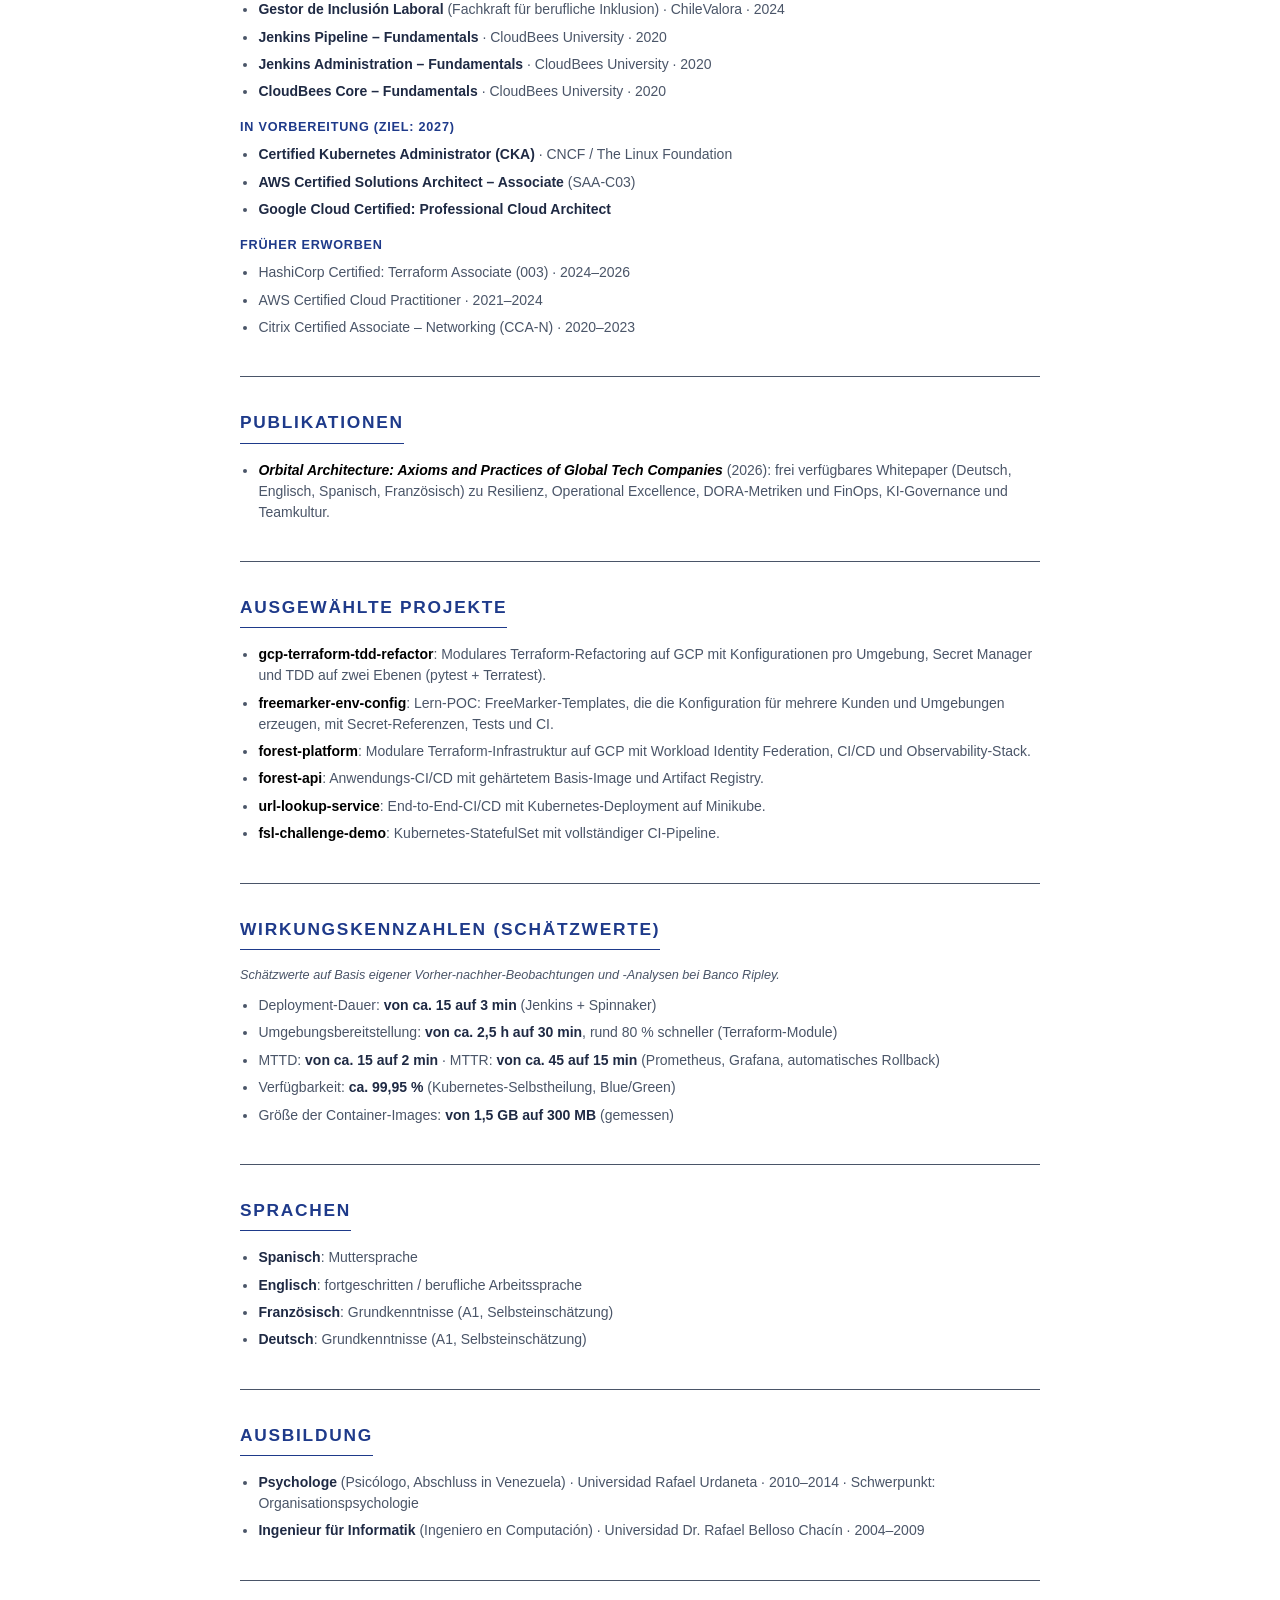
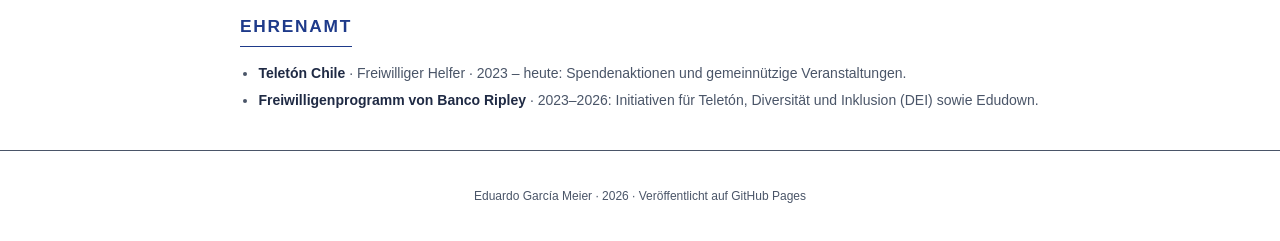
==== commit 91e02f07: "content(cv): bold lead-in for the reliability paragraph Co-Authored-By: Claude Opus 5.5 <noreply@ant" ====
--- a/de.html
+++ b/de.html
@@ -46,7 +46,7 @@
       Cloud- und DevSecOps-Engineer mit über 10 Jahren Erfahrung in der IT-Infrastruktur, davon über 7 Jahre mit Cloud-Plattformen, CI/CD und Infrastrukturautomatisierung für Banken, Versicherungen und Unternehmenskunden – in SaaS- wie On-Premises-Umgebungen. Ich verankere Sicherheit durchgängig in jeder CI/CD-Pipeline und übernehme praxisnahe technische Führung: Plattformstandards, wiederverwendbare Terraform-Module und ein DORA-basiertes Reifegradmodell, das ich mitentwickelt und in allen Entwicklungsteams eingeführt habe – mit höherer Deployment-Frequenz und niedrigerer Change Failure Rate. Fundierte Erfahrung mit Kubernetes (GKE, EKS) und Multi-Tenant-Strategien: ein gemeinsamer Cluster, isoliert durch Namespaces, Node Pools, RBAC und NetworkPolicies zur Vermeidung von Noisy-Neighbor-Effekten, statt eines Clusters pro Team.
     </p>
     <p class="summary">
-      Zuverlässigkeit muss für mich messbar sein: Bei Banco Ripley habe ich MTTD und MTTR mit Prometheus und Grafana gesenkt; heute treibe ich Vorschläge für RPO/RTO-Ziele und SLOs mit Error Budgets sowie Fast-Burn-/Slow-Burn-Alerting voran, um zu entscheiden, wann weiter deployt und wann ein Rollback durchgeführt wird. Autor des frei verfügbaren Whitepapers <em>Orbital Architecture</em> (2026) über messbares Platform Engineering, DORA-Metriken und FinOps. Studierter Psychologe mit Schwerpunkt Organisationspsychologie – ein Hintergrund, der prägt, wie ich Teamkultur, Blameless Postmortems und nachhaltige Rufbereitschaft gestalte.
+      <strong>Zuverlässigkeit muss für mich messbar sein:</strong> Bei Banco Ripley habe ich MTTD und MTTR mit Prometheus und Grafana gesenkt; heute treibe ich Vorschläge für RPO/RTO-Ziele und SLOs mit Error Budgets sowie Fast-Burn-/Slow-Burn-Alerting voran, um zu entscheiden, wann weiter deployt und wann ein Rollback durchgeführt wird. Autor des frei verfügbaren Whitepapers <em>Orbital Architecture</em> (2026) über messbares Platform Engineering, DORA-Metriken und FinOps. Studierter Psychologe mit Schwerpunkt Organisationspsychologie – ein Hintergrund, der prägt, wie ich Teamkultur, Blameless Postmortems und nachhaltige Rufbereitschaft gestalte.
     </p>
   </section>
 
--- a/styles.css
+++ b/styles.css
@@ -265,7 +265,7 @@
 }
 
 .projects a {
-  color: var(--accent);
+  color: #000;
   font-weight: 600;
   text-decoration: none;
   border-bottom: 1px solid transparent;
@@ -374,21 +374,32 @@
 }
 
 @media print {
-  @page { size: A4; margin: 1.2cm 1.4cm; }
+  @page { size: A4; margin: 1.1cm 1.3cm; }
   html, body { -webkit-print-color-adjust: exact; print-color-adjust: exact; }
-  body { font-size: 10pt; color: #000; background: #fff; }
-  .hero { padding: 0 0 0.75rem; border-bottom: 1.5px solid #000; }
-  .section { padding: 0.85rem 0; border-bottom: 1px solid #4A5568; }
-  .section h2 { font-size: 12pt; break-after: avoid; page-break-after: avoid; }
-  .subhead, .job-header { break-after: avoid; page-break-after: avoid; }
-  .job, .job li, .certs li, .skills dd, .earlier li, .edu-list li, .volunteer li, .metrics li, .projects li {
+  body { font-size: 9.5pt; line-height: 1.4; color: #000; background: #fff; }
+  .container { padding: 0; max-width: 100%; }
+  .hero { padding: 0 0 0.6rem; border-bottom: 1.5px solid var(--title); }
+  .hero h1 { font-size: 19pt; }
+  .role { font-size: 11pt; margin-bottom: 0.4rem; }
+  .section { padding: 0.6rem 0; border-bottom: 1px solid #4A5568; }
+  .section h2 { font-size: 11.5pt; margin-bottom: 0.55rem; break-after: avoid; page-break-after: avoid; }
+  .summary, .job li, .skills dd, .certs li, .projects li, .metrics li, .languages li,
+  .earlier li, .edu-list li, .volunteer li, .competencies li { font-size: 9.5pt; }
+  .summary + .summary { margin-top: 0.45rem; }
+  .job { margin-bottom: 0.9rem; }
+  .job li { margin-bottom: 0.25rem; }
+  .job-header h3 { font-size: 11.5pt; }
+  .skills dt { margin-top: 0.5rem; }
+  /* Long jobs may continue on the next page; headings stay with their first line,
+     and single bullets or entries are never split. */
+  .section h2, .subhead, .job-header { break-after: avoid; page-break-after: avoid; }
+  .job li, .certs li, .skills dt, .skills dd, .earlier li, .edu-list li, .volunteer li,
+  .metrics li, .projects li, .languages li {
     break-inside: avoid;
     page-break-inside: avoid;
   }
+  .skills dt { break-after: avoid; page-break-after: avoid; }
   .footer { display: none; }
   .lang-switch { display: none; }
   a { color: #000; border: none; text-decoration: none; }
-  .container { padding: 0; max-width: 100%; }
-  .role { font-size: 11pt; }
-  .job-header h3 { font-size: 12pt; }
-}
+}
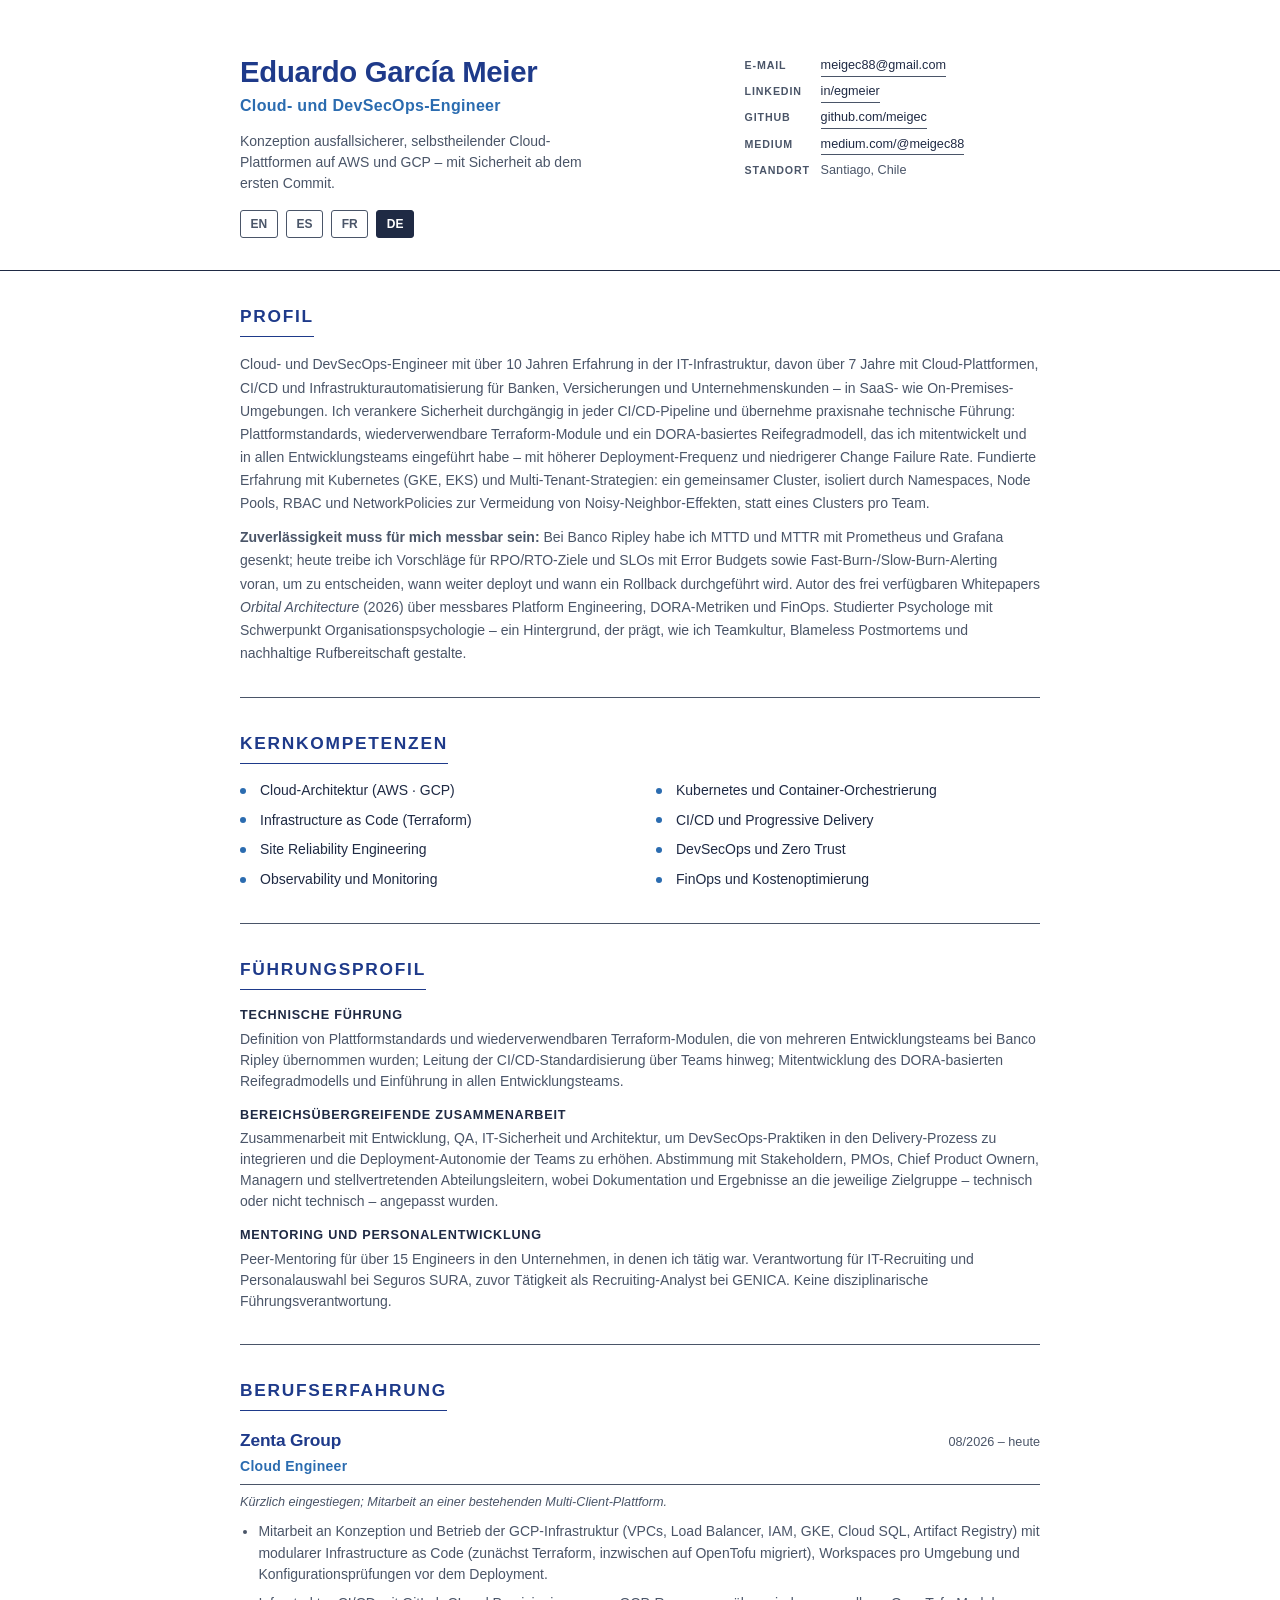
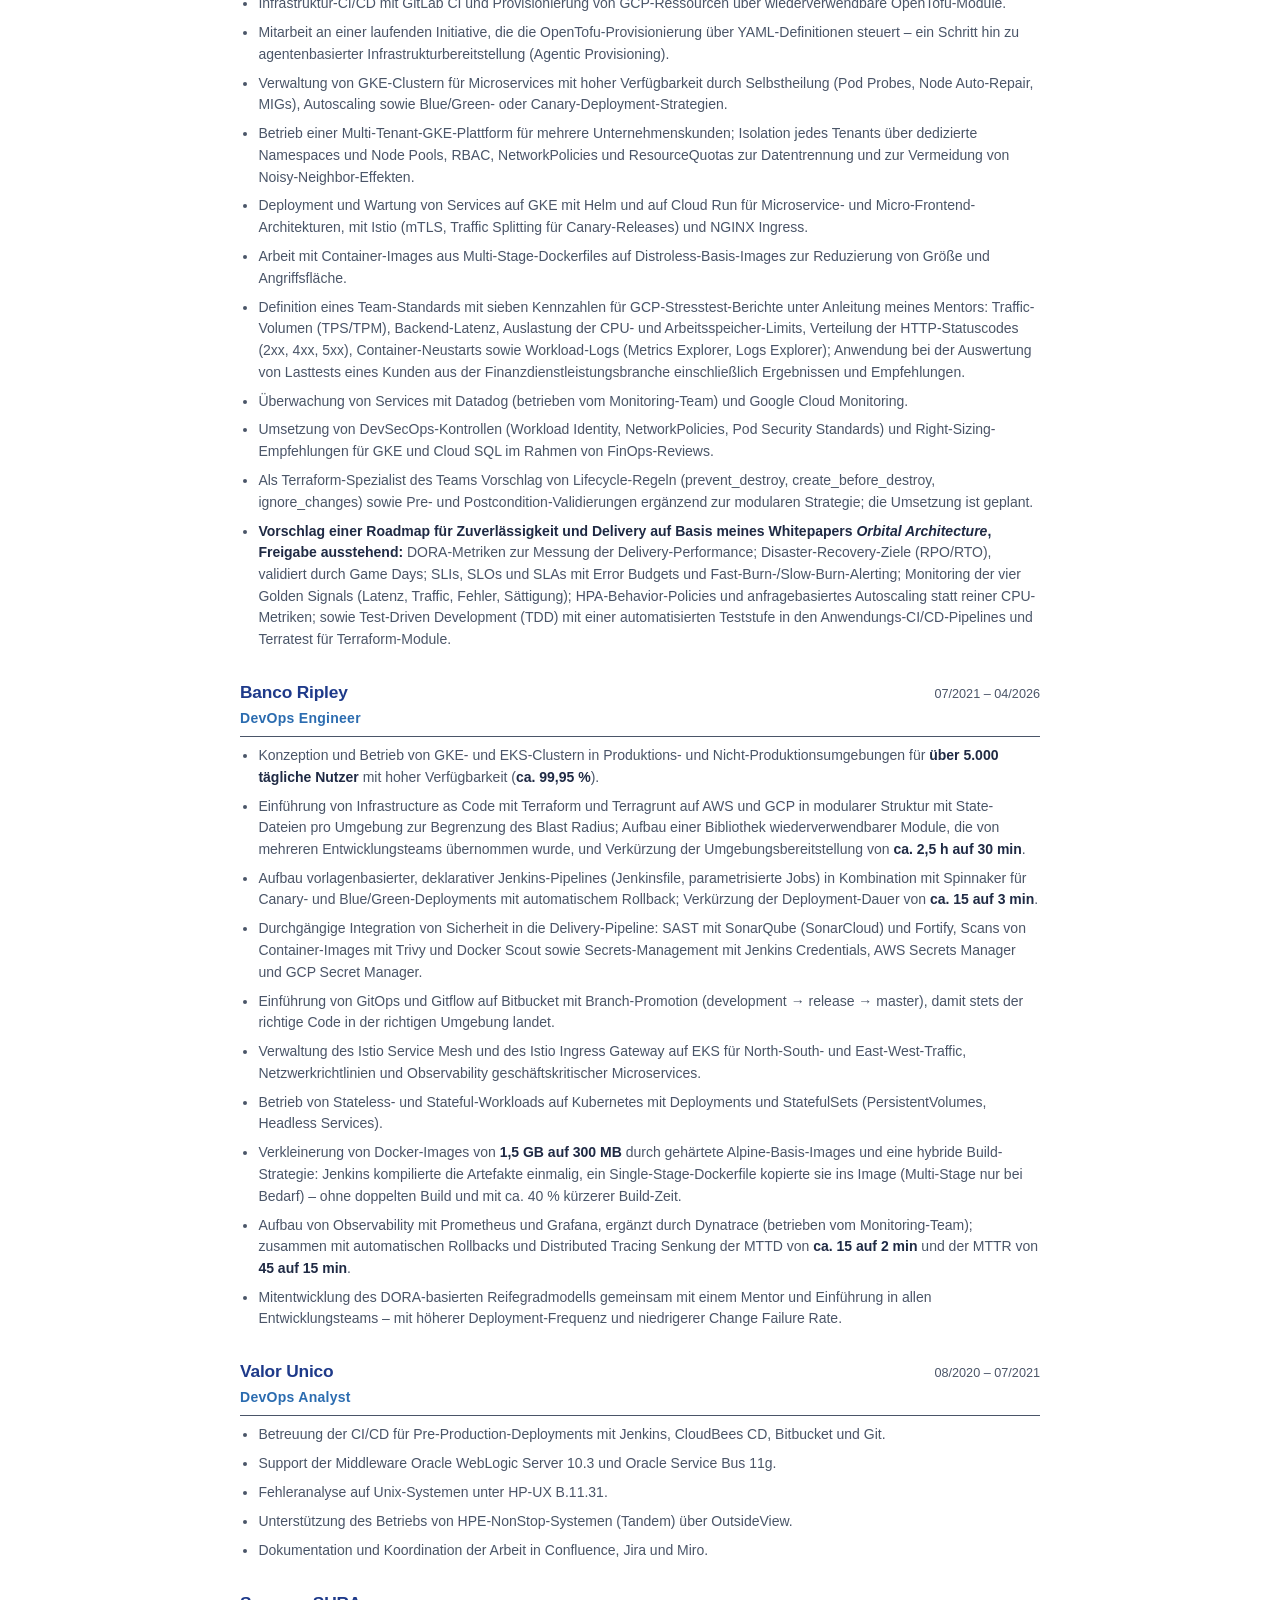
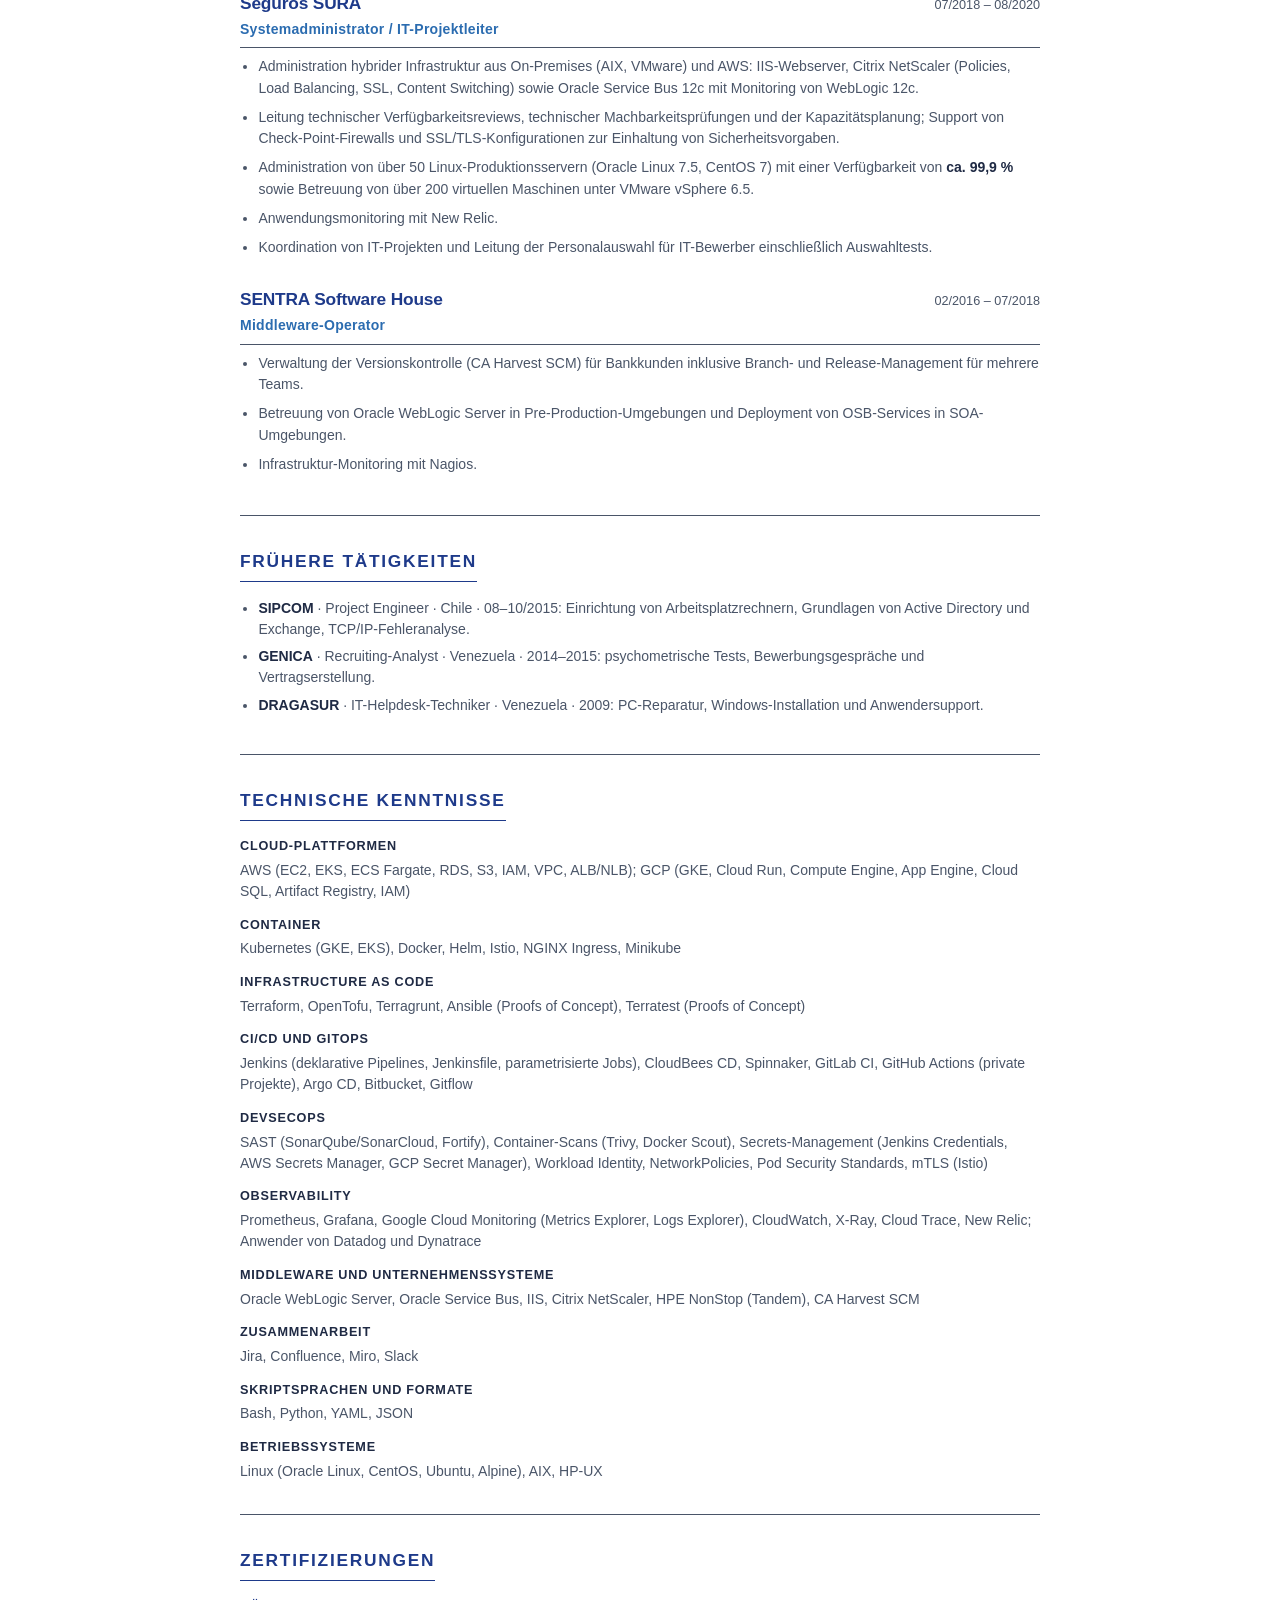
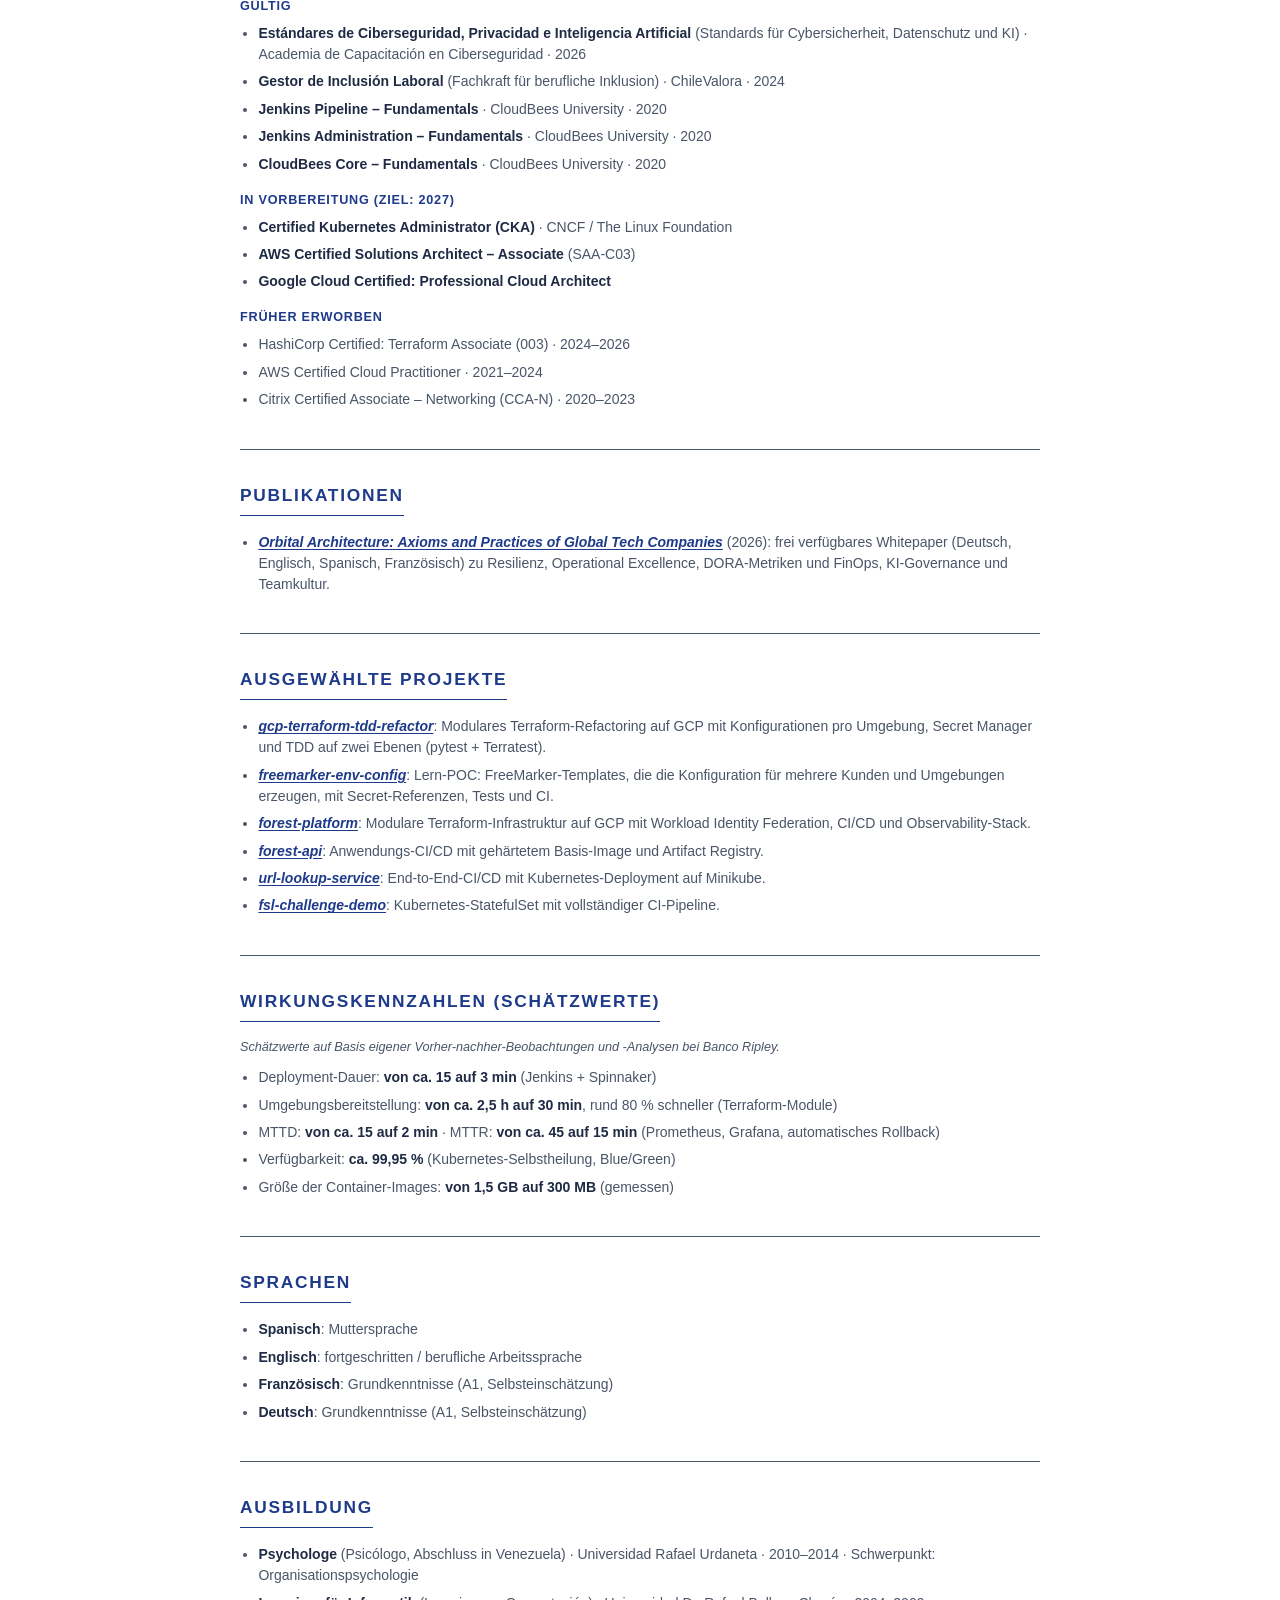
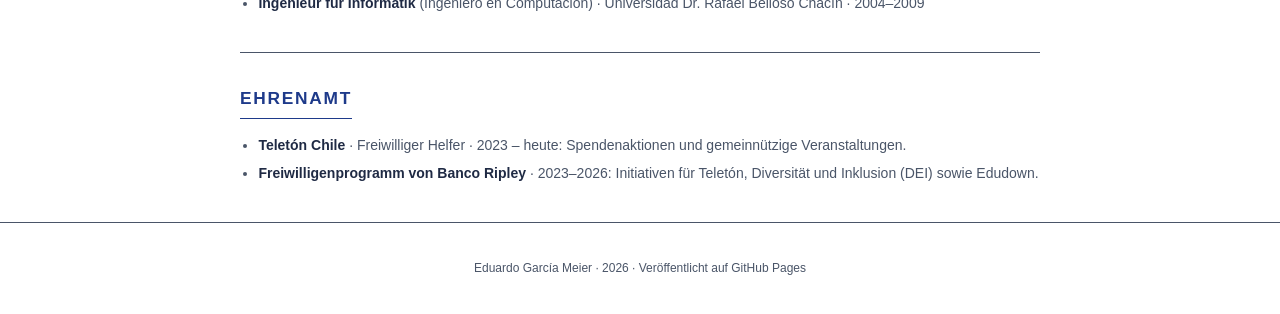
==== commit efc7e7f2: "content(cv): OpenTofu at Zenta and YAML-driven provisioning initiative Co-Authored-By: Claude Opus 5" ====
--- a/de.html
+++ b/de.html
@@ -89,8 +89,9 @@
       </header>
       <p class="job-note">Kürzlich eingestiegen; Mitarbeit an einer bestehenden Multi-Client-Plattform.</p>
       <ul>
-        <li>Mitarbeit an Konzeption und Betrieb der GCP-Infrastruktur (VPCs, Load Balancer, IAM, GKE, Cloud SQL, Artifact Registry) mit modularem Terraform, Workspaces pro Umgebung und Konfigurationsprüfungen vor dem Deployment.</li>
-        <li>Infrastruktur-CI/CD mit GitLab CI und Provisionierung von GCP-Ressourcen über wiederverwendbare Terraform-Module.</li>
+        <li>Mitarbeit an Konzeption und Betrieb der GCP-Infrastruktur (VPCs, Load Balancer, IAM, GKE, Cloud SQL, Artifact Registry) mit modularer Infrastructure as Code (zunächst Terraform, inzwischen auf OpenTofu migriert), Workspaces pro Umgebung und Konfigurationsprüfungen vor dem Deployment.</li>
+        <li>Infrastruktur-CI/CD mit GitLab CI und Provisionierung von GCP-Ressourcen über wiederverwendbare OpenTofu-Module.</li>
+        <li>Mitarbeit an einer laufenden Initiative, die die OpenTofu-Provisionierung über YAML-Definitionen steuert – ein Schritt hin zu agentenbasierter Infrastrukturbereitstellung (Agentic Provisioning).</li>
         <li>Verwaltung von GKE-Clustern für Microservices mit hoher Verfügbarkeit durch Selbstheilung (Pod Probes, Node Auto-Repair, MIGs), Autoscaling sowie Blue/Green- oder Canary-Deployment-Strategien.</li>
         <li>Betrieb einer Multi-Tenant-GKE-Plattform für mehrere Unternehmenskunden; Isolation jedes Tenants über dedizierte Namespaces und Node Pools, RBAC, NetworkPolicies und ResourceQuotas zur Datentrennung und zur Vermeidung von Noisy-Neighbor-Effekten.</li>
         <li>Deployment und Wartung von Services auf GKE mit Helm und auf Cloud Run für Microservice- und Micro-Frontend-Architekturen, mit Istio (mTLS, Traffic Splitting für Canary-Releases) und NGINX Ingress.</li>
@@ -193,7 +194,7 @@
       <dt>Container</dt>
       <dd>Kubernetes (GKE, EKS), Docker, Helm, Istio, NGINX Ingress, Minikube</dd>
       <dt>Infrastructure as Code</dt>
-      <dd>Terraform, Terragrunt, Ansible (Proofs of Concept), Terratest (Proofs of Concept)</dd>
+      <dd>Terraform, OpenTofu, Terragrunt, Ansible (Proofs of Concept), Terratest (Proofs of Concept)</dd>
       <dt>CI/CD und GitOps</dt>
       <dd>Jenkins (deklarative Pipelines, Jenkinsfile, parametrisierte Jobs), CloudBees CD, Spinnaker, GitLab CI, GitHub Actions (private Projekte), Argo CD, Bitbucket, Gitflow</dd>
       <dt>DevSecOps</dt>
--- a/styles.css
+++ b/styles.css
@@ -265,14 +265,15 @@
 }
 
 .projects a {
-  color: #000;
+  color: var(--title);
   font-weight: 600;
-  text-decoration: none;
-  border-bottom: 1px solid transparent;
-  transition: border-color 0.15s;
-}
-
-.projects a:hover { border-color: var(--accent); }
+  font-style: italic;
+  text-decoration: underline;
+  text-underline-offset: 2px;
+  transition: color 0.15s;
+}
+
+.projects a:hover { color: var(--accent); }
 
 .edu {
   margin: 0;
@@ -402,4 +403,6 @@
   .footer { display: none; }
   .lang-switch { display: none; }
   a { color: #000; border: none; text-decoration: none; }
-}
+  /* Project and publication links keep their link look in the PDF. */
+  .projects a { color: var(--title); text-decoration: underline; }
+}
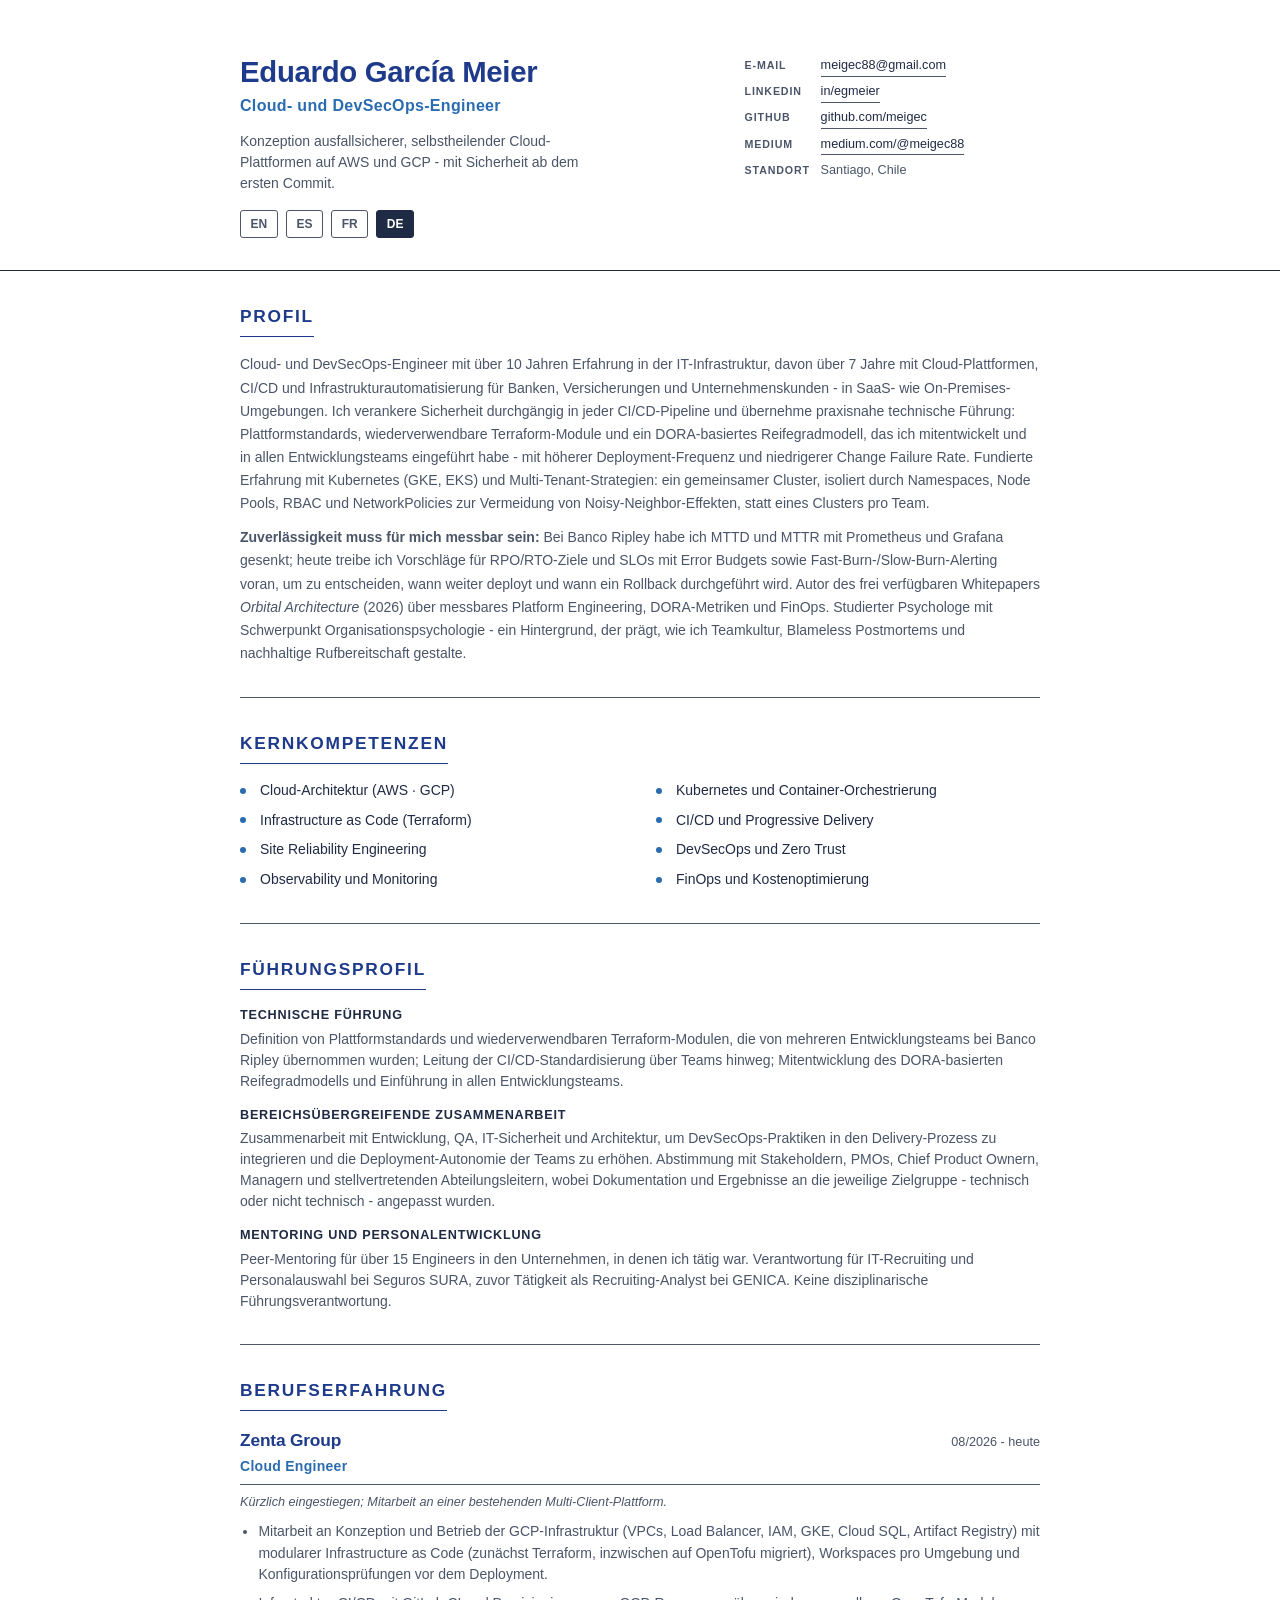
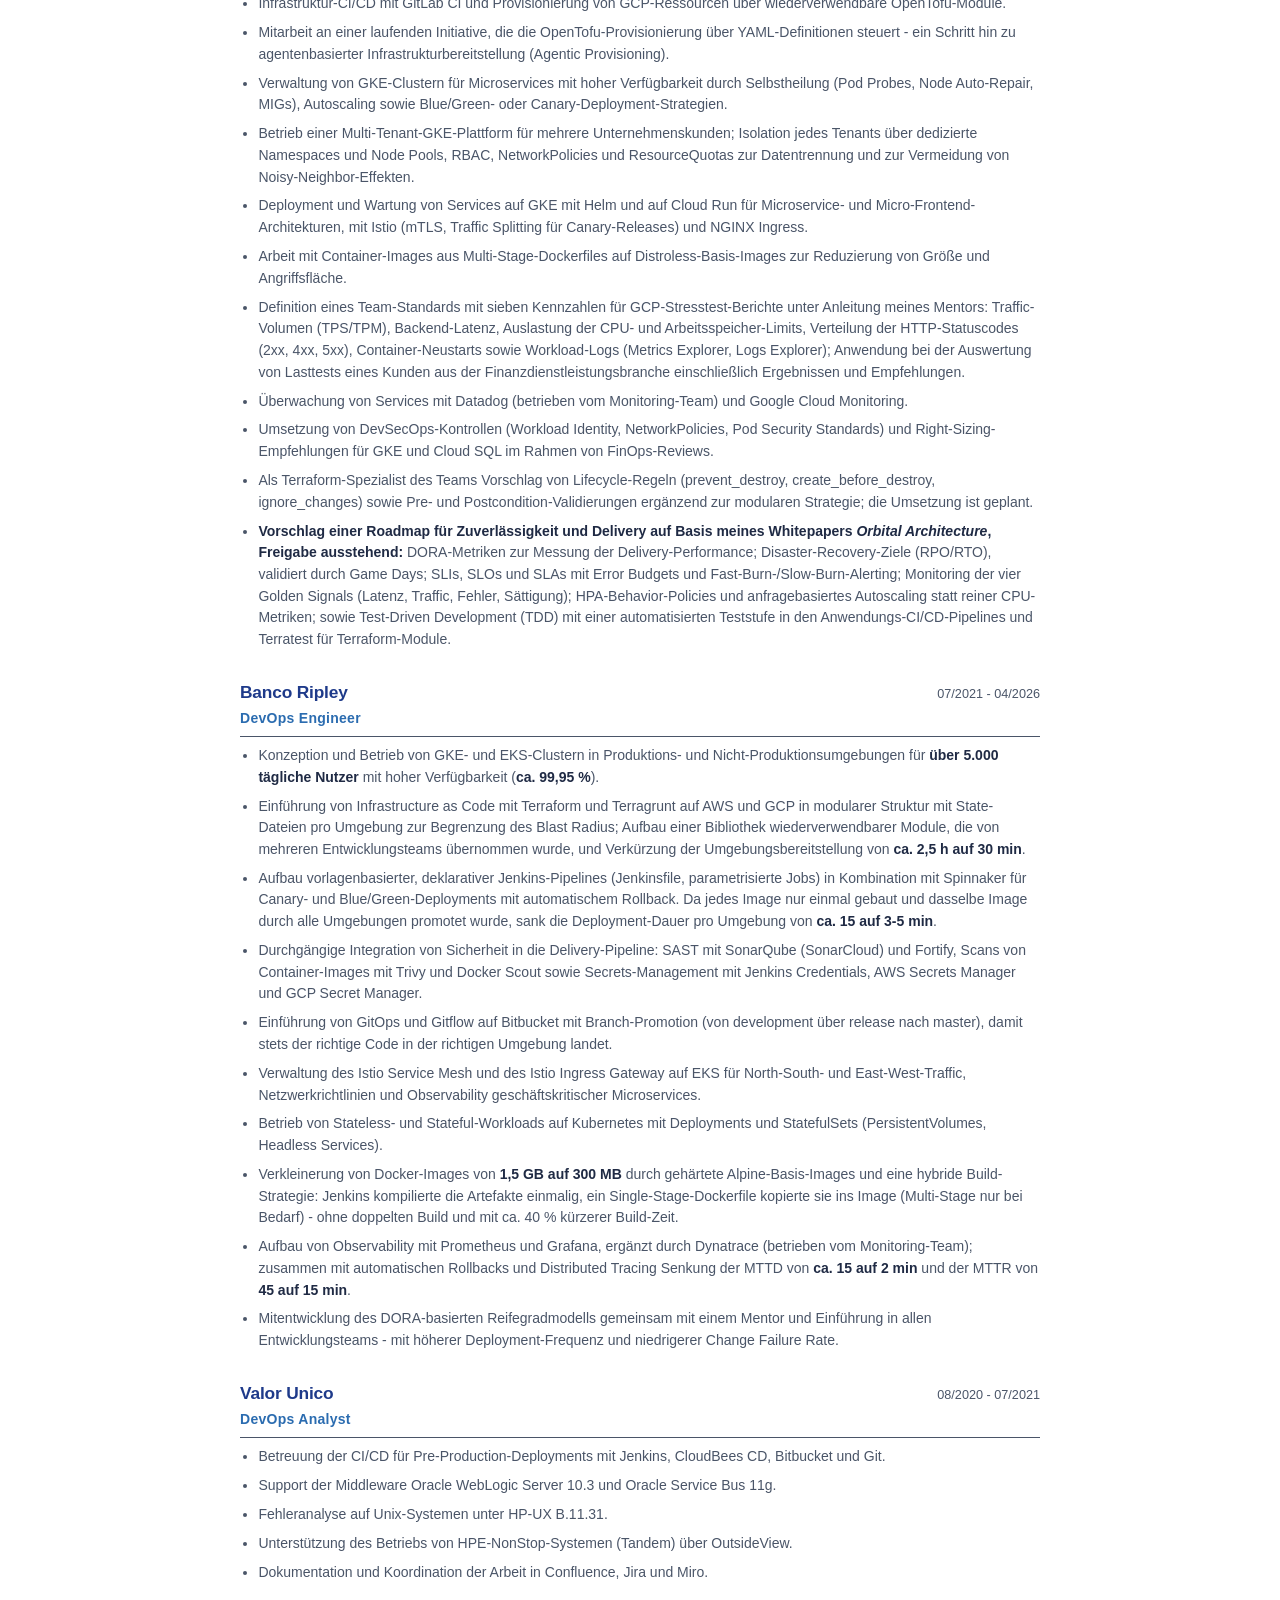
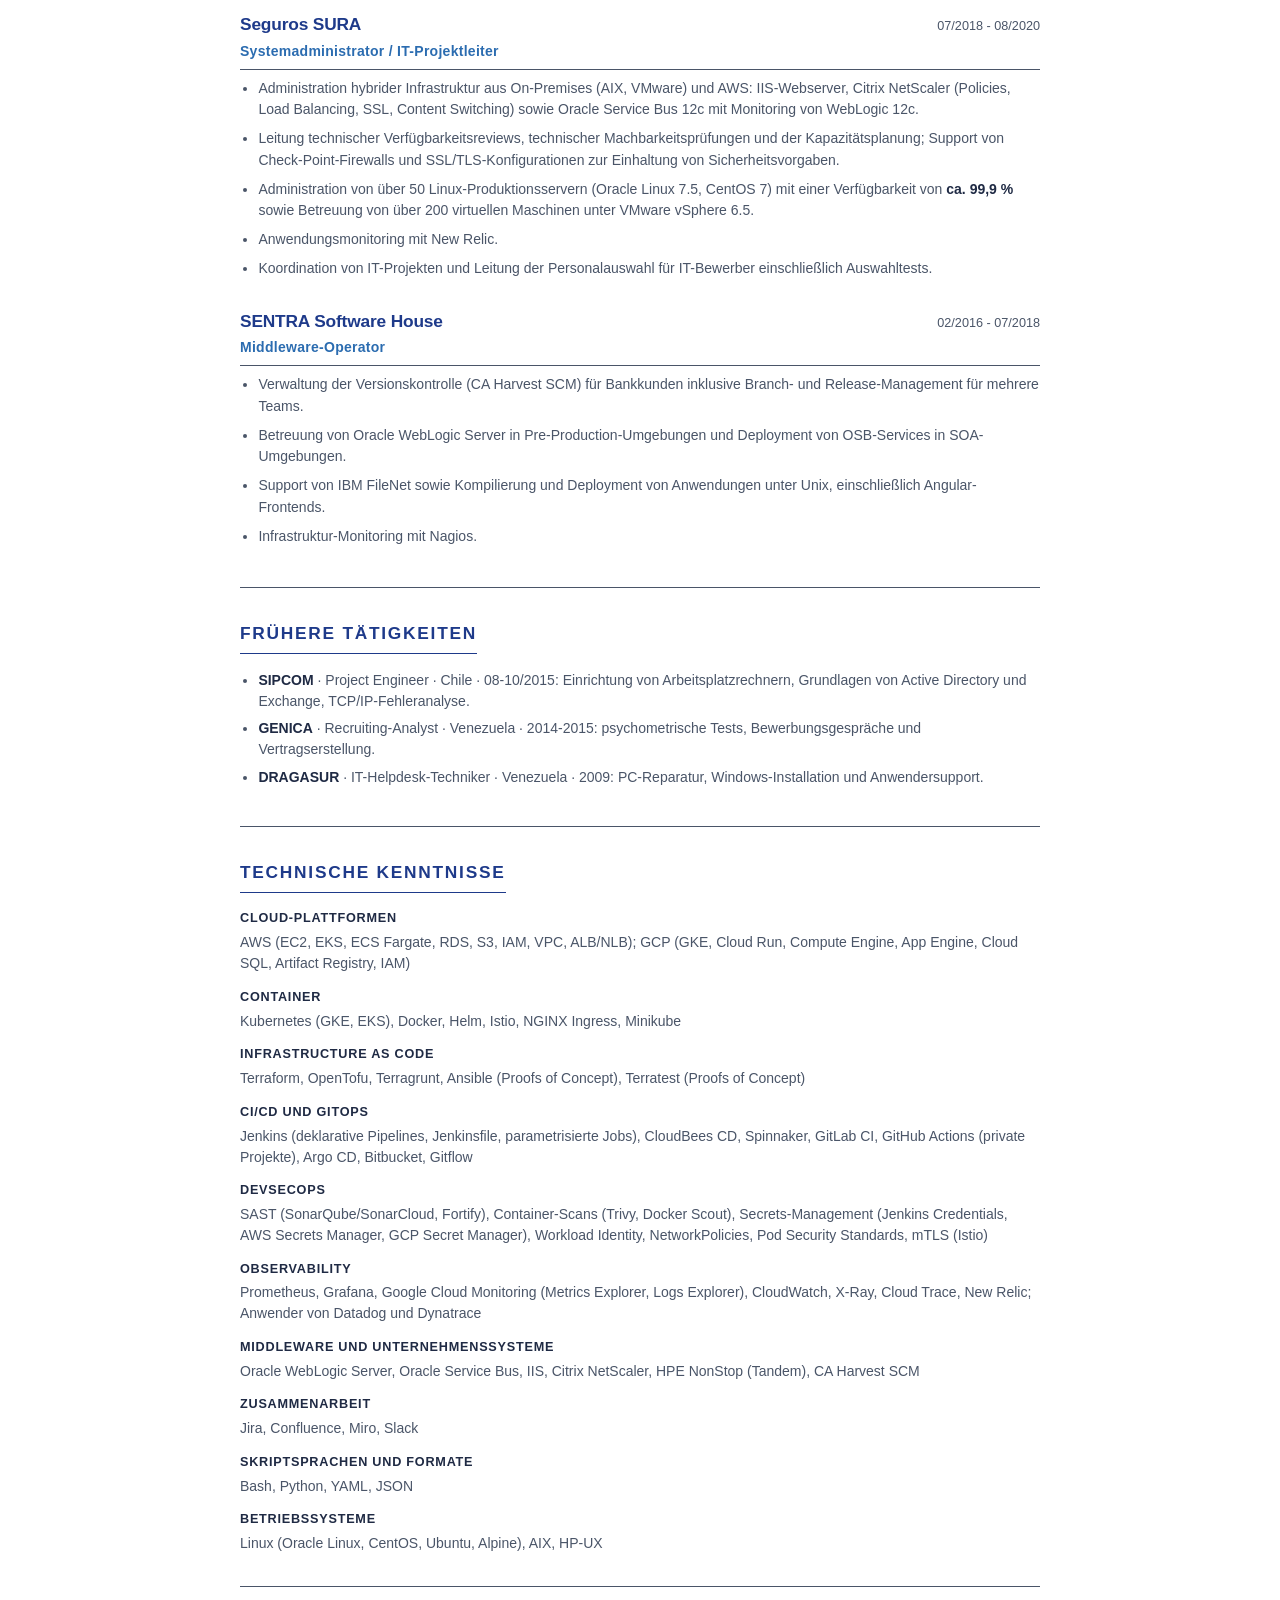
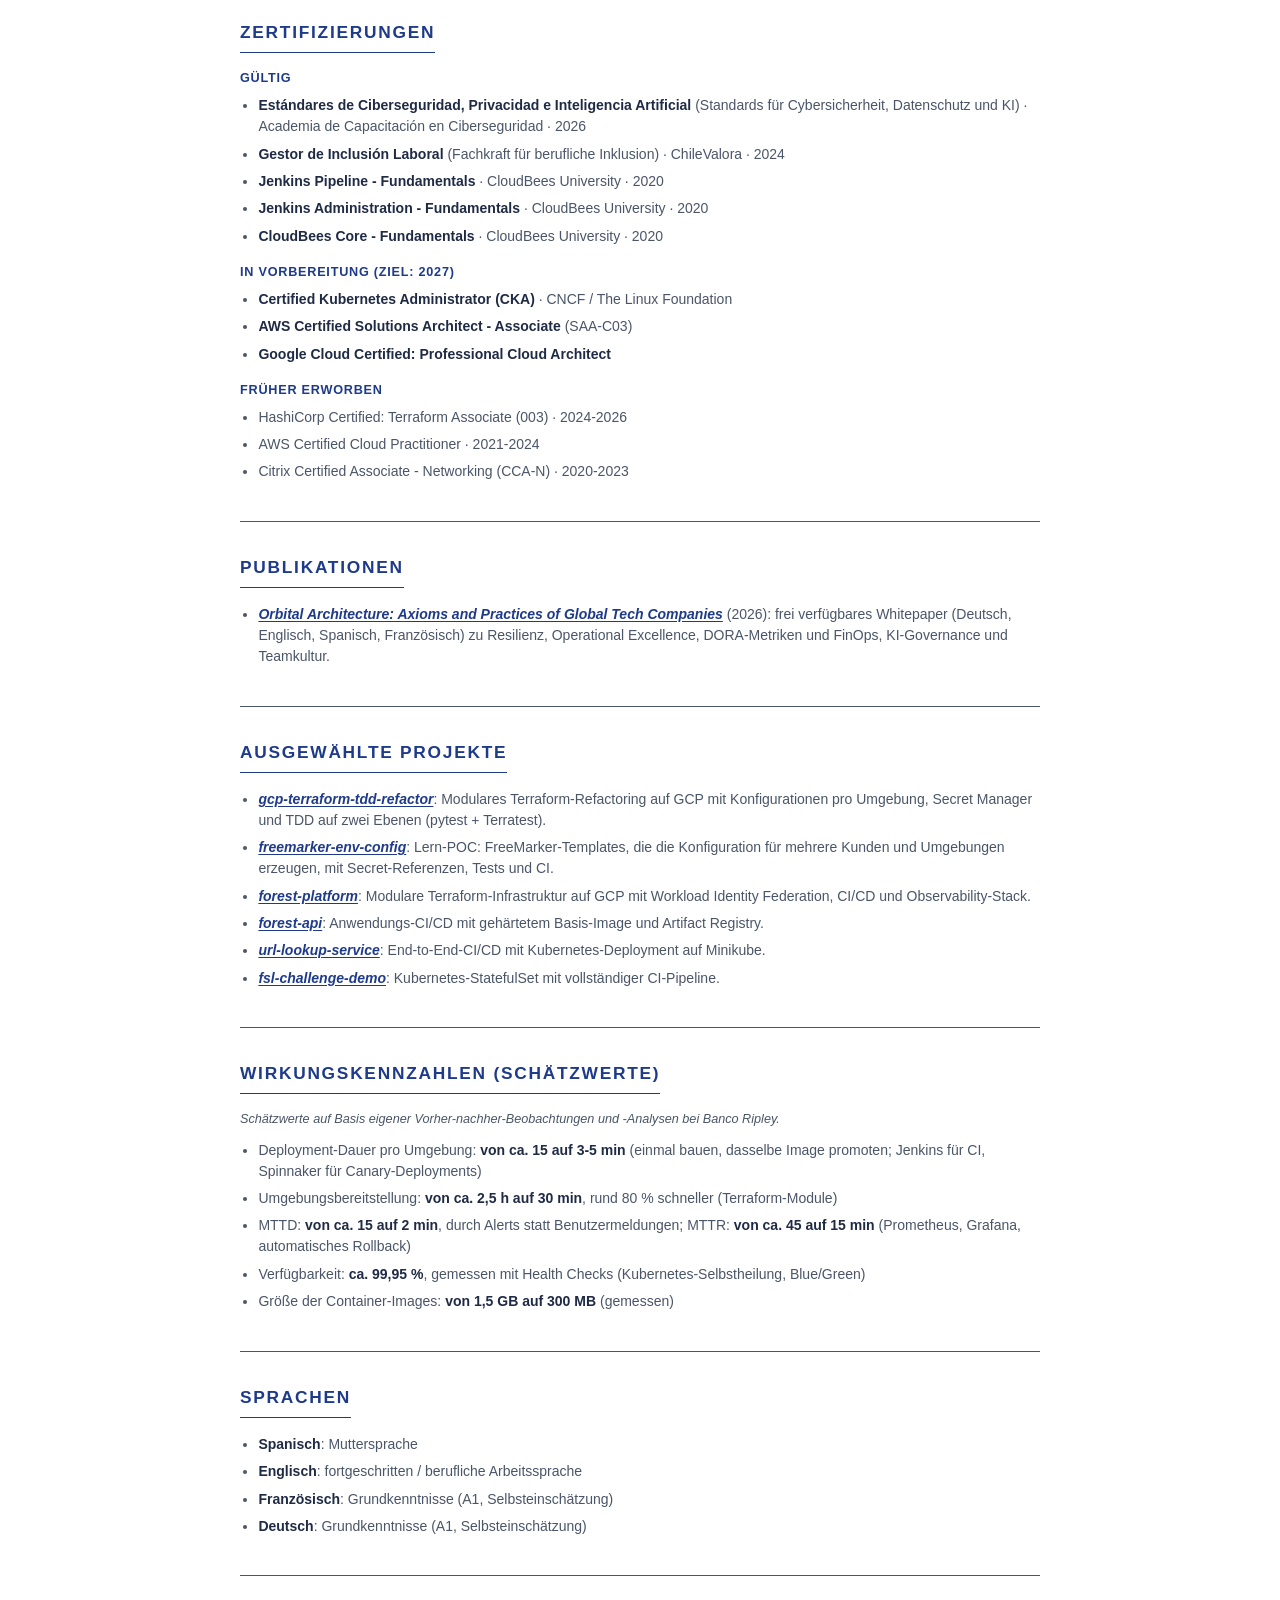
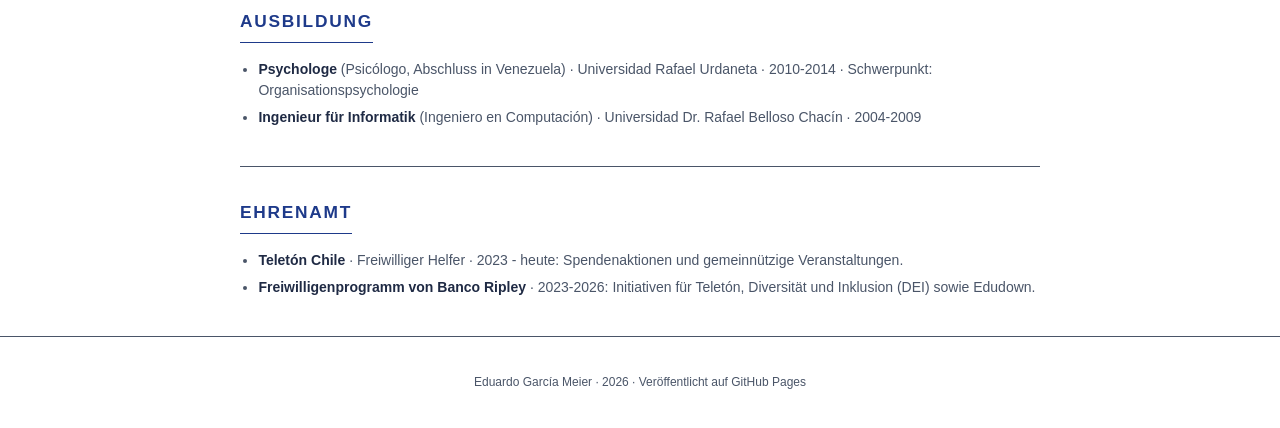
==== commit 10304b74: "content(cv): clearer impact metrics, SENTRA FileNet bullet, simple hyphens - Deployment time per env" ====
--- a/de.html
+++ b/de.html
@@ -3,11 +3,11 @@
 <head>
 <meta charset="UTF-8">
 <meta name="viewport" content="width=device-width, initial-scale=1.0">
-<title>Eduardo García Meier — Cloud- und DevSecOps-Engineer</title>
+<title>Eduardo García Meier - Cloud- und DevSecOps-Engineer</title>
 <meta name="description" content="Cloud- und DevSecOps-Engineer mit über 10 Jahren Erfahrung in der IT-Infrastruktur, davon über 7 Jahre mit Cloud-Plattformen (AWS, GCP), CI/CD und Infrastrukturautomatisierung für Banken, Versicherungen und Unternehmenskunden.">
 <meta name="author" content="Eduardo García Meier">
-<meta property="og:title" content="Eduardo García Meier — Cloud- und DevSecOps-Engineer">
-<meta property="og:description" content="Konzeption ausfallsicherer, selbstheilender Cloud-Plattformen auf AWS und GCP – mit Sicherheit ab dem ersten Commit.">
+<meta property="og:title" content="Eduardo García Meier - Cloud- und DevSecOps-Engineer">
+<meta property="og:description" content="Konzeption ausfallsicherer, selbstheilender Cloud-Plattformen auf AWS und GCP - mit Sicherheit ab dem ersten Commit.">
 <meta property="og:type" content="profile">
 <link rel="stylesheet" href="styles.css">
 </head>
@@ -19,7 +19,7 @@
       <div class="hero-main">
         <h1>Eduardo García Meier</h1>
         <p class="role">Cloud- und DevSecOps-Engineer</p>
-        <p class="tagline">Konzeption ausfallsicherer, selbstheilender Cloud-Plattformen auf AWS und GCP – mit Sicherheit ab dem ersten Commit.</p>
+        <p class="tagline">Konzeption ausfallsicherer, selbstheilender Cloud-Plattformen auf AWS und GCP - mit Sicherheit ab dem ersten Commit.</p>
         <nav class="lang-switch">
           <a href="index.html">EN</a>
           <a href="es.html">ES</a>
@@ -43,10 +43,10 @@
   <section class="section">
     <h2>Profil</h2>
     <p class="summary">
-      Cloud- und DevSecOps-Engineer mit über 10 Jahren Erfahrung in der IT-Infrastruktur, davon über 7 Jahre mit Cloud-Plattformen, CI/CD und Infrastrukturautomatisierung für Banken, Versicherungen und Unternehmenskunden – in SaaS- wie On-Premises-Umgebungen. Ich verankere Sicherheit durchgängig in jeder CI/CD-Pipeline und übernehme praxisnahe technische Führung: Plattformstandards, wiederverwendbare Terraform-Module und ein DORA-basiertes Reifegradmodell, das ich mitentwickelt und in allen Entwicklungsteams eingeführt habe – mit höherer Deployment-Frequenz und niedrigerer Change Failure Rate. Fundierte Erfahrung mit Kubernetes (GKE, EKS) und Multi-Tenant-Strategien: ein gemeinsamer Cluster, isoliert durch Namespaces, Node Pools, RBAC und NetworkPolicies zur Vermeidung von Noisy-Neighbor-Effekten, statt eines Clusters pro Team.
+      Cloud- und DevSecOps-Engineer mit über 10 Jahren Erfahrung in der IT-Infrastruktur, davon über 7 Jahre mit Cloud-Plattformen, CI/CD und Infrastrukturautomatisierung für Banken, Versicherungen und Unternehmenskunden - in SaaS- wie On-Premises-Umgebungen. Ich verankere Sicherheit durchgängig in jeder CI/CD-Pipeline und übernehme praxisnahe technische Führung: Plattformstandards, wiederverwendbare Terraform-Module und ein DORA-basiertes Reifegradmodell, das ich mitentwickelt und in allen Entwicklungsteams eingeführt habe - mit höherer Deployment-Frequenz und niedrigerer Change Failure Rate. Fundierte Erfahrung mit Kubernetes (GKE, EKS) und Multi-Tenant-Strategien: ein gemeinsamer Cluster, isoliert durch Namespaces, Node Pools, RBAC und NetworkPolicies zur Vermeidung von Noisy-Neighbor-Effekten, statt eines Clusters pro Team.
     </p>
     <p class="summary">
-      <strong>Zuverlässigkeit muss für mich messbar sein:</strong> Bei Banco Ripley habe ich MTTD und MTTR mit Prometheus und Grafana gesenkt; heute treibe ich Vorschläge für RPO/RTO-Ziele und SLOs mit Error Budgets sowie Fast-Burn-/Slow-Burn-Alerting voran, um zu entscheiden, wann weiter deployt und wann ein Rollback durchgeführt wird. Autor des frei verfügbaren Whitepapers <em>Orbital Architecture</em> (2026) über messbares Platform Engineering, DORA-Metriken und FinOps. Studierter Psychologe mit Schwerpunkt Organisationspsychologie – ein Hintergrund, der prägt, wie ich Teamkultur, Blameless Postmortems und nachhaltige Rufbereitschaft gestalte.
+      <strong>Zuverlässigkeit muss für mich messbar sein:</strong> Bei Banco Ripley habe ich MTTD und MTTR mit Prometheus und Grafana gesenkt; heute treibe ich Vorschläge für RPO/RTO-Ziele und SLOs mit Error Budgets sowie Fast-Burn-/Slow-Burn-Alerting voran, um zu entscheiden, wann weiter deployt und wann ein Rollback durchgeführt wird. Autor des frei verfügbaren Whitepapers <em>Orbital Architecture</em> (2026) über messbares Platform Engineering, DORA-Metriken und FinOps. Studierter Psychologe mit Schwerpunkt Organisationspsychologie - ein Hintergrund, der prägt, wie ich Teamkultur, Blameless Postmortems und nachhaltige Rufbereitschaft gestalte.
     </p>
   </section>
 
@@ -70,7 +70,7 @@
       <dt>Technische Führung</dt>
       <dd>Definition von Plattformstandards und wiederverwendbaren Terraform-Modulen, die von mehreren Entwicklungsteams bei Banco Ripley übernommen wurden; Leitung der CI/CD-Standardisierung über Teams hinweg; Mitentwicklung des DORA-basierten Reifegradmodells und Einführung in allen Entwicklungsteams.</dd>
       <dt>Bereichsübergreifende Zusammenarbeit</dt>
-      <dd>Zusammenarbeit mit Entwicklung, QA, IT-Sicherheit und Architektur, um DevSecOps-Praktiken in den Delivery-Prozess zu integrieren und die Deployment-Autonomie der Teams zu erhöhen. Abstimmung mit Stakeholdern, PMOs, Chief Product Ownern, Managern und stellvertretenden Abteilungsleitern, wobei Dokumentation und Ergebnisse an die jeweilige Zielgruppe – technisch oder nicht technisch – angepasst wurden.</dd>
+      <dd>Zusammenarbeit mit Entwicklung, QA, IT-Sicherheit und Architektur, um DevSecOps-Praktiken in den Delivery-Prozess zu integrieren und die Deployment-Autonomie der Teams zu erhöhen. Abstimmung mit Stakeholdern, PMOs, Chief Product Ownern, Managern und stellvertretenden Abteilungsleitern, wobei Dokumentation und Ergebnisse an die jeweilige Zielgruppe - technisch oder nicht technisch - angepasst wurden.</dd>
       <dt>Mentoring und Personalentwicklung</dt>
       <dd>Peer-Mentoring für über 15 Engineers in den Unternehmen, in denen ich tätig war. Verantwortung für IT-Recruiting und Personalauswahl bei Seguros SURA, zuvor Tätigkeit als Recruiting-Analyst bei GENICA. Keine disziplinarische Führungsverantwortung.</dd>
     </dl>
@@ -85,13 +85,13 @@
           <h3>Zenta Group</h3>
           <p class="job-title">Cloud Engineer</p>
         </div>
-        <span class="dates">08/2026 – heute</span>
+        <span class="dates">08/2026 - heute</span>
       </header>
       <p class="job-note">Kürzlich eingestiegen; Mitarbeit an einer bestehenden Multi-Client-Plattform.</p>
       <ul>
         <li>Mitarbeit an Konzeption und Betrieb der GCP-Infrastruktur (VPCs, Load Balancer, IAM, GKE, Cloud SQL, Artifact Registry) mit modularer Infrastructure as Code (zunächst Terraform, inzwischen auf OpenTofu migriert), Workspaces pro Umgebung und Konfigurationsprüfungen vor dem Deployment.</li>
         <li>Infrastruktur-CI/CD mit GitLab CI und Provisionierung von GCP-Ressourcen über wiederverwendbare OpenTofu-Module.</li>
-        <li>Mitarbeit an einer laufenden Initiative, die die OpenTofu-Provisionierung über YAML-Definitionen steuert – ein Schritt hin zu agentenbasierter Infrastrukturbereitstellung (Agentic Provisioning).</li>
+        <li>Mitarbeit an einer laufenden Initiative, die die OpenTofu-Provisionierung über YAML-Definitionen steuert - ein Schritt hin zu agentenbasierter Infrastrukturbereitstellung (Agentic Provisioning).</li>
         <li>Verwaltung von GKE-Clustern für Microservices mit hoher Verfügbarkeit durch Selbstheilung (Pod Probes, Node Auto-Repair, MIGs), Autoscaling sowie Blue/Green- oder Canary-Deployment-Strategien.</li>
         <li>Betrieb einer Multi-Tenant-GKE-Plattform für mehrere Unternehmenskunden; Isolation jedes Tenants über dedizierte Namespaces und Node Pools, RBAC, NetworkPolicies und ResourceQuotas zur Datentrennung und zur Vermeidung von Noisy-Neighbor-Effekten.</li>
         <li>Deployment und Wartung von Services auf GKE mit Helm und auf Cloud Run für Microservice- und Micro-Frontend-Architekturen, mit Istio (mTLS, Traffic Splitting für Canary-Releases) und NGINX Ingress.</li>
@@ -110,19 +110,19 @@
           <h3>Banco Ripley</h3>
           <p class="job-title">DevOps Engineer</p>
         </div>
-        <span class="dates">07/2021 – 04/2026</span>
+        <span class="dates">07/2021 - 04/2026</span>
       </header>
       <ul>
         <li>Konzeption und Betrieb von GKE- und EKS-Clustern in Produktions- und Nicht-Produktionsumgebungen für <strong>über 5.000 tägliche Nutzer</strong> mit hoher Verfügbarkeit (<strong>ca. 99,95&nbsp;%</strong>).</li>
         <li>Einführung von Infrastructure as Code mit Terraform und Terragrunt auf AWS und GCP in modularer Struktur mit State-Dateien pro Umgebung zur Begrenzung des Blast Radius; Aufbau einer Bibliothek wiederverwendbarer Module, die von mehreren Entwicklungsteams übernommen wurde, und Verkürzung der Umgebungsbereitstellung von <strong>ca. 2,5&nbsp;h auf 30&nbsp;min</strong>.</li>
-        <li>Aufbau vorlagenbasierter, deklarativer Jenkins-Pipelines (Jenkinsfile, parametrisierte Jobs) in Kombination mit Spinnaker für Canary- und Blue/Green-Deployments mit automatischem Rollback; Verkürzung der Deployment-Dauer von <strong>ca. 15 auf 3&nbsp;min</strong>.</li>
+        <li>Aufbau vorlagenbasierter, deklarativer Jenkins-Pipelines (Jenkinsfile, parametrisierte Jobs) in Kombination mit Spinnaker für Canary- und Blue/Green-Deployments mit automatischem Rollback. Da jedes Image nur einmal gebaut und dasselbe Image durch alle Umgebungen promotet wurde, sank die Deployment-Dauer pro Umgebung von <strong>ca. 15 auf 3-5&nbsp;min</strong>.</li>
         <li>Durchgängige Integration von Sicherheit in die Delivery-Pipeline: SAST mit SonarQube (SonarCloud) und Fortify, Scans von Container-Images mit Trivy und Docker Scout sowie Secrets-Management mit Jenkins Credentials, AWS Secrets Manager und GCP Secret Manager.</li>
-        <li>Einführung von GitOps und Gitflow auf Bitbucket mit Branch-Promotion (development → release → master), damit stets der richtige Code in der richtigen Umgebung landet.</li>
+        <li>Einführung von GitOps und Gitflow auf Bitbucket mit Branch-Promotion (von development über release nach master), damit stets der richtige Code in der richtigen Umgebung landet.</li>
         <li>Verwaltung des Istio Service Mesh und des Istio Ingress Gateway auf EKS für North-South- und East-West-Traffic, Netzwerkrichtlinien und Observability geschäftskritischer Microservices.</li>
         <li>Betrieb von Stateless- und Stateful-Workloads auf Kubernetes mit Deployments und StatefulSets (PersistentVolumes, Headless Services).</li>
-        <li>Verkleinerung von Docker-Images von <strong>1,5&nbsp;GB auf 300&nbsp;MB</strong> durch gehärtete Alpine-Basis-Images und eine hybride Build-Strategie: Jenkins kompilierte die Artefakte einmalig, ein Single-Stage-Dockerfile kopierte sie ins Image (Multi-Stage nur bei Bedarf) – ohne doppelten Build und mit ca. 40&nbsp;% kürzerer Build-Zeit.</li>
+        <li>Verkleinerung von Docker-Images von <strong>1,5&nbsp;GB auf 300&nbsp;MB</strong> durch gehärtete Alpine-Basis-Images und eine hybride Build-Strategie: Jenkins kompilierte die Artefakte einmalig, ein Single-Stage-Dockerfile kopierte sie ins Image (Multi-Stage nur bei Bedarf) - ohne doppelten Build und mit ca. 40&nbsp;% kürzerer Build-Zeit.</li>
         <li>Aufbau von Observability mit Prometheus und Grafana, ergänzt durch Dynatrace (betrieben vom Monitoring-Team); zusammen mit automatischen Rollbacks und Distributed Tracing Senkung der MTTD von <strong>ca. 15 auf 2&nbsp;min</strong> und der MTTR von <strong>45 auf 15&nbsp;min</strong>.</li>
-        <li>Mitentwicklung des DORA-basierten Reifegradmodells gemeinsam mit einem Mentor und Einführung in allen Entwicklungsteams – mit höherer Deployment-Frequenz und niedrigerer Change Failure Rate.</li>
+        <li>Mitentwicklung des DORA-basierten Reifegradmodells gemeinsam mit einem Mentor und Einführung in allen Entwicklungsteams - mit höherer Deployment-Frequenz und niedrigerer Change Failure Rate.</li>
       </ul>
     </article>
 
@@ -132,7 +132,7 @@
           <h3>Valor Unico</h3>
           <p class="job-title">DevOps Analyst</p>
         </div>
-        <span class="dates">08/2020 – 07/2021</span>
+        <span class="dates">08/2020 - 07/2021</span>
       </header>
       <ul>
         <li>Betreuung der CI/CD für Pre-Production-Deployments mit Jenkins, CloudBees CD, Bitbucket und Git.</li>
@@ -149,7 +149,7 @@
           <h3>Seguros SURA</h3>
           <p class="job-title">Systemadministrator / IT-Projektleiter</p>
         </div>
-        <span class="dates">07/2018 – 08/2020</span>
+        <span class="dates">07/2018 - 08/2020</span>
       </header>
       <ul>
         <li>Administration hybrider Infrastruktur aus On-Premises (AIX, VMware) und AWS: IIS-Webserver, Citrix NetScaler (Policies, Load Balancing, SSL, Content Switching) sowie Oracle Service Bus 12c mit Monitoring von WebLogic 12c.</li>
@@ -166,11 +166,12 @@
           <h3>SENTRA Software House</h3>
           <p class="job-title">Middleware-Operator</p>
         </div>
-        <span class="dates">02/2016 – 07/2018</span>
+        <span class="dates">02/2016 - 07/2018</span>
       </header>
       <ul>
         <li>Verwaltung der Versionskontrolle (CA Harvest SCM) für Bankkunden inklusive Branch- und Release-Management für mehrere Teams.</li>
         <li>Betreuung von Oracle WebLogic Server in Pre-Production-Umgebungen und Deployment von OSB-Services in SOA-Umgebungen.</li>
+        <li>Support von IBM FileNet sowie Kompilierung und Deployment von Anwendungen unter Unix, einschließlich Angular-Frontends.</li>
         <li>Infrastruktur-Monitoring mit Nagios.</li>
       </ul>
     </article>
@@ -180,8 +181,8 @@
   <section class="section">
     <h2>Frühere Tätigkeiten</h2>
     <ul class="earlier">
-      <li><strong>SIPCOM</strong> · Project Engineer · Chile · 08–10/2015: Einrichtung von Arbeitsplatzrechnern, Grundlagen von Active Directory und Exchange, TCP/IP-Fehleranalyse.</li>
-      <li><strong>GENICA</strong> · Recruiting-Analyst · Venezuela · 2014–2015: psychometrische Tests, Bewerbungsgespräche und Vertragserstellung.</li>
+      <li><strong>SIPCOM</strong> · Project Engineer · Chile · 08-10/2015: Einrichtung von Arbeitsplatzrechnern, Grundlagen von Active Directory und Exchange, TCP/IP-Fehleranalyse.</li>
+      <li><strong>GENICA</strong> · Recruiting-Analyst · Venezuela · 2014-2015: psychometrische Tests, Bewerbungsgespräche und Vertragserstellung.</li>
       <li><strong>DRAGASUR</strong> · IT-Helpdesk-Techniker · Venezuela · 2009: PC-Reparatur, Windows-Installation und Anwendersupport.</li>
     </ul>
   </section>
@@ -218,21 +219,21 @@
     <ul class="certs">
       <li><strong>Estándares de Ciberseguridad, Privacidad e Inteligencia Artificial</strong> (Standards für Cybersicherheit, Datenschutz und KI) · Academia de Capacitación en Ciberseguridad · 2026</li>
       <li><strong>Gestor de Inclusión Laboral</strong> (Fachkraft für berufliche Inklusion) · ChileValora · 2024</li>
-      <li><strong>Jenkins Pipeline – Fundamentals</strong> · CloudBees University · 2020</li>
-      <li><strong>Jenkins Administration – Fundamentals</strong> · CloudBees University · 2020</li>
-      <li><strong>CloudBees Core – Fundamentals</strong> · CloudBees University · 2020</li>
+      <li><strong>Jenkins Pipeline - Fundamentals</strong> · CloudBees University · 2020</li>
+      <li><strong>Jenkins Administration - Fundamentals</strong> · CloudBees University · 2020</li>
+      <li><strong>CloudBees Core - Fundamentals</strong> · CloudBees University · 2020</li>
     </ul>
     <h3 class="subhead">In Vorbereitung (Ziel: 2027)</h3>
     <ul class="certs">
       <li><strong>Certified Kubernetes Administrator (CKA)</strong> · CNCF / The Linux Foundation</li>
-      <li><strong>AWS Certified Solutions Architect – Associate</strong> (SAA-C03)</li>
+      <li><strong>AWS Certified Solutions Architect - Associate</strong> (SAA-C03)</li>
       <li><strong>Google Cloud Certified: Professional Cloud Architect</strong></li>
     </ul>
     <h3 class="subhead">Früher erworben</h3>
     <ul class="certs">
-      <li>HashiCorp Certified: Terraform Associate (003) · 2024–2026</li>
-      <li>AWS Certified Cloud Practitioner · 2021–2024</li>
-      <li>Citrix Certified Associate – Networking (CCA-N) · 2020–2023</li>
+      <li>HashiCorp Certified: Terraform Associate (003) · 2024-2026</li>
+      <li>AWS Certified Cloud Practitioner · 2021-2024</li>
+      <li>Citrix Certified Associate - Networking (CCA-N) · 2020-2023</li>
     </ul>
   </section>
 
@@ -259,10 +260,10 @@
     <h2>Wirkungskennzahlen (Schätzwerte)</h2>
     <p class="section-note">Schätzwerte auf Basis eigener Vorher-nachher-Beobachtungen und -Analysen bei Banco Ripley.</p>
     <ul class="metrics">
-      <li>Deployment-Dauer: <strong>von ca. 15 auf 3&nbsp;min</strong> (Jenkins + Spinnaker)</li>
+      <li>Deployment-Dauer pro Umgebung: <strong>von ca. 15 auf 3-5&nbsp;min</strong> (einmal bauen, dasselbe Image promoten; Jenkins für CI, Spinnaker für Canary-Deployments)</li>
       <li>Umgebungsbereitstellung: <strong>von ca. 2,5&nbsp;h auf 30&nbsp;min</strong>, rund 80&nbsp;% schneller (Terraform-Module)</li>
-      <li>MTTD: <strong>von ca. 15 auf 2&nbsp;min</strong> · MTTR: <strong>von ca. 45 auf 15&nbsp;min</strong> (Prometheus, Grafana, automatisches Rollback)</li>
-      <li>Verfügbarkeit: <strong>ca. 99,95&nbsp;%</strong> (Kubernetes-Selbstheilung, Blue/Green)</li>
+      <li>MTTD: <strong>von ca. 15 auf 2&nbsp;min</strong>, durch Alerts statt Benutzermeldungen; MTTR: <strong>von ca. 45 auf 15&nbsp;min</strong> (Prometheus, Grafana, automatisches Rollback)</li>
+      <li>Verfügbarkeit: <strong>ca. 99,95&nbsp;%</strong>, gemessen mit Health Checks (Kubernetes-Selbstheilung, Blue/Green)</li>
       <li>Größe der Container-Images: <strong>von 1,5&nbsp;GB auf 300&nbsp;MB</strong> (gemessen)</li>
     </ul>
   </section>
@@ -280,16 +281,16 @@
   <section class="section">
     <h2>Ausbildung</h2>
     <ul class="edu-list">
-      <li><strong>Psychologe</strong> (Psicólogo, Abschluss in Venezuela) · Universidad Rafael Urdaneta · 2010–2014 · Schwerpunkt: Organisationspsychologie</li>
-      <li><strong>Ingenieur für Informatik</strong> (Ingeniero en Computación) · Universidad Dr. Rafael Belloso Chacín · 2004–2009</li>
+      <li><strong>Psychologe</strong> (Psicólogo, Abschluss in Venezuela) · Universidad Rafael Urdaneta · 2010-2014 · Schwerpunkt: Organisationspsychologie</li>
+      <li><strong>Ingenieur für Informatik</strong> (Ingeniero en Computación) · Universidad Dr. Rafael Belloso Chacín · 2004-2009</li>
     </ul>
   </section>
 
   <section class="section">
     <h2>Ehrenamt</h2>
     <ul class="volunteer">
-      <li><strong>Teletón Chile</strong> · Freiwilliger Helfer · 2023 – heute: Spendenaktionen und gemeinnützige Veranstaltungen.</li>
-      <li><strong>Freiwilligenprogramm von Banco Ripley</strong> · 2023–2026: Initiativen für Teletón, Diversität und Inklusion (DEI) sowie Edudown.</li>
+      <li><strong>Teletón Chile</strong> · Freiwilliger Helfer · 2023 - heute: Spendenaktionen und gemeinnützige Veranstaltungen.</li>
+      <li><strong>Freiwilligenprogramm von Banco Ripley</strong> · 2023-2026: Initiativen für Teletón, Diversität und Inklusion (DEI) sowie Edudown.</li>
     </ul>
   </section>
 
